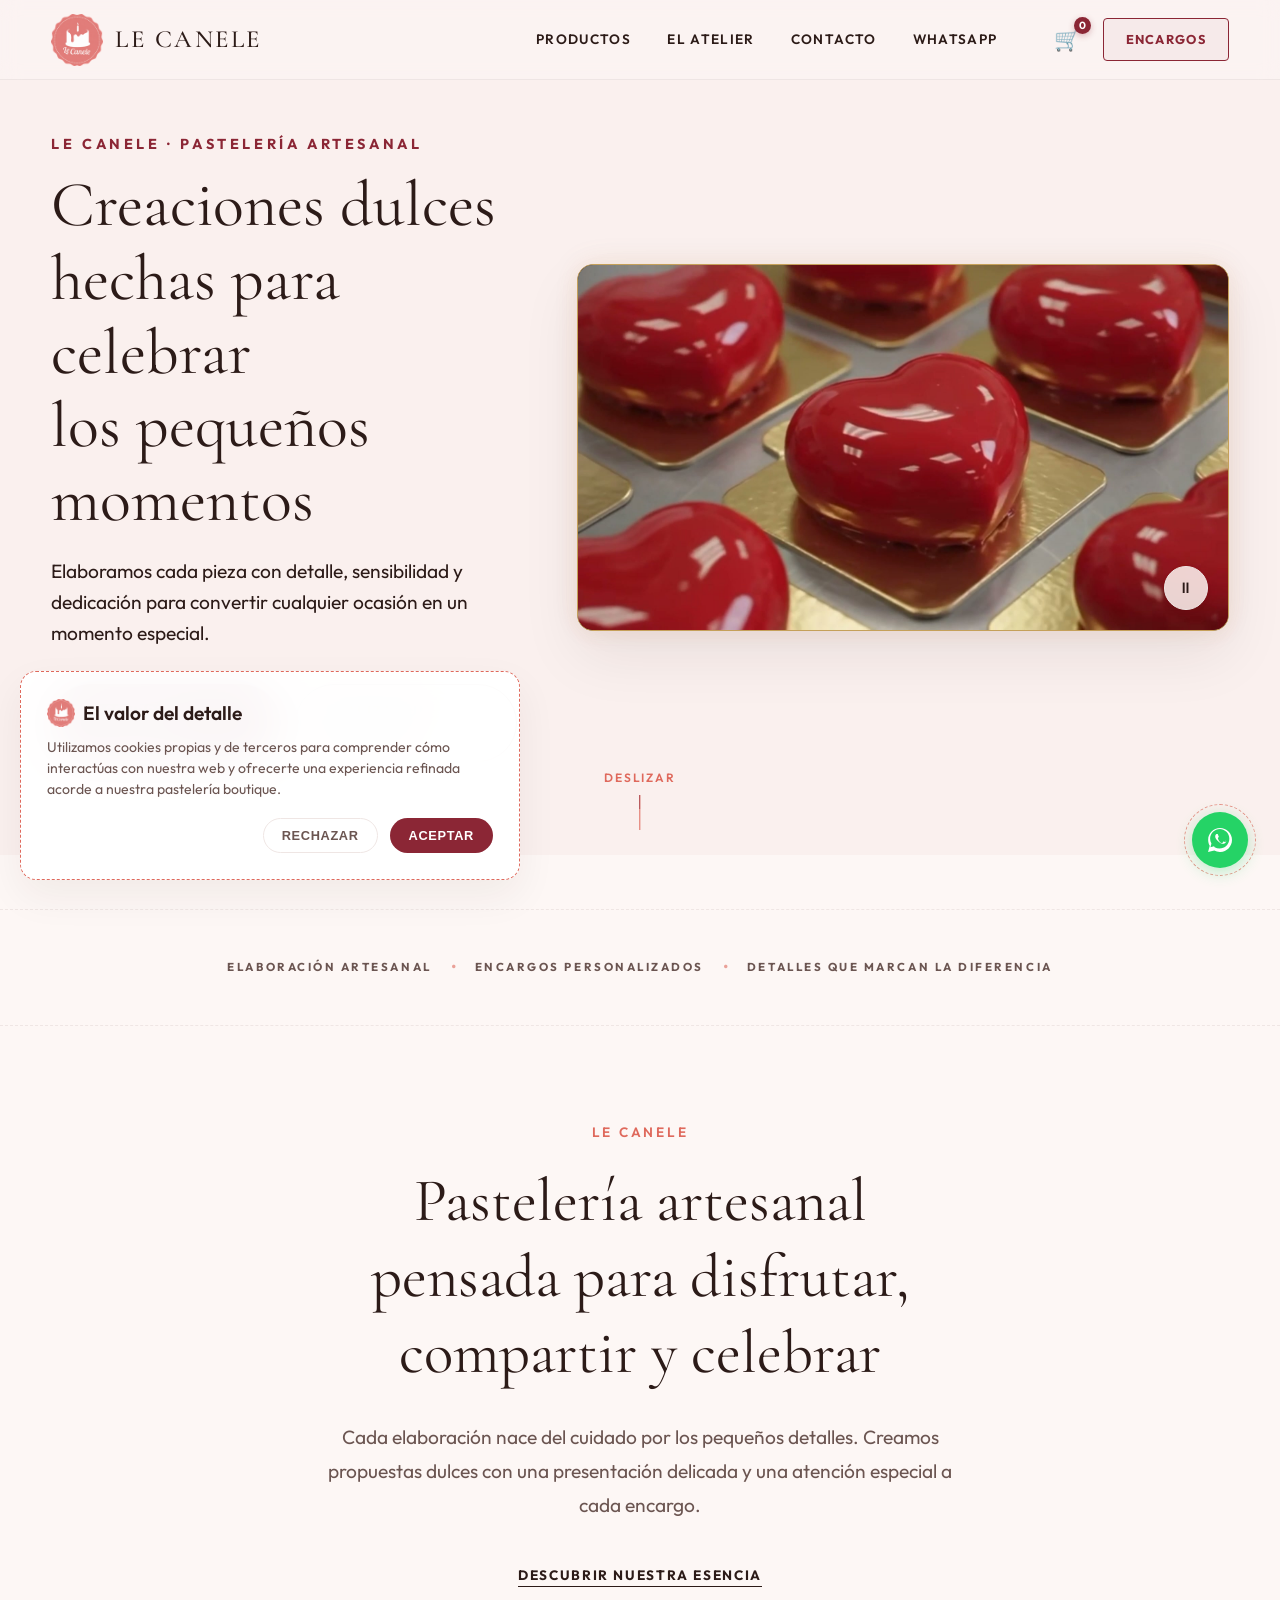
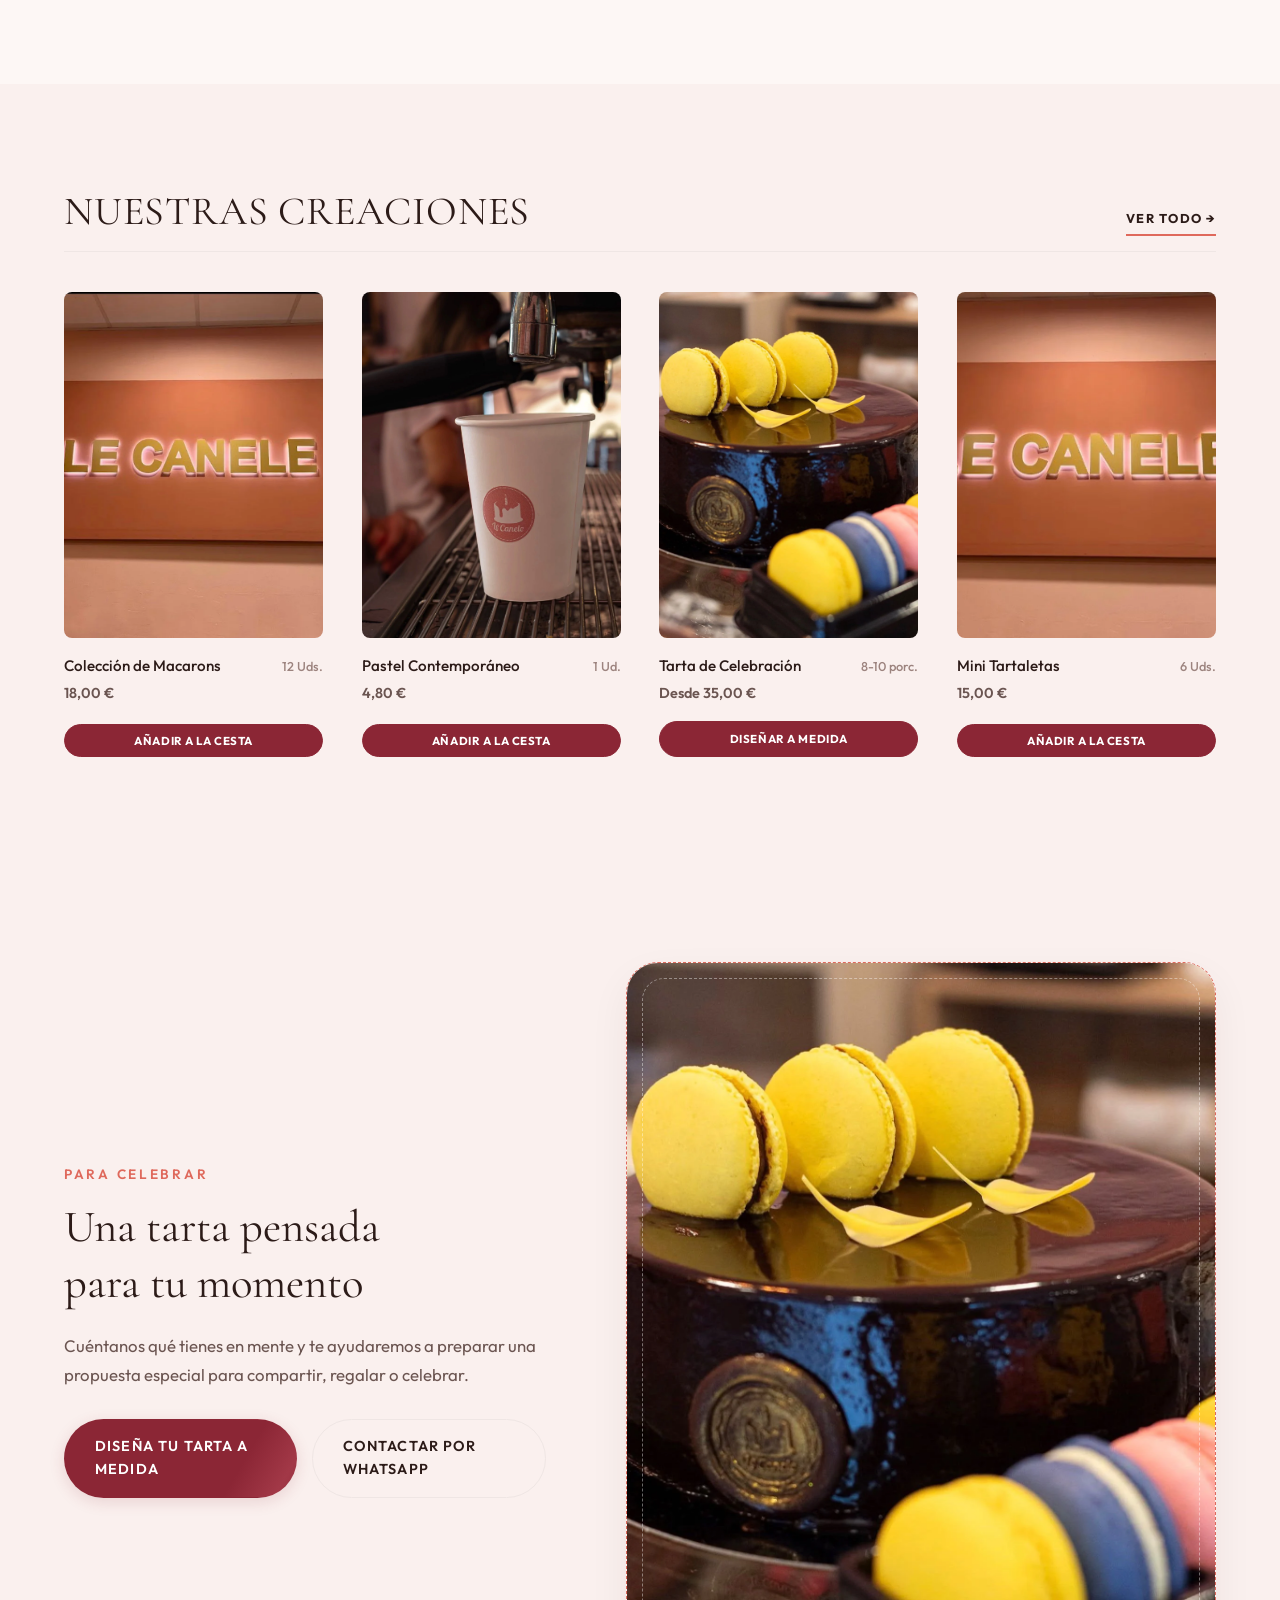
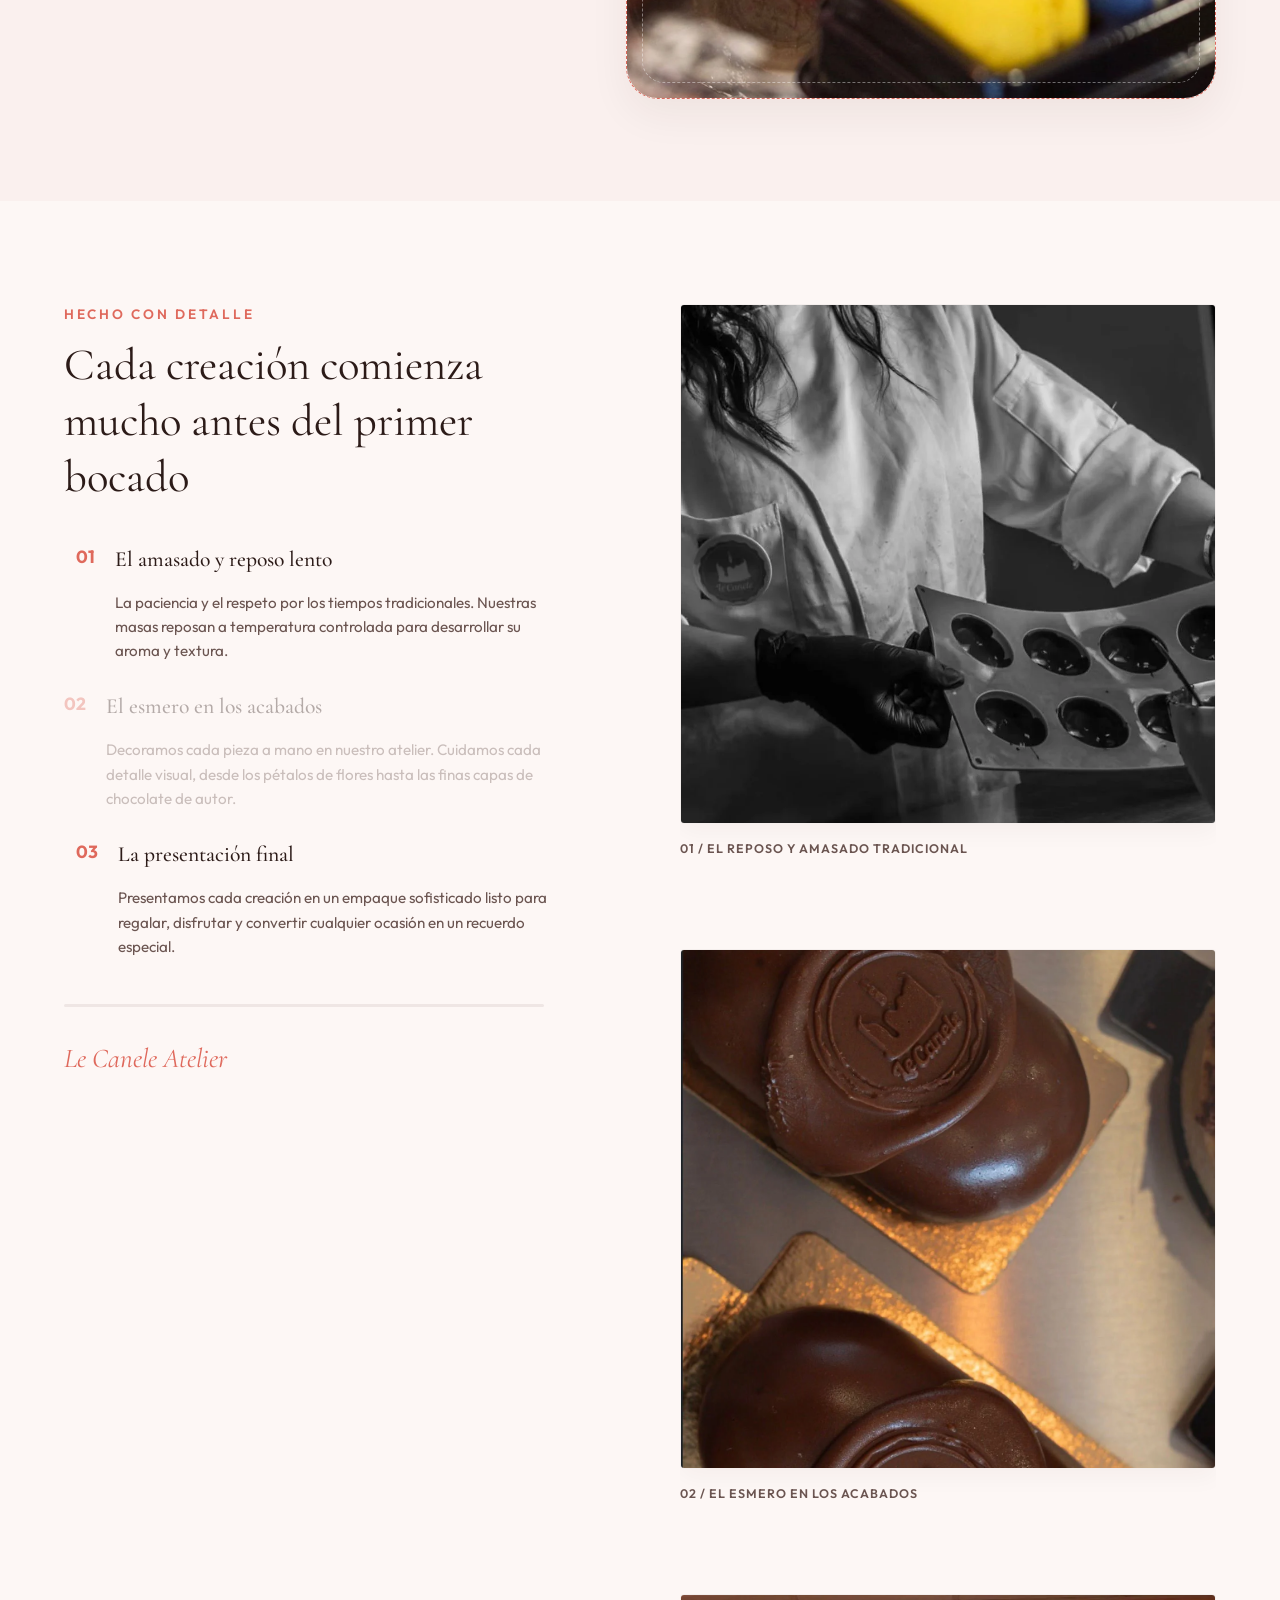
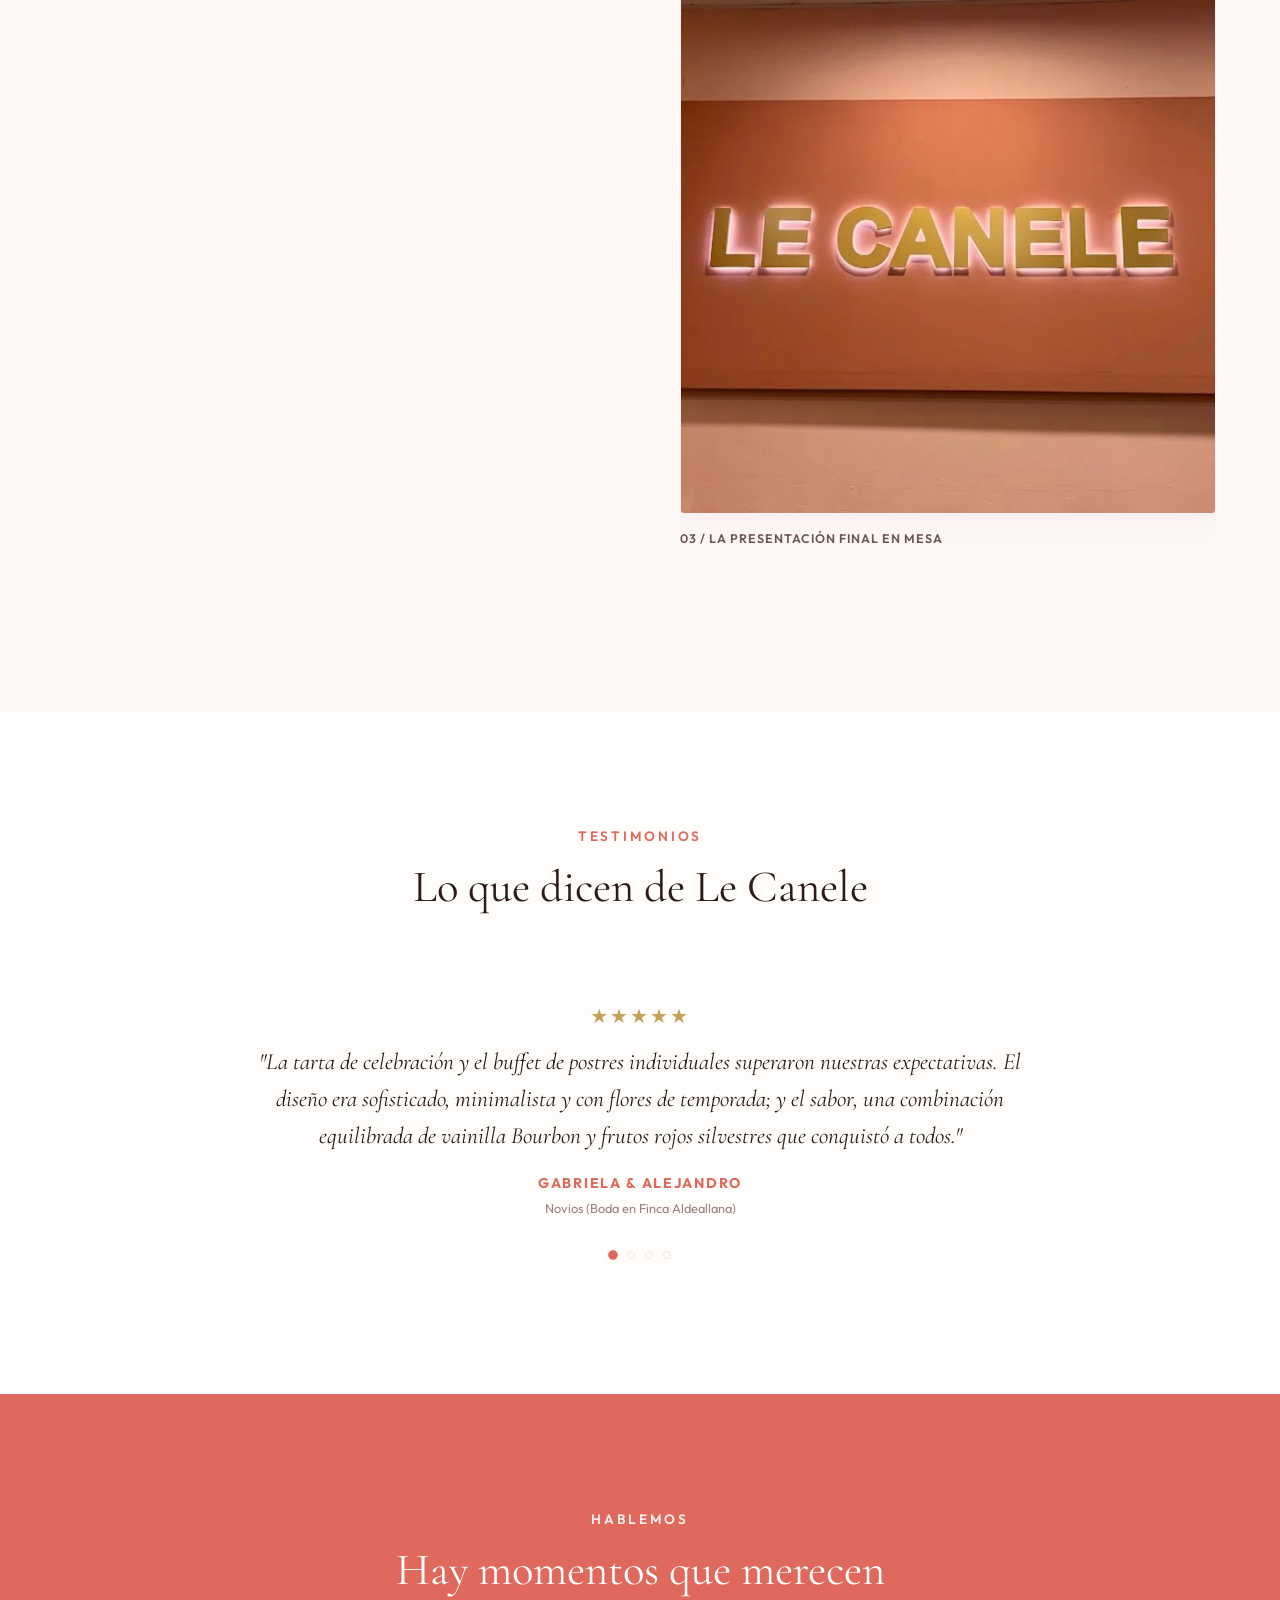
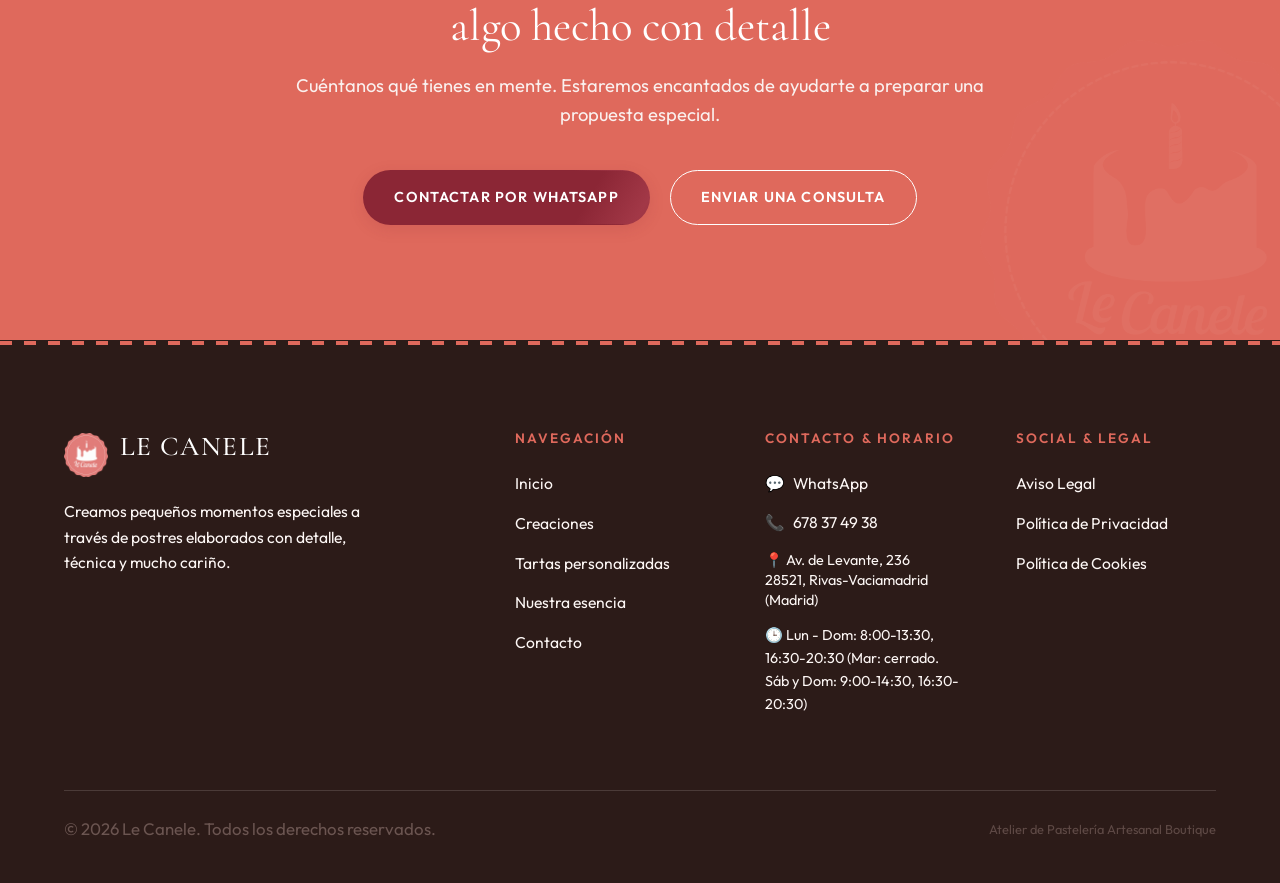
==== index.html @ cd8206a5 "Initial commit" ====
<!DOCTYPE html>
<html lang="es">
<head>
  <meta charset="UTF-8">
  <meta name="viewport" content="width=device-width, initial-scale=1.0">
  <script>document.documentElement.classList.add('js-enabled');</script>
  
  <!-- SEO Técnico -->
  <title>Le Canele | Pastelería Artesanal y Tartas Personalizadas</title>
  <meta name="description" content="Descubre Le Canele, pastelería artesanal contemporánea. Especialistas en macarons de autor, pasteles individuales de diseño y tartas personalizadas para celebraciones especiales.">
  <link rel="canonical" href="[AÑADIR URL PÚBLICA]/index.html">
  
  <!-- Open Graph / Facebook -->
  <meta property="og:type" content="website">
  <meta property="og:title" content="Le Canele | Pastelería Artesanal">
  <meta property="og:description" content="Pequeños momentos especiales elaborados con detalle, técnica y mucho cariño en nuestro atelier de repostería artesanal.">
  <meta property="og:image" content="images/brand/logo-le-canele-transparent.png">
  <meta property="og:url" content="[AÑADIR URL PÚBLICA]/index.html">

  <!-- Twitter -->
  <meta name="twitter:card" content="summary_large_image">
  <meta name="twitter:title" content="Le Canele | Pastelería Artesanal">
  <meta name="twitter:description" content="Pequeños momentos especiales creados mediante alta pastelería tradicional con mirada contemporánea.">
  <meta name="twitter:image" content="images/brand/logo-le-canele-transparent.png">

  <!-- Hojas de Estilos -->
  <link rel="stylesheet" href="src/styles/style.css">
  
  <!-- Favicon Oficial -->
  <link rel="icon" type="image/png" href="images/brand/favicon-le-canele.png">
</head>
<body>

  <!-- Loader Inicial de Entrada -->
  <div class="initial-loader" id="initial-loader">
    <div class="loader-content">
      <img src="images/brand/logo-le-canele-transparent.png" alt="Le Canele" class="loader-logo">
      <div class="loader-line-container">
        <div class="loader-line-progress"></div>
      </div>
    </div>
  </div>

  <!-- Marcador de Header -->
  <div id="header-placeholder"></div>

  <!-- Contenido Principal -->
  <main id="main-content">
    
    <!-- 8.1. Hero Principal Editorial (Split-Screen High End) -->
    <section class="hero-section-editorial" aria-label="Introducción y bienvenida">
      <div class="container hero-grid-new">
        <!-- Columna Izquierda: Contenido y Textos -->
        <div class="hero-content-col">
          <span class="hero-subtitle-new">LE CANELE · PASTELERÍA ARTESANAL</span>
          <h1 class="hero-title-new">Creaciones dulces<br>hechas para celebrar<br>los pequeños momentos</h1>
          <p class="hero-text-new">Elaboramos cada pieza con detalle, sensibilidad y dedicación para convertir cualquier ocasión en un momento especial.</p>
          <div class="hero-buttons-new">
            <a href="productos.html" class="btn btn-primary">DESCUBRIR CREACIONES</a>
            <a href="tartas-personalizadas.html" class="btn btn-secondary">REALIZAR UN ENCARGO</a>
          </div>
        </div>

        <!-- Columna Derecha: Vídeo Enmarcado Premium -->
        <div class="hero-video-col">
          <div class="hero-video-frame">
            <video class="hero-video-bg" id="hero-video" autoplay loop muted playsinline poster="images/posters/hero-le-canele-desktop.jpg" aria-hidden="true" style="width: 100%; height: 100%; object-fit: cover;">
              <!-- Desktop sources -->
              <source src="videos/hero-le-canele-desktop.webm" type="video/webm" media="(min-width: 769px)">
              <source src="videos/hero-le-canele-desktop.mp4" type="video/mp4" media="(min-width: 769px)">
              <!-- Mobile sources -->
              <source src="videos/hero-le-canele-mobile.webm" type="video/webm" media="(max-width: 768px)">
              <source src="videos/hero-le-canele-mobile.mp4" type="video/mp4" media="(max-width: 768px)">
            </video>
            <!-- Botón de Control de Video -->
            <button class="video-control-btn-inner" id="video-control" aria-label="Pausar video" aria-live="polite">⏸</button>
          </div>
        </div>
      </div>

      <!-- Indicador de Scroll -->
      <div class="scroll-indicator-new">
        <span>Deslizar</span>
        <div class="scroll-indicator-line"></div>
      </div>
    </section>

    <!-- Transición limpia del Hero -->
    <div class="hero-transition-spacer" style="height: clamp(3rem, 6vh, 6rem); background-color: var(--color-bg-crema);"></div>

    <!-- 8.2. Franja de Valores Refinada -->
    <section class="values-banner" style="background-color: var(--color-bg-crema);" aria-label="Nuestros pilares">
      <div class="container">
        <div class="values-grid-new">
          <div class="value-item-new">ELABORACIÓN ARTESANAL</div>
          <div class="value-sep">·</div>
          <div class="value-item-new">ENCARGOS PERSONALIZADOS</div>
          <div class="value-sep">·</div>
          <div class="value-item-new">DETALLES QUE MARCAN LA DIFERENCIA</div>
        </div>
      </div>
    </section>

    <!-- 8.3. Introducción Editorial -->
    <section class="section editorial-intro-section" style="background-color: var(--color-bg-crema); padding-top: clamp(6rem, 10vh, 10rem); padding-bottom: clamp(6rem, 10vh, 10rem);" aria-label="Nuestra esencia">
      <div class="container" style="max-width: 800px; text-align: center;">
        <div class="scroll-reveal">
          <span class="section-subtitle">LE CANELE</span>
          <h2 class="editorial-title-centered" style="font-size: clamp(2.2rem, 5vw, 3.8rem); line-height: 1.25; margin: 20px 0 30px 0; font-weight: 400; color: var(--color-text-main);">
            Pastelería artesanal<br>pensada para disfrutar,<br>compartir y celebrar
          </h2>
          <p class="editorial-text-centered" style="font-size: clamp(1.05rem, 1.5vw, 1.25rem); color: var(--color-text-muted); max-width: 650px; margin: 0 auto 40px auto; line-height: 1.75;">
            Cada elaboración nace del cuidado por los pequeños detalles. Creamos propuestas dulces con una presentación delicada y una atención especial a cada encargo.
          </p>
          <a href="sobre-nosotros.html" class="view-all-link" style="font-size: 0.85rem; letter-spacing: 0.12em;">DESCUBRIR NUESTRA ESENCIA</a>
        </div>
      </div>
    </section>

    <!-- 8.4. Catálogo Rápido (Nuestras Creaciones) -->
    <section class="section creaciones-showcase-section" style="background-color: var(--color-bg-base); padding-top: clamp(5rem, 8vw, 8rem); padding-bottom: clamp(5rem, 8vw, 8rem);" id="creaciones" aria-label="Nuestras creaciones destacados">
      <div class="container">
        
        <!-- Cabecera de la sección alineada horizontalmente (Título e Ir a la tienda) -->
        <div class="showcase-header scroll-reveal">
          <h2 class="showcase-section-title">NUESTRAS CREACIONES</h2>
          <a href="productos.html" class="showcase-view-all-link">VER TODO &rarr;</a>
        </div>
        
        <!-- Contenedor dinámico de productos (inyectado desde JS) -->
        <div class="products-showcase-grid" id="products-showcase-container">
          <!-- Inyectado por JS -->
        </div>

      </div>
    </section>


    <!-- 8.6. Bloque Editorial de Tartas Personalizadas -->
    <section class="section editorial-section-new" style="background-color: var(--color-bg-base); padding-top: clamp(6rem, 8vw, 8rem); padding-bottom: clamp(6rem, 8vw, 8rem);" aria-label="Tartas personalizadas a medida">
      <div class="container cakes-teaser-grid">
        <div class="cakes-teaser-content scroll-reveal">
          <span class="section-subtitle">PARA CELEBRAR</span>
          <h2 class="cakes-teaser-title" style="font-size: clamp(2rem, 3.5vw, 2.85rem); font-weight: 400; line-height: 1.25; margin: 15px 0 20px 0; color: var(--color-text-main);">Una tarta pensada<br>para tu momento</h2>
          <p class="cakes-teaser-text" style="color: var(--color-text-muted); line-height: 1.7; margin-bottom: 25px;">Cuéntanos qué tienes en mente y te ayudaremos a preparar una propuesta especial para compartir, regalar o celebrar.</p>
          <div style="display: flex; gap: 15px; margin-top: 30px;" class="cta-banner-buttons">
            <a href="tartas-personalizadas.html" class="btn btn-primary">DISEÑA TU TARTA A MEDIDA</a>
            <a href="https://wa.me/600000000?text=Hola,%20me%20gustaría%20solicitar%20información%20para%20un%20encargo." id="cakes-whatsapp-link" target="_blank" rel="noopener noreferrer" class="btn btn-secondary">CONTACTAR POR WHATSAPP</a>
          </div>
        </div>
        <div class="cakes-teaser-image-wrapper scroll-reveal reveal-mask">
          <img src="images/tarta_celebracion_dark.webp" alt="Tarta sofisticada Le Canele" class="cakes-teaser-image" loading="lazy" style="border-radius: 2px;">
        </div>
      </div>
    </section>

    <!-- 8.7. Sección Sticky Proceso Artesanal "Hecho con Detalle" -->
    <section class="section process-sticky-section" style="background-color: var(--color-bg-crema); padding-top: clamp(6rem, 8vw, 8rem); padding-bottom: clamp(6rem, 8vw, 8rem);" aria-label="Proceso artesanal">
      <div class="container process-sticky-wrapper">
        <!-- Columna Izquierda Sticky -->
        <div class="process-sticky-left">
          <div class="sticky-text-block">
            <span class="section-subtitle">HECHO CON DETALLE</span>
            <h2 class="editorial-title" style="text-align: left; margin-bottom: 20px;">Cada creación comienza mucho antes del primer bocado</h2>
            
            <!-- Listado de pasos interactivos -->
            <div class="process-steps-list">
              <div class="process-step-nav active" data-step="1">
                <span class="step-num">01</span>
                <div class="step-content-text">
                  <h3 class="step-title">El amasado y reposo lento</h3>
                  <p class="step-desc">La paciencia y el respeto por los tiempos tradicionales. Nuestras masas reposan a temperatura controlada para desarrollar su aroma y textura.</p>
                </div>
              </div>
              
              <div class="process-step-nav" data-step="2">
                <span class="step-num">02</span>
                <div class="step-content-text">
                  <h3 class="step-title">El esmero en los acabados</h3>
                  <p class="step-desc">Decoramos cada pieza a mano en nuestro atelier. Cuidamos cada detalle visual, desde los pétalos de flores hasta las finas capas de chocolate de autor.</p>
                </div>
              </div>
              
              <div class="process-step-nav" data-step="3">
                <span class="step-num">03</span>
                <div class="step-content-text">
                  <h3 class="step-title">La presentación final</h3>
                  <p class="step-desc">Presentamos cada creación en un empaque sofisticado listo para regalar, disfrutar y convertir cualquier ocasión en un recuerdo especial.</p>
                </div>
              </div>
            </div>

            <div class="process-progress-indicator">
              <div class="progress-bar-fill" id="process-progress-bar"></div>
            </div>
            <div class="editorial-signature" style="margin-top: 30px;">Le Canele Atelier</div>
          </div>
        </div>

        <!-- Columna Derecha de Fotos -->
        <div class="process-sticky-right">
          <div class="process-image-item scroll-reveal reveal-mask" data-step="1">
            <img src="images/obrador_artesanal_bw.webp" alt="Trabajo manual en el obrador de Le Canele" loading="lazy">
            <span class="image-caption">01 / El reposo y amasado tradicional</span>
          </div>
          <div class="process-image-item scroll-reveal reveal-mask" data-step="2">
            <img src="images/elaboracion_detalle_dark.webp" alt="Decoración detallada de pasteles" loading="lazy">
            <span class="image-caption">02 / El esmero en los acabados</span>
          </div>
          <div class="process-image-item scroll-reveal reveal-mask" data-step="3">
            <img src="images/tartas_individuales_land.webp" alt="Presentación final de repostería artesanal" loading="lazy">
            <span class="image-caption">03 / La presentación final en mesa</span>
          </div>
        </div>
      </div>
    </section>


    <!-- 8.9. Testimonios Preparados para el Futuro -->
    <section class="section" id="testimonials-section" style="background-color: var(--color-bg-vainilla); display: none;" aria-label="Opiniones de clientes">
      <div class="container">
        <div class="section-title-wrapper scroll-reveal">
          <span class="section-subtitle">Testimonios</span>
          <h2>Lo que dicen de Le Canele</h2>
        </div>
        <div class="faq-list" id="testimonials-container">
          <!-- Inyectado dinámicamente si se añaden datos reales -->
        </div>
      </div>
    </section>

    <!-- 8.10. Llamada a la Acción Final (Hablemos) -->
    <section class="section cta-banner-section cta-banner-section-new" style="background-color: var(--color-brand-coral); border-top: none; border-bottom: none; position: relative; overflow: hidden;" aria-label="Comenzar un encargo">
      <!-- Marca de agua decorativa del logo ondulado en el fondo CSS -->
      <div class="cta-watermark" aria-hidden="true"></div>
      
      <div class="container cta-banner-content scroll-reveal" style="position: relative; z-index: 2;">
        <span class="section-subtitle" style="color: var(--color-bg-base);">HABLEMOS</span>
        <h2 class="cta-banner-title" style="color: var(--color-white); text-align: center;">Hay momentos que merecen<br>algo hecho con detalle</h2>
        <p class="cta-banner-text" style="color: var(--color-bg-base);">Cuéntanos qué tienes en mente. Estaremos encantados de ayudarte a preparar una propuesta especial.</p>
        <div class="cta-banner-buttons">
          <a href="https://wa.me/600000000?text=Hola,%20me%20gustaría%20solicitar%20información%20para%20un%20encargo." id="cta-whatsapp-link" target="_blank" rel="noopener noreferrer" class="btn btn-primary" style="background-color: var(--color-accent-burdeos);">CONTACTAR POR WHATSAPP</a>
          <a href="contacto.html" class="btn btn-secondary" style="color: var(--color-white); border-color: var(--color-white); background-color: transparent;">ENVIAR UNA CONSULTA</a>
        </div>
      </div>
    </section>

  </main>

  <!-- Marcador de Footer -->
  <div id="footer-placeholder"></div>

  <!-- Datos Estructurados Schema.org JSON-LD para SEO -->
  <script type="application/ld+json">
    {
      "@context": "https://schema.org",
      "@type": "Bakery",
      "name": "Le Canele",
      "image": "[AÑADIR URL PÚBLICA]/images/logo-le-canele.png",
      "@id": "[AÑADIR URL PÚBLICA]/#bakery",
      "url": "[AÑADIR URL PÚBLICA]",
      "telephone": "[AÑADIR TELÉFONO]",
      "address": {
        "@type": "PostalAddress",
        "streetAddress": "[AÑADIR DIRECCIÓN]",
        "addressLocality": "[AÑADIR CIUDAD]",
        "postalCode": "[AÑADIR CÓDIGO POSTAL]",
        "addressCountry": "ES"
      },
      "geo": {
        "@type": "GeoCoordinates",
        "latitude": 40.416775,
        "longitude": -3.703790
      },
      "openingHoursSpecification": {
        "@type": "OpeningHoursSpecification",
        "dayOfWeek": [
          "Monday",
          "Tuesday",
          "Wednesday",
          "Thursday",
          "Friday",
          "Saturday",
          "Sunday"
        ],
        "opens": "09:00",
        "closes": "20:00"
      },
      "sameAs": [
        "https://instagram.com/[AÑADIR INSTAGRAM]"
      ]
    }
  </script>

  <!-- Inicialización de Enlaces de WhatsApp -->
  <script type="module">
    import { businessConfig } from './src/config/business.js';
    
    document.addEventListener('DOMContentLoaded', () => {
      const ctaWa = document.getElementById('cta-whatsapp-link');
      if (ctaWa) {
        const isPlaceholder = businessConfig.whatsapp.includes('[AÑADIR');
        const phone = isPlaceholder ? '600000000' : businessConfig.whatsapp.replace(/\+/g, '').replace(/\s/g, '');
        const message = encodeURIComponent(businessConfig.whatsappInitialMessage);
        ctaWa.href = `https://wa.me/${phone}?text=${message}`;
      }
    });
  </script>

  <!-- Modal de Vista Rápida Premium (Boutique Quick View) -->
  <div id="quickview-modal" class="quickview-modal" role="dialog" aria-modal="true" aria-label="Detalles del producto">
    <div class="quickview-overlay"></div>
    <div class="quickview-container">
      <button class="quickview-close" id="quickview-close" aria-label="Cerrar modal">&times;</button>
      <div class="quickview-grid">
        <div class="quickview-media">
          <img src="" alt="" id="quickview-img" class="quickview-img">
        </div>
        <div class="quickview-details">
          <span class="quickview-category-label" id="quickview-category">Categoría</span>
          <h2 class="quickview-title" id="quickview-title">Nombre del Producto</h2>
          <div class="quickview-meta-row">
            <span class="quickview-price" id="quickview-price">0,00 €</span>
            <span class="quickview-spec" id="quickview-spec">Especificación</span>
          </div>
          <p class="quickview-description" id="quickview-desc">Descripción del producto</p>
          
          <div class="quickview-divider"></div>
          
          <div class="quickview-section">
            <h4 class="quickview-section-title">Ingredientes Nobles</h4>
            <p class="quickview-text" id="quickview-ingredients">Harina de almendra fina, azúcar glass, claras de huevo, vainilla natural.</p>
          </div>
          
          <div class="quickview-section">
            <h4 class="quickview-section-title">Alérgenos</h4>
            <div class="quickview-allergens" id="quickview-allergens">
              <!-- Rellenado dinámicamente con iconos -->
            </div>
          </div>
          
          <div class="quickview-section note-section">
            <h4 class="quickview-section-title">Nota del Obrador</h4>
            <p class="quickview-text italic" id="quickview-note">Elaborado artesanalmente siguiendo los procesos de la repostería clásica francesa.</p>
          </div>
          
          <div class="quickview-actions">
            <a href="" target="_blank" rel="noopener noreferrer" class="btn btn-primary" id="quickview-btn-delivery">Encargar a Domicilio</a>
            <a href="" target="_blank" rel="noopener noreferrer" class="btn btn-secondary" id="quickview-btn-collect">Recoger en Obrador</a>
          </div>
        </div>
      </div>
    </div>
  <!-- Carrito Lateral (Cart Drawer) -->
  <div class="cart-overlay" id="cart-overlay"></div>
  <div class="cart-drawer" id="cart-drawer" role="dialog" aria-modal="true" aria-labelledby="cart-title">
    <div class="cart-header">
      <h2 class="cart-title" id="cart-title">Tu Cesta Gourmet</h2>
      <button class="cart-close-btn" id="cart-close-btn" aria-label="Cerrar cesta">&times;</button>
    </div>
    
    <div class="cart-body">
      <div class="cart-empty-message" id="cart-empty-message">
        <span class="cart-empty-icon">🛒</span>
        <p>Tu cesta está vacía</p>
        <a href="productos.html" class="btn btn-secondary btn-sm" style="margin-top: 15px;">Explorar creaciones</a>
      </div>
      <div class="cart-items-list" id="cart-items-list">
        <!-- Inyectado por JS -->
      </div>
    </div>
    
    <div class="cart-footer">
      <div class="cart-delivery-selector">
        <span class="selector-title">Modalidad de entrega:</span>
        <div class="delivery-options">
          <label class="delivery-option">
            <input type="radio" name="cart-delivery" value="collect" checked>
            <span class="option-custom-radio"></span>
            <span class="option-text">Recoger en Obrador (Gratis)</span>
          </label>
          <label class="delivery-option">
            <input type="radio" name="cart-delivery" value="delivery">
            <span class="option-custom-radio"></span>
            <span class="option-text">Envío a Domicilio (+5,00 €)</span>
          </label>
        </div>
      </div>
      
      <div class="cart-summary-row">
        <span>Subtotal:</span>
        <span id="cart-subtotal-val">0,00 €</span>
      </div>
      <div class="cart-summary-row" id="cart-shipping-row" style="display: none;">
        <span>Envío a domicilio:</span>
        <span>5,00 €</span>
      </div>
      <div class="cart-summary-row total-row">
        <span>Total Estimado:</span>
        <span id="cart-total-val">0,00 €</span>
      </div>
      
      <button class="btn btn-primary btn-cart-checkout" id="cart-checkout-btn">
        REALIZAR ENCARGO POR WHATSAPP
      </button>
    </div>
  </div>

  <script type="module" src="src/components/header.js"></script>
  <script type="module" src="src/components/footer.js"></script>
  <script type="module" src="src/components/whatsapp.js"></script>
  <script type="module" src="src/components/cookies.js"></script>
  <script type="module" src="src/js/app.js"></script>
</body>
</html>
---- src/styles/style.css ----
@import url('https://fonts.googleapis.com/css2?family=Cormorant+Garamond:ital,wght@0,300;0,400;0,500;0,600;0,700;1,400&family=Outfit:wght@300;400;500;600;700&display=swap');

/* ==========================================================================
   TOKENS DE DISEÑO (VARIABLES CSS REDISEÑADAS)
   ========================================================================== */
:root {
  /* Tipografía */
  --font-serif: 'Cormorant Garamond', Georgia, serif;
  --font-sans: 'Outfit', system-ui, -apple-system, sans-serif;
  
  /* Colores del rediseño basados en el logotipo */
  --color-brand-coral: #DF695C;       /* Rosa Coral principal del sello */
  --color-bg-base: #FAF0EE;          /* Fondo principal rosa empolvado claro */
  --color-bg-crema: #FDF7F5;         /* Crema rosada para bloques editoriales */
  --color-bg-vainilla: #FFFDFB;      /* Vainilla suave para campos y contrastes */
  --color-bg-card: #FFFFFF;
  
  --color-brand-pink: #F7E3E0;       /* Rosa de acento suave */
  --color-brand-peach: #FCEADE;
  --color-text-main: #2C1B18;        /* Marrón chocolate profundo para legibilidad */
  --color-text-muted: #6B5551;       /* Marrón medio cálido */
  --color-text-light: #9C837E;
  
  --color-accent-burdeos: #8B2635;   /* Rosa Frambuesa profundo para CTAs */
  --color-accent-hover: #6D1B26;     /* Burdeos hover */
  --color-gold: #C5A059;             /* Dorado champagne */
  --color-gold-light: #F7F3E9;
  --color-white: #FFFFFF;
  --color-border: #EFE6E4;           /* Borde con matiz rosa */
  --color-error: #D04F4F;
  --color-success: #4F8B70;
  
  /* Sombras y Elevación */
  --shadow-sm: 0 2px 10px rgba(44, 27, 24, 0.02);
  --shadow-md: 0 8px 24px rgba(44, 27, 24, 0.04);
  --shadow-lg: 0 16px 40px rgba(44, 27, 24, 0.06);
  --shadow-premium: 0 24px 60px rgba(44, 27, 24, 0.08), 0 4px 20px rgba(223, 105, 92, 0.06);

  /* Bordes y Esquinas */
  --radius-sm: 8px;
  --radius-md: 16px;
  --radius-lg: 32px;
  --radius-full: 9999px;

  /* Transiciones */
  --transition-smooth: all 0.6s cubic-bezier(0.16, 1, 0.3, 1);
  --transition-quick: all 0.25s ease;
  
  /* Layout */
  --header-height: 80px;
}

/* ==========================================================================
   RESET GLOBAL Y ESTILOS BASE
   ========================================================================== */
*, *::before, *::after {
  box-sizing: border-box;
  margin: 0;
  padding: 0;
}

html {
  scroll-behavior: smooth;
  font-size: 16px;
  -webkit-text-size-adjust: 100%;
}

body {
  font-family: var(--font-sans);
  background-color: var(--color-bg-base);
  color: var(--color-text-main);
  line-height: 1.6;
  font-weight: 400;
  overflow-x: hidden;
  position: relative;
  text-rendering: optimizeLegibility;
  -webkit-font-smoothing: antialiased;
}

/* Scrollbar Personalizado */
::-webkit-scrollbar {
  width: 10px;
}
::-webkit-scrollbar-track {
  background: var(--color-bg-base);
}
::-webkit-scrollbar-thumb {
  background: var(--color-brand-coral);
  border: 2px solid var(--color-bg-base);
  border-radius: var(--radius-full);
}
::-webkit-scrollbar-thumb:hover {
  background: var(--color-accent-burdeos);
}

/* ==========================================================================
   ACCESIBILIDAD (A11Y)
   ========================================================================== */
:focus-visible {
  outline: 2px solid var(--color-brand-coral);
  outline-offset: 4px;
}

/* Saltar navegación */
.skip-link {
  position: absolute;
  top: -100px;
  left: 50%;
  transform: translateX(-50%);
  background: var(--color-accent-burdeos);
  color: var(--color-white);
  padding: 10px 20px;
  border-radius: 0 0 var(--radius-sm) var(--radius-sm);
  z-index: 9999;
  text-decoration: none;
  font-weight: 500;
  transition: top 0.2s ease;
}
.skip-link:focus {
  top: 0;
}

/* Soporte prefers-reduced-motion */
@media (prefers-reduced-motion: reduce) {
  *, *::before, *::after {
    animation-delay: -1ms !important;
    animation-duration: 1ms !important;
    animation-iteration-count: 1 !important;
    background-attachment: initial !important;
    scroll-behavior: auto !important;
    transition-duration: 0s !important;
    transition-delay: 0s !important;
  }
}

/* ==========================================================================
   TIPOGRAFÍA Y ENLACES
   ========================================================================== */
h1, h2, h3, h4, h5, h6 {
  font-family: var(--font-serif);
  color: var(--color-text-main);
  line-height: 1.25;
  font-weight: 500;
}

h1 {
  font-size: clamp(2.5rem, 5vw, 4.25rem);
  font-weight: 400;
}

h2 {
  font-size: clamp(2rem, 3.5vw, 2.85rem);
  font-weight: 400;
  text-align: center;
}

h3 {
  font-size: clamp(1.35rem, 2vw, 1.85rem);
}

p {
  font-size: 1.05rem;
  color: var(--color-text-muted);
}

a {
  color: inherit;
  text-decoration: none;
  transition: var(--transition-quick);
}

img {
  max-width: 100%;
  height: auto;
  display: block;
}

/* ==========================================================================
   COMPONENTES DE DISEÑO
   ========================================================================== */

/* Botones Premium */
.btn {
  display: inline-flex;
  align-items: center;
  justify-content: center;
  padding: 15px 30px;
  font-family: var(--font-sans);
  font-size: 0.9rem;
  font-weight: 600;
  letter-spacing: 0.08em;
  text-transform: uppercase;
  border-radius: var(--radius-full);
  border: 1px solid transparent;
  cursor: pointer;
  transition: var(--transition-smooth);
  position: relative;
  overflow: hidden;
  z-index: 1;
}

.btn::before {
  content: '';
  position: absolute;
  top: 0;
  left: 0;
  width: 100%;
  height: 100%;
  background: rgba(255, 255, 255, 0.1);
  transform: scaleX(0);
  transform-origin: right;
  transition: transform 0.5s cubic-bezier(0.16, 1, 0.3, 1);
  z-index: -1;
}

.btn:hover::before {
  transform: scaleX(1);
  transform-origin: left;
}

.btn-primary {
  background-color: var(--color-accent-burdeos);
  color: var(--color-white);
}

.btn-primary:hover {
  background-color: var(--color-accent-hover);
  transform: translateY(-3px);
  box-shadow: 0 10px 24px rgba(139, 38, 53, 0.25);
}

.btn-secondary {
  background-color: transparent;
  color: var(--color-text-main);
  border-color: var(--color-border);
}

.btn-secondary:hover {
  border-color: var(--color-brand-coral);
  background-color: var(--color-bg-vainilla);
  transform: translateY(-3px);
}

.btn-accent {
  background-color: var(--color-brand-coral);
  color: var(--color-white);
}
.btn-accent:hover {
  background-color: var(--color-accent-burdeos);
  transform: translateY(-3px);
  box-shadow: 0 10px 24px rgba(223, 105, 92, 0.2);
}

/* Contenedores de Sección */
.section {
  padding: clamp(5rem, 9vw, 9rem) 0;
  position: relative;
}

.container {
  width: 90%;
  max-width: 1200px;
  margin: 0 auto;
}

.section-title-wrapper {
  max-width: 700px;
  margin: 0 auto clamp(3rem, 5vw, 5rem) auto;
  text-align: center;
}

.section-subtitle {
  font-family: var(--font-sans);
  font-size: 0.85rem;
  text-transform: uppercase;
  letter-spacing: 0.2em;
  color: var(--color-brand-coral);
  font-weight: 600;
  margin-bottom: 0.75rem;
  display: block;
}

/* Separadores ondulados SVG */
.wave-divider {
  position: absolute;
  left: 0;
  width: 100%;
  height: 40px;
  z-index: 10;
  pointer-events: none;
}
.wave-divider-top {
  top: -1px;
}
.wave-divider-bottom {
  bottom: -1px;
  transform: rotate(180deg);
}

/* Tarjetas de Producto Editorial */
.product-card {
  background: var(--color-bg-card);
  border-radius: var(--radius-md);
  overflow: hidden;
  border: 1px solid var(--color-border);
  transition: var(--transition-smooth);
  height: 100%;
  display: flex;
  flex-direction: column;
  position: relative;
}

.product-card:hover {
  transform: translateY(-10px);
  box-shadow: var(--shadow-lg);
  border-color: var(--color-brand-coral);
}

/* Línea discontinua decorativa interior al pasar el cursor */
.product-card::after {
  content: '';
  position: absolute;
  inset: 10px;
  border: 1px dashed transparent;
  border-radius: calc(var(--radius-md) - 4px);
  pointer-events: none;
  transition: var(--transition-smooth);
}
.product-card:hover::after {
  border-color: rgba(223, 105, 92, 0.4);
}

.product-card-img-wrapper {
  width: 100%;
  height: 380px;
  overflow: hidden;
  position: relative;
  background-color: var(--color-bg-crema);
}

.product-card-img {
  width: 100%;
  height: 100%;
  object-fit: cover;
  transition: var(--transition-smooth);
}

.product-card:hover .product-card-img {
  transform: scale(1.06);
}

.product-card-tag {
  position: absolute;
  top: 15px;
  right: 15px;
  background: rgba(250, 240, 238, 0.95);
  backdrop-filter: blur(8px);
  padding: 5px 14px;
  border-radius: var(--radius-full);
  font-size: 0.75rem;
  font-weight: 600;
  text-transform: uppercase;
  letter-spacing: 0.1em;
  color: var(--color-brand-coral);
  border: 1px solid rgba(223, 105, 92, 0.2);
  z-index: 2;
}

.product-card-content {
  padding: 28px;
  display: flex;
  flex-direction: column;
  flex-grow: 1;
  z-index: 2;
}

.product-card-title {
  font-family: var(--font-serif);
  font-size: 1.45rem;
  margin-bottom: 12px;
  color: var(--color-text-main);
  font-weight: 500;
}

.product-card-desc {
  font-size: 0.98rem;
  color: var(--color-text-muted);
  margin-bottom: 24px;
  flex-grow: 1;
}

.product-card-btn {
  margin-top: auto;
  align-self: flex-start;
  font-size: 0.85rem;
  font-weight: 600;
  color: var(--color-accent-burdeos);
  text-transform: uppercase;
  letter-spacing: 0.08em;
  display: inline-flex;
  align-items: center;
  gap: 8px;
  border-bottom: 1.5px solid transparent;
  padding-bottom: 2px;
  transition: var(--transition-quick);
}

.product-card-btn:hover {
  color: var(--color-brand-coral);
  border-bottom-color: var(--color-brand-coral);
}

/* ==========================================================================
   FORMULARIOS PREMIUM
   ========================================================================== */
.form-group {
  margin-bottom: 1.5rem;
}

.form-label {
  display: block;
  font-family: var(--font-sans);
  font-size: 0.85rem;
  font-weight: 600;
  text-transform: uppercase;
  letter-spacing: 0.1em;
  color: var(--color-text-main);
  margin-bottom: 0.6rem;
}

.form-control {
  width: 100%;
  padding: 15px 20px;
  font-family: var(--font-sans);
  font-size: 1rem;
  background-color: var(--color-bg-vainilla);
  border: 1px solid var(--color-border);
  border-radius: var(--radius-sm);
  color: var(--color-text-main);
  transition: var(--transition-quick);
}

.form-control:focus {
  outline: none;
  border-color: var(--color-brand-coral);
  box-shadow: 0 0 0 4px rgba(223, 105, 92, 0.1);
  background-color: var(--color-white);
}

textarea.form-control {
  resize: vertical;
  min-height: 120px;
}

.form-checkbox {
  display: flex;
  align-items: flex-start;
  gap: 12px;
  margin-top: 1.5rem;
  cursor: pointer;
  font-size: 0.95rem;
  color: var(--color-text-muted);
}

.form-checkbox input {
  margin-top: 5px;
  accent-color: var(--color-brand-coral);
}

.form-error-msg {
  color: var(--color-error);
  font-size: 0.8rem;
  margin-top: 0.35rem;
  font-weight: 500;
  display: none;
}

.form-success-wrapper {
  display: none;
  text-align: center;
  padding: 3rem 1.5rem;
  animation: fadeInUp 0.5s forwards;
}

.form-success-icon {
  width: 72px;
  height: 72px;
  background-color: var(--color-bg-base);
  color: var(--color-brand-coral);
  border-radius: var(--radius-full);
  display: flex;
  align-items: center;
  justify-content: center;
  font-size: 2.2rem;
  margin: 0 auto 1.5rem auto;
  border: 1px dashed var(--color-brand-coral);
}

/* Spinner de carga */
.loader-spinner {
  width: 20px;
  height: 20px;
  border: 2.5px solid rgba(255, 255, 255, 0.3);
  border-radius: 50%;
  border-top-color: white;
  animation: spin 0.8s linear infinite;
  display: none;
  margin-right: 10px;
}

@keyframes spin {
  to { transform: rotate(360deg); }
}

/* ==========================================================================
   NAVEGACIÓN (HEADER)
   ========================================================================== */
.site-header {
  height: var(--header-height);
  width: 100%;
  position: fixed;
  top: 0;
  left: 0;
  z-index: 1000;
  background-color: rgba(253, 247, 245, 0.45); /* Rosa crema translúcido muy suave */
  backdrop-filter: blur(10px);
  -webkit-backdrop-filter: blur(10px);
  border-bottom: 1px solid rgba(44, 27, 24, 0.06); /* Línea inferior muy fina */
  transition: var(--transition-smooth);
  display: flex;
  align-items: center;
}

.site-header.scrolled {
  height: 65px;
  background-color: rgba(253, 247, 245, 0.95); /* Rosa crema casi opaco */
  backdrop-filter: blur(8px);
  -webkit-backdrop-filter: blur(8px);
  box-shadow: 0 4px 20px rgba(44, 27, 24, 0.04); /* Sombra mínima */
  border-bottom: 1px solid rgba(44, 27, 24, 0.08); /* Línea inferior fina */
}

.header-container {
  display: flex;
  align-items: center;
  justify-content: space-between;
  height: 100%;
  width: 92%;
  max-width: 1400px;
  margin: 0 auto;
  position: relative;
}

.logo-wrapper {
  display: flex;
  align-items: center;
  gap: 12px;
  position: relative;
  left: 0;
  transform: none;
  height: 52px;
  z-index: 1001;
  transition: var(--transition-smooth);
}

.logo-img {
  height: 100%;
  width: auto;
  object-fit: contain;
}

.logo-text {
  font-family: var(--font-serif);
  font-size: 1.55rem;
  font-weight: 500;
  letter-spacing: 0.1em;
  text-transform: uppercase;
  color: var(--color-text-main);
}

/* Botón Menú Hamburguesa */
.menu-toggle {
  display: none !important; /* Siempre oculto en todas las pantallas */
}

/* Contenedores de Navegación (Logotipo a la izquierda, menú completo a la derecha) */
.header-right-col {
  display: flex;
  align-items: center;
  gap: 48px; /* Separación de lujo entre el menú y el botón */
  margin-left: auto;
}

.header-nav {
  display: flex;
  align-items: center;
  gap: 36px;
  z-index: 1001;
  transition: var(--transition-smooth);
}

.header-actions {
  display: flex;
  align-items: center;
  gap: 24px;
  z-index: 1001;
}

.header-action-link {
  font-family: var(--font-sans);
  font-size: 0.85rem;
  font-weight: 600;
  text-transform: uppercase;
  letter-spacing: 0.1em;
  color: var(--color-text-main);
  transition: var(--transition-quick);
}

.header-action-link:hover {
  color: var(--color-brand-coral);
}

.btn-header-action {
  font-family: var(--font-sans);
  font-size: 0.8rem;
  font-weight: 700;
  letter-spacing: 0.1em;
  color: var(--color-accent-burdeos);
  border: 1px solid var(--color-accent-burdeos);
  background-color: rgba(139, 38, 53, 0.04);
  padding: 10px 22px;
  border-radius: 4px; /* Esquinas finas/editoriales */
  text-decoration: none;
  transition: var(--transition-smooth);
}

.btn-header-action:hover {
  background-color: var(--color-accent-burdeos);
  color: var(--color-white);
  border-color: var(--color-accent-burdeos);
}

/* Optimización para portátiles y pantallas de escritorio medianas (1024px a 1200px) */
@media (max-width: 1199px) {
  .logo-text {
    font-size: 1.35rem; /* Reducir ligeramente el logotipo */
  }
  .header-right-col {
    gap: 32px; /* Reducir el gap del contenedor */
  }
  .header-nav {
    gap: 24px; /* Reducir separación de enlaces */
  }
}

/* Reglas específicas para pantallas medianas de Tablet/Móvil (< 992px) */
@media (max-width: 991px) {
  .desktop-only-action {
    display: none !important; /* Ocultar WhatsApp en pantallas pequeñas */
  }
}

/* Reglas específicas para móviles (<= 768px) */
@media (max-width: 768px) {
  .atelier-link {
    display: none !important; /* Ocultar El Atelier en móviles para optimizar espacio */
  }
  .logo-text {
    font-size: 1.1rem;
  }
  .logo-wrapper {
    height: 42px;
  }
  .header-right-col {
    gap: 16px; /* Ajustar separación del contenedor */
  }
  .header-nav {
    gap: 16px; /* Ajustar separación de enlaces */
  }
  .header-actions {
    gap: 12px; /* Reducir brecha del botón */
  }
  .header-action-link {
    font-size: 0.75rem; /* Letra un poco más pequeña */
  }
  .btn-header-action {
    padding: 8px 14px;
    font-size: 0.7rem;
  }
}

/* Ocultar el texto del logotipo en pantallas muy pequeñas para garantizar espacio suficiente y evitar colisiones */
@media (max-width: 480px) {
  .logo-text {
    display: none;
  }
}

/* ==========================================================================
   FOOTER
   ========================================================================== */
.site-footer {
  background-color: var(--color-text-main); /* Marrón chocolate profundo */
  border-top: 1px solid var(--color-text-main);
  padding: clamp(5rem, 7vw, 7rem) 0 2.5rem 0;
  position: relative;
  color: var(--color-bg-base); /* Rosa empolvado claro para textos */
}

/* Detalle de onda o borde discontinuo superior en footer */
.site-footer::before {
  content: '';
  position: absolute;
  top: 0;
  left: 0;
  width: 100%;
  height: 4px;
  background: repeating-linear-gradient(90deg, var(--color-brand-coral), var(--color-brand-coral) 12px, transparent 12px, transparent 24px);
}

.footer-grid {
  display: grid;
  grid-template-columns: 2fr 1fr 1fr 1fr;
  gap: 50px;
  margin-bottom: 60px;
}

@media (max-width: 1024px) {
  .footer-grid {
    grid-template-columns: 1fr 1fr;
    gap: 40px;
  }
}

@media (max-width: 768px) {
  .footer-grid {
    grid-template-columns: 1fr;
    gap: 30px;
    text-align: center;
  }
}

.footer-brand h4 {
  font-size: 1.7rem;
  letter-spacing: 0.05em;
  text-transform: uppercase;
  margin-bottom: 15px;
  color: var(--color-white);
}

.footer-brand p {
  font-size: 0.98rem;
  max-width: 320px;
  margin-bottom: 25px;
  color: var(--color-bg-crema);
}

.footer-brand-logo-link {
  display: flex;
  align-items: center;
  gap: 12px;
  margin-bottom: 20px;
}

@media (max-width: 768px) {
  .footer-brand-logo-link {
    justify-content: center;
  }
}

.footer-logo-img {
  height: 44px;
  width: auto;
  object-fit: contain;
}

.footer-column h5 {
  font-family: var(--font-sans);
  font-size: 0.85rem;
  font-weight: 600;
  text-transform: uppercase;
  letter-spacing: 0.15em;
  color: var(--color-brand-coral);
  margin-bottom: 24px;
}

.footer-links {
  list-style: none;
}

.footer-links li {
  margin-bottom: 14px;
}

.footer-links a {
  font-size: 0.98rem;
  color: var(--color-bg-crema);
}

.footer-links a:hover {
  color: var(--color-white);
  padding-left: 6px;
}

.footer-contact-item {
  font-size: 0.98rem;
  color: var(--color-bg-crema);
  margin-bottom: 14px;
  display: flex;
  align-items: center;
  gap: 8px;
}

@media (max-width: 768px) {
  .footer-contact-item {
    justify-content: center;
  }
}

.footer-socials {
  display: flex;
  gap: 15px;
}

@media (max-width: 768px) {
  .footer-socials {
    justify-content: center;
    margin-top: 20px;
  }
}

.footer-social-link {
  width: 40px;
  height: 40px;
  border-radius: var(--radius-full);
  border: 1px solid rgba(250, 240, 238, 0.2);
  display: flex;
  align-items: center;
  justify-content: center;
  color: var(--color-bg-base);
  transition: var(--transition-smooth);
  background-color: rgba(255, 255, 255, 0.05);
}

.footer-social-link:hover {
  border-color: var(--color-brand-coral);
  color: var(--color-white);
  background-color: var(--color-brand-coral);
  transform: translateY(-4px);
}

.footer-bottom {
  border-top: 1px solid rgba(250, 240, 238, 0.15);
  padding-top: 25px;
  display: flex;
  justify-content: space-between;
  align-items: center;
  font-size: 0.88rem;
  color: var(--color-brand-pink);
}

@media (max-width: 768px) {
  .footer-bottom {
    flex-direction: column;
    gap: 15px;
    text-align: center;
  }
}

.footer-bottom-links {
  display: flex;
  gap: 20px;
}

.footer-bottom-links a:hover {
  color: var(--color-white);
}

/* ==========================================================================
   BREADCRUMBS
   ========================================================================== */
.breadcrumbs {
  padding: 110px 0 20px 0;
  font-size: 0.85rem;
  font-weight: 500;
  text-transform: uppercase;
  letter-spacing: 0.1em;
  color: var(--color-text-light);
}

.breadcrumbs-list {
  display: flex;
  align-items: center;
  list-style: none;
  gap: 8px;
}

.breadcrumbs-item::after {
  content: '/';
  margin-left: 8px;
}

.breadcrumbs-item:last-child::after {
  display: none;
}

.breadcrumbs-item a:hover {
  color: var(--color-text-main);
}

.breadcrumbs-item.active {
  color: var(--color-brand-coral);
  pointer-events: none;
}

/* ==========================================================================
   WHATSAPP BUTTON (REDiseñado con aro ondulado)
   ========================================================================== */
.whatsapp-float-container {
  position: fixed;
  bottom: 30px;
  right: 30px;
  z-index: 999;
  width: 60px;
  height: 60px;
  display: flex;
  align-items: center;
  justify-content: center;
}

.whatsapp-float {
  width: 56px;
  height: 56px;
  background-color: #25D366;
  border-radius: var(--radius-full);
  display: flex;
  align-items: center;
  justify-content: center;
  box-shadow: 0 4px 16px rgba(37, 211, 102, 0.3);
  color: var(--color-white);
  font-size: 1.6rem;
  transition: var(--transition-smooth);
  position: relative;
  z-index: 2;
}

.whatsapp-float:hover {
  transform: scale(1.08);
}

/* Aro ondulado decorativo alrededor de whatsapp */
.whatsapp-wave-border {
  position: absolute;
  inset: -6px;
  border: 1.5px dashed var(--color-brand-coral);
  border-radius: 50%;
  animation: rotateClockwise 20s linear infinite;
  pointer-events: none;
  opacity: 0.7;
}

@keyframes rotateClockwise {
  to { transform: rotate(360deg); }
}

/* ==========================================================================
   COOKIE BANNER
   ========================================================================== */
.cookie-banner {
  position: fixed;
  bottom: 20px;
  left: 20px;
  right: 20px;
  max-width: 500px;
  background: rgba(255, 255, 255, 0.96);
  backdrop-filter: blur(20px);
  -webkit-backdrop-filter: blur(20px);
  border: 1px dashed var(--color-brand-coral);
  box-shadow: var(--shadow-lg);
  border-radius: var(--radius-md);
  padding: 26px;
  z-index: 1000;
  display: none;
  animation: fadeInUp 0.5s cubic-bezier(0.16, 1, 0.3, 1) forwards;
}

@media (max-width: 480px) {
  .cookie-banner {
    left: 10px;
    right: 10px;
    bottom: 10px;
    padding: 20px;
  }
}

.cookie-banner-title {
  font-size: 1.2rem;
  font-weight: 600;
  margin-bottom: 8px;
  display: flex;
  align-items: center;
  gap: 8px;
  color: var(--color-text-main);
}

.cookie-banner-text {
  font-size: 0.88rem;
  color: var(--color-text-muted);
  margin-bottom: 18px;
  line-height: 1.5;
}

.cookie-banner-buttons {
  display: flex;
  gap: 12px;
  justify-content: flex-end;
}

.cookie-banner-btn {
  font-size: 0.8rem;
  padding: 9px 18px;
  border-radius: var(--radius-full);
  text-transform: uppercase;
  font-weight: 600;
  letter-spacing: 0.05em;
  cursor: pointer;
  transition: var(--transition-quick);
  border: 1px solid transparent;
}

.cookie-banner-accept {
  background-color: var(--color-accent-burdeos);
  color: var(--color-white);
}

.cookie-banner-accept:hover {
  background-color: var(--color-accent-hover);
}

.cookie-banner-decline {
  background-color: transparent;
  border-color: var(--color-border);
  color: var(--color-text-muted);
}

.cookie-banner-decline:hover {
  background-color: var(--color-bg-base);
  color: var(--color-text-main);
}

/* ==========================================================================
   VISOR LIGHTBOX (GALERÍA INTERACTIVA)
   ========================================================================== */
.lightbox-modal {
  position: fixed;
  inset: 0;
  background: rgba(44, 27, 24, 0.95);
  display: none;
  align-items: center;
  justify-content: center;
  z-index: 2000;
  padding: 20px;
  opacity: 0;
  transition: opacity 0.4s ease;
}

.lightbox-modal.open {
  display: flex;
  opacity: 1;
}

.lightbox-content {
  position: relative;
  max-width: 90%;
  max-height: 80%;
  box-shadow: var(--shadow-lg);
  border-radius: var(--radius-md);
  overflow: hidden;
  background-color: var(--color-bg-base);
  animation: zoomIn 0.4s cubic-bezier(0.16, 1, 0.3, 1) forwards;
}

@keyframes zoomIn {
  from { transform: scale(0.9); opacity: 0; }
  to { transform: scale(1); opacity: 1; }
}

.lightbox-img {
  max-width: 100%;
  max-height: 75vh;
  display: block;
  object-fit: contain;
}

.lightbox-caption {
  padding: 15px;
  background-color: var(--color-white);
  font-family: var(--font-serif);
  font-size: 1.15rem;
  color: var(--color-text-main);
  text-align: center;
}

.lightbox-close {
  position: absolute;
  top: 25px;
  right: 30px;
  background: none;
  border: none;
  color: var(--color-white);
  font-size: 2.5rem;
  cursor: pointer;
  line-height: 1;
  transition: var(--transition-quick);
  width: 44px;
  height: 44px;
  display: flex;
  align-items: center;
  justify-content: center;
}

.lightbox-close:hover {
  color: var(--color-brand-coral);
  transform: rotate(90deg);
}

.lightbox-btn {
  position: absolute;
  top: 50%;
  transform: translateY(-50%);
  background: rgba(255, 255, 255, 0.1);
  border: 1px solid rgba(255, 255, 255, 0.2);
  color: var(--color-white);
  width: 50px;
  height: 50px;
  cursor: pointer;
  border-radius: 50%;
  display: flex;
  align-items: center;
  justify-content: center;
  font-size: 1.25rem;
  transition: var(--transition-quick);
}

.lightbox-btn:hover {
  background: var(--color-brand-coral);
  border-color: var(--color-brand-coral);
}

.lightbox-prev {
  left: 30px;
}

.lightbox-next {
  right: 30px;
}

@media (max-width: 768px) {
  .lightbox-btn {
    width: 40px;
    height: 40px;
  }
  .lightbox-prev { left: 10px; }
  .lightbox-next { right: 10px; }
}

/* ==========================================================================
   ANIMACIONES Y EFECTOS
   ========================================================================== */
@keyframes fadeIn {
  from { opacity: 0; }
  to { opacity: 1; }
}

@keyframes fadeInUp {
  from {
    opacity: 0;
    transform: translateY(24px);
  }
  to {
    opacity: 1;
    transform: translateY(0);
  }
}

.js-enabled .fade-in-up {
  opacity: 0;
  transform: translateY(30px);
  transition: opacity 0.9s cubic-bezier(0.16, 1, 0.3, 1), transform 0.9s cubic-bezier(0.16, 1, 0.3, 1);
}

.js-enabled .fade-in-up.active {
  opacity: 1;
  transform: translateY(0);
}

/* ==========================================================================
   PÁGINAS ESPECÍFICAS
   ========================================================================== */

/* 1. Rediseño del Hero 100svh Inmersivo */
.hero-section-new {
  height: 100svh;
  min-height: 650px;
  position: relative;
  display: flex;
  align-items: center;
  justify-content: flex-start;
  overflow: hidden;
  text-align: left;
  padding: 80px 8%;
}

/* Video de fondo y capa de contraste lateral (Linear Gradient) */
.hero-video-container {
  position: absolute;
  inset: 0;
  width: 100%;
  height: 100%;
  z-index: 1;
  overflow: hidden;
}

.hero-video-container::after {
  content: '';
  position: absolute;
  inset: 0;
  /* Degradado más suave y transparente para recuperar contraste y texturas reales */
  background: linear-gradient(
    90deg,
    rgba(255, 246, 243, 0.45) 0%,
    rgba(255, 239, 235, 0.28) 26%,
    rgba(255, 232, 228, 0.08) 52%,
    transparent 100%
  );
  z-index: 2;
  pointer-events: none;
}

.hero-video-bg {
  width: 100%;
  height: 100%;
  object-fit: cover;
  pointer-events: none;
  filter: none; /* Eliminado el filtro de brillo para mostrar el vídeo en su esplendor y luminosidad original */
}

/* Caja de contenido alineada a la izquierda */
.hero-left-box {
  max-width: 650px;
  z-index: 10;
  display: flex;
  flex-direction: column;
  align-items: flex-start;
  animation: fadeInUp 1.2s cubic-bezier(0.16, 1, 0.3, 1) forwards;
}

.hero-logo-medium {
  width: 110px;
  height: auto;
  margin-bottom: 25px;
  filter: drop-shadow(0 8px 16px rgba(44, 27, 24, 0.05));
  align-self: flex-start;
  animation: logoReveal 1.2s cubic-bezier(0.16, 1, 0.3, 1) forwards;
}

@keyframes logoReveal {
  from { transform: scale(0.9); opacity: 0; }
  to { transform: scale(1); opacity: 1; }
}

.hero-subtitle-new {
  font-family: var(--font-sans);
  font-size: 0.9rem;
  letter-spacing: 0.25em;
  text-transform: uppercase;
  color: var(--color-accent-burdeos); /* Burdeos profundo para destacar sobre el fondo */
  font-weight: 700;
  margin-bottom: 12px;
}

.hero-title-new {
  font-family: var(--font-serif);
  font-size: clamp(2.4rem, 5vw, 4rem);
  line-height: 1.15;
  color: var(--color-text-main);
  margin-bottom: 20px;
  font-weight: 400;
}

.hero-text-new {
  font-size: clamp(1.05rem, 1.8vw, 1.2rem);
  color: var(--color-text-main); /* Marrón chocolate profundo para máxima legibilidad */
  margin-bottom: 35px;
  max-width: 580px;
}

.hero-buttons-new {
  display: flex;
  gap: 15px;
}

.hero-buttons-new .btn-secondary {
  color: var(--color-text-main);
  border-color: var(--color-text-main); /* Contorno más oscuro para destacar sobre la cafetera */
  background-color: rgba(255, 255, 255, 0.15); /* Fondo translúcido sutil para aislar el texto */
}

.hero-buttons-new .btn-secondary:hover {
  border-color: var(--color-brand-coral);
  background-color: var(--color-bg-vainilla);
  color: var(--color-text-main);
}

@media (max-width: 480px) {
  .hero-buttons-new {
    flex-direction: column;
    width: 100%;
    max-width: 280px;
  }
  .hero-buttons-new .btn {
    width: 100%;
  }
}

/* Botón accesible de control de video */
.video-control-btn {
  position: absolute;
  bottom: 30px;
  left: 40px;
  z-index: 10;
  background: rgba(255, 255, 255, 0.25);
  backdrop-filter: blur(8px);
  -webkit-backdrop-filter: blur(8px);
  border: 1px solid var(--color-border);
  color: var(--color-text-main);
  width: 44px;
  height: 44px;
  border-radius: 50%;
  display: flex;
  align-items: center;
  justify-content: center;
  cursor: pointer;
  font-size: 1.1rem;
  transition: var(--transition-quick);
  box-shadow: var(--shadow-sm);
}

.video-control-btn:hover {
  background: var(--color-brand-coral);
  color: var(--color-white);
  border-color: var(--color-brand-coral);
  transform: scale(1.05);
}

@media (max-width: 768px) {
  .hero-section-new {
    justify-content: center;
    text-align: center;
    padding: 80px 20px;
  }
  
  .hero-video-container::after {
    /* Degradado vertical en móviles adaptado para legibilidad sin oscurecer los productos */
    background: linear-gradient(
      to bottom,
      rgba(255, 246, 243, 0.60) 0%,
      rgba(255, 239, 235, 0.30) 40%,
      rgba(255, 232, 228, 0.08) 75%,
      transparent 100%
    );
  }
  
  .hero-left-box {
    align-items: center;
    max-width: 100%;
  }
  
  .hero-logo-medium {
    align-self: center;
  }
  
  .video-control-btn {
    left: 20px;
    bottom: 20px;
  }
}

/* Indicador de Scroll animado */
.scroll-indicator-new {
  position: absolute;
  bottom: 25px;
  left: 50%;
  transform: translateX(-50%);
  display: flex;
  flex-direction: column;
  align-items: center;
  gap: 8px;
  color: var(--color-brand-coral);
  font-size: 0.75rem;
  letter-spacing: 0.15em;
  text-transform: uppercase;
  font-weight: 600;
  pointer-events: none;
}

.scroll-indicator-line {
  width: 1.5px;
  height: 35px;
  background-color: var(--color-brand-coral);
  position: relative;
  overflow: hidden;
}

.scroll-indicator-line::after {
  content: '';
  position: absolute;
  top: 0;
  left: 0;
  width: 100%;
  height: 40%;
  background-color: var(--color-accent-burdeos);
  animation: scrollLineAnimation 2s infinite ease-in-out;
}

@keyframes scrollLineAnimation {
  0% { top: -40%; }
  100% { top: 100%; }
}

/* 2. Valores Banner */
.values-banner {
  background-color: var(--color-white);
  border-top: 1.5px dashed var(--color-border);
  border-bottom: 1.5px dashed var(--color-border);
  padding: 30px 0;
  position: relative;
}

.values-grid {
  display: flex;
  justify-content: space-around;
  align-items: center;
  gap: 20px;
  flex-wrap: wrap;
}

.value-item {
  display: flex;
  align-items: center;
  gap: 12px;
  font-family: var(--font-sans);
  font-size: 0.95rem;
  font-weight: 600;
  text-transform: uppercase;
  letter-spacing: 0.12em;
  color: var(--color-text-main);
}

.value-icon {
  width: 10px;
  height: 10px;
  background-color: var(--color-brand-coral);
  border-radius: 50%;
  box-shadow: 0 0 0 3px rgba(223, 105, 92, 0.2);
}

@media (max-width: 768px) {
  .values-grid {
    flex-direction: column;
    gap: 18px;
  }
}

/* 3. Colecciones Destacadas (Inicio) */
.collections-grid {
  display: grid;
  grid-template-columns: repeat(auto-fit, minmax(320px, 1fr));
  gap: 30px;
}

/* 4. Sección Editorial: Hecho con detalle */
.editorial-grid {
  display: grid;
  grid-template-columns: 1.1fr 0.9fr;
  align-items: center;
  gap: 80px;
}

@media (max-width: 1024px) {
  .editorial-grid {
    grid-template-columns: 1fr;
    gap: 45px;
  }
}

.editorial-image-wrapper {
  position: relative;
  border-radius: var(--radius-lg);
  overflow: hidden;
  box-shadow: var(--shadow-lg);
  aspect-ratio: 4/5;
  background-color: var(--color-bg-crema);
  border: 1px dashed var(--color-brand-coral);
}

.editorial-image-wrapper::after {
  content: '';
  position: absolute;
  inset: 15px;
  border: 1px dashed rgba(255, 255, 255, 0.4);
  border-radius: calc(var(--radius-lg) - 10px);
  pointer-events: none;
}

.editorial-image {
  width: 100%;
  height: 100%;
  object-fit: cover;
  transition: var(--transition-smooth);
}

.editorial-image-wrapper:hover .editorial-image {
  transform: scale(1.03);
}

.editorial-content {
  padding: 20px 0;
}

.editorial-title {
  margin-bottom: 24px;
  text-align: left;
}

.editorial-text {
  margin-bottom: 20px;
}

.editorial-signature {
  font-family: var(--font-serif);
  font-size: 1.7rem;
  color: var(--color-brand-coral);
  margin-top: 30px;
  font-style: italic;
}

/* 5. Sección Tartas Especiales (Inicio) */
.cakes-teaser-section {
  background-color: var(--color-bg-crema);
}

.cakes-teaser-grid {
  display: grid;
  grid-template-columns: 0.9fr 1.1fr;
  align-items: center;
  gap: 80px;
}

@media (max-width: 1024px) {
  .cakes-teaser-grid {
    grid-template-columns: 1fr;
    gap: 45px;
  }
  .cakes-teaser-grid > div:first-child {
    order: 2;
  }
}

.cakes-teaser-content {
  padding: 20px 0;
}

.cakes-teaser-title {
  text-align: left;
  margin-bottom: 24px;
}

.cakes-teaser-text {
  margin-bottom: 24px;
}

.cakes-teaser-list {
  list-style: none;
  margin-bottom: 40px;
}

.cakes-teaser-list li {
  font-size: 1.05rem;
  margin-bottom: 12px;
  color: var(--color-text-muted);
  position: relative;
  padding-left: 24px;
}

.cakes-teaser-list li::before {
  content: '✦';
  position: absolute;
  left: 0;
  color: var(--color-brand-coral);
}

.cakes-teaser-image-wrapper {
  position: relative;
  border-radius: var(--radius-lg);
  overflow: hidden;
  box-shadow: var(--shadow-lg);
  aspect-ratio: 4/5;
  background-color: var(--color-bg-base);
  border: 1px dashed var(--color-brand-coral);
}

.cakes-teaser-image-wrapper::after {
  content: '';
  position: absolute;
  inset: 15px;
  border: 1px dashed rgba(255, 255, 255, 0.4);
  border-radius: calc(var(--radius-lg) - 10px);
  pointer-events: none;
}

.cakes-teaser-image {
  width: 100%;
  height: 100%;
  object-fit: cover;
  transition: var(--transition-smooth);
}

.cakes-teaser-image-wrapper:hover .cakes-teaser-image {
  transform: scale(1.03);
}

/* 6. Galería Visual Editorial */
.editorial-gallery-grid {
  display: grid;
  grid-template-columns: repeat(4, 1fr);
  grid-template-rows: repeat(2, 350px);
  gap: 20px;
}

@media (max-width: 1024px) {
  .editorial-gallery-grid {
    grid-template-columns: repeat(2, 1fr);
    grid-template-rows: repeat(4, 300px);
  }
}

@media (max-width: 768px) {
  .editorial-gallery-grid {
    grid-template-columns: 1fr;
    grid-template-rows: auto;
  }
}

.gallery-item {
  position: relative;
  overflow: hidden;
  border-radius: var(--radius-md);
  box-shadow: var(--shadow-sm);
  background-color: var(--color-bg-crema);
  cursor: pointer;
  border: 1px solid var(--color-border);
}

@media (max-width: 768px) {
  .gallery-item {
    aspect-ratio: 4/5;
  }
}

/* Lupa decorativa en hover */
.gallery-item::after {
  content: '🔍';
  position: absolute;
  inset: 0;
  background-color: rgba(223, 105, 92, 0.4);
  color: white;
  display: flex;
  align-items: center;
  justify-content: center;
  font-size: 1.8rem;
  opacity: 0;
  transition: var(--transition-quick);
  z-index: 2;
}

.gallery-item:hover::after {
  opacity: 1;
}

.gallery-img {
  width: 100%;
  height: 100%;
  object-fit: cover;
  transition: var(--transition-smooth);
}

.gallery-item:hover .gallery-img {
  transform: scale(1.06);
}

/* Estilos de cuadrícula asimétrica */
.gallery-item-1 { grid-column: 1 / 3; grid-row: 1 / 2; }
.gallery-item-2 { grid-column: 3 / 4; grid-row: 1 / 2; }
.gallery-item-3 { grid-column: 4 / 5; grid-row: 1 / 3; }
.gallery-item-4 { grid-column: 1 / 2; grid-row: 2 / 3; }
.gallery-item-5 { grid-column: 2 / 4; grid-row: 2 / 3; }

@media (max-width: 1024px) {
  .gallery-item-1 { grid-column: 1 / 3; grid-row: 1 / 2; }
  .gallery-item-2 { grid-column: 1 / 2; grid-row: 2 / 3; }
  .gallery-item-3 { grid-column: 2 / 3; grid-row: 2 / 4; }
  .gallery-item-4 { grid-column: 1 / 2; grid-row: 3 / 4; }
  .gallery-item-5 { grid-column: 1 / 3; grid-row: 4 / 5; }
}

@media (max-width: 768px) {
  .gallery-item-1, .gallery-item-2, .gallery-item-3, .gallery-item-4, .gallery-item-5 {
    grid-column: auto;
    grid-row: auto;
  }
}

/* 7. CTA Banner Final */
.cta-banner-section {
  background-color: var(--color-bg-vainilla);
  border-top: 1.5px dashed var(--color-border);
  border-bottom: 1.5px dashed var(--color-border);
  text-align: center;
}

.cta-banner-content {
  max-width: 750px;
  margin: 0 auto;
}

.cta-banner-title {
  margin-bottom: 16px;
}

.cta-banner-text {
  font-size: 1.15rem;
  margin-bottom: 40px;
}

.cta-banner-buttons {
  display: flex;
  gap: 20px;
  justify-content: center;
}

@media (max-width: 480px) {
  .cta-banner-buttons {
    flex-direction: column;
    align-items: center;
    width: 100%;
  }
  .cta-banner-buttons .btn {
    width: 100%;
  }
}

/* ==========================================================================
   PÁGINA: PRODUCTOS Y CATÁLOGO
   ========================================================================== */

/* Filtros rediseñados como pastillas elegantes */
.catalog-filters {
  display: flex;
  justify-content: center;
  gap: 12px;
  flex-wrap: wrap;
  margin-bottom: 50px;
}

.filter-btn {
  background: var(--color-white);
  border: 1px solid var(--color-border);
  padding: 11px 22px;
  font-family: var(--font-sans);
  font-size: 0.85rem;
  font-weight: 600;
  text-transform: uppercase;
  letter-spacing: 0.1em;
  border-radius: var(--radius-full);
  cursor: pointer;
  color: var(--color-text-muted);
  transition: var(--transition-quick);
  box-shadow: var(--shadow-sm);
}

.filter-btn:hover {
  border-color: var(--color-brand-coral);
  color: var(--color-text-main);
  background-color: var(--color-bg-crema);
}

.filter-btn.active {
  background-color: var(--color-brand-coral);
  color: var(--color-white);
  border-color: var(--color-brand-coral);
  box-shadow: 0 4px 12px rgba(223, 105, 92, 0.2);
}

.catalog-grid {
  display: grid;
  grid-template-columns: repeat(auto-fill, minmax(320px, 1fr));
  gap: 30px;
  transition: opacity 0.3s ease;
}

.catalog-no-results {
  text-align: center;
  padding: 4rem 0;
  grid-column: 1 / -1;
  display: none;
}

/* ==========================================================================
   PÁGINA: TARTAS PERSONALIZADAS
   ========================================================================== */

/* Pasos Visuales con borde circular y rosa */
.steps-grid {
  display: grid;
  grid-template-columns: repeat(3, 1fr);
  gap: 40px;
  margin-top: 50px;
}

@media (max-width: 768px) {
  .steps-grid {
    grid-template-columns: 1fr;
    gap: 30px;
  }
}

.step-card {
  background-color: var(--color-bg-card);
  border: 1.5px dashed var(--color-border);
  border-radius: var(--radius-md);
  padding: 45px 35px;
  text-align: center;
  box-shadow: var(--shadow-sm);
  position: relative;
  transition: var(--transition-smooth);
}

.step-card:hover {
  transform: translateY(-8px);
  border-color: var(--color-brand-coral);
  box-shadow: var(--shadow-md);
}

.step-num {
  font-family: var(--font-serif);
  font-size: 3.5rem;
  color: var(--color-brand-pink);
  line-height: 1;
  margin-bottom: 15px;
  font-weight: 600;
  transition: var(--transition-quick);
}

.step-card:hover .step-num {
  color: var(--color-brand-coral);
}

.step-title {
  font-size: 1.3rem;
  margin-bottom: 12px;
  font-weight: 600;
}

.step-desc {
  font-size: 0.95rem;
}

/* Preguntas Frecuentes */
.faq-section {
  background-color: var(--color-bg-crema);
}

.faq-list {
  max-width: 800px;
  margin: 0 auto;
}

.faq-item {
  background-color: var(--color-bg-card);
  border: 1px solid var(--color-border);
  border-radius: var(--radius-md);
  margin-bottom: 15px;
  overflow: hidden;
  transition: var(--transition-quick);
}

.faq-item:hover {
  border-color: var(--color-brand-coral);
}

.faq-question-btn {
  width: 100%;
  background: none;
  border: none;
  padding: 24px;
  font-family: var(--font-serif);
  font-size: 1.25rem;
  font-weight: 500;
  text-align: left;
  color: var(--color-text-main);
  cursor: pointer;
  display: flex;
  justify-content: space-between;
  align-items: center;
  gap: 15px;
}

.faq-question-btn::after {
  content: '+';
  font-family: var(--font-sans);
  font-size: 1.5rem;
  color: var(--color-brand-coral);
  transition: transform 0.3s ease;
}

.faq-item.open .faq-question-btn::after {
  transform: rotate(45deg);
}

.faq-answer {
  max-height: 0;
  overflow: hidden;
  transition: max-height 0.3s ease-out, padding 0.3s ease-out;
  padding: 0 24px;
}

.faq-item.open .faq-answer {
  max-height: 500px;
  padding: 0 24px 24px 24px;
  border-top: 1px solid var(--color-border);
  padding-top: 20px;
}

.faq-answer p {
  font-size: 0.98rem;
  color: var(--color-text-muted);
}

/* Contenedor del Formulario */
.form-card {
  background-color: var(--color-white);
  border-radius: var(--radius-lg);
  border: 1px dashed var(--color-brand-coral);
  padding: clamp(2rem, 5vw, 4.5rem);
  box-shadow: var(--shadow-lg);
  max-width: 800px;
  margin: 0 auto;
  position: relative;
}

.form-card::before {
  content: '';
  position: absolute;
  inset: 12px;
  border: 1.5px dashed rgba(223, 105, 92, 0.15);
  border-radius: calc(var(--radius-lg) - 10px);
  pointer-events: none;
}

/* ==========================================================================
   PÁGINA: SOBRE NOSOTROS
   ========================================================================== */
.about-hero-section {
  padding-top: 140px;
  background-color: var(--color-bg-vainilla);
}

.about-intro-grid {
  display: grid;
  grid-template-columns: 1fr 1fr;
  gap: 80px;
  align-items: center;
}

@media (max-width: 1024px) {
  .about-intro-grid {
    grid-template-columns: 1fr;
    gap: 40px;
  }
}

.about-intro-image-container {
  border-radius: var(--radius-lg);
  overflow: hidden;
  box-shadow: var(--shadow-lg);
  aspect-ratio: 4/5;
  background-color: var(--color-bg-base);
  border: 1.5px dashed var(--color-brand-coral);
}

.about-intro-image {
  width: 100%;
  height: 100%;
  object-fit: cover;
}

.about-intro-content h1 {
  margin-bottom: 24px;
  text-align: left;
}

.about-blocks-section {
  background-color: var(--color-bg-base);
}

.about-blocks-grid {
  display: grid;
  grid-template-columns: 1fr 1fr;
  gap: 60px;
}

@media (max-width: 768px) {
  .about-blocks-grid {
    grid-template-columns: 1fr;
    gap: 40px;
  }
}

.about-block-card {
  background-color: var(--color-bg-card);
  border: 1px solid var(--color-border);
  border-radius: var(--radius-md);
  padding: 40px;
  box-shadow: var(--shadow-sm);
  transition: var(--transition-smooth);
}

.about-block-card:hover {
  transform: translateY(-5px);
  border-color: var(--color-brand-coral);
}

.about-block-title {
  font-size: 1.5rem;
  margin-bottom: 15px;
  display: flex;
  align-items: center;
  gap: 10px;
}

.about-block-title::before {
  content: '';
  width: 6px;
  height: 24px;
  background-color: var(--color-brand-coral);
  border-radius: var(--radius-full);
}

/* ==========================================================================
   PÁGINA: CONTACTO
   ========================================================================== */
.contact-grid {
  display: grid;
  grid-template-columns: 1fr 1.2fr;
  gap: 80px;
}

@media (max-width: 1024px) {
  .contact-grid {
    grid-template-columns: 1fr;
    gap: 60px;
  }
}

.contact-info-column h2 {
  text-align: left;
  margin-bottom: 20px;
}

.contact-info-lead {
  font-size: 1.15rem;
  margin-bottom: 40px;
}

.contact-details-list {
  list-style: none;
  margin-bottom: 50px;
}

.contact-details-item {
  display: flex;
  gap: 18px;
  margin-bottom: 28px;
}

.contact-details-icon {
  width: 46px;
  height: 46px;
  background-color: var(--color-brand-pink);
  color: var(--color-text-main);
  border-radius: 50%;
  display: flex;
  align-items: center;
  justify-content: center;
  flex-shrink: 0;
  font-size: 1.15rem;
  border: 1px dashed var(--color-brand-coral);
}

.contact-details-text h4 {
  font-family: var(--font-sans);
  font-size: 0.85rem;
  text-transform: uppercase;
  letter-spacing: 0.12em;
  color: var(--color-brand-coral);
  font-weight: 700;
  margin-bottom: 4px;
}

.contact-details-text p {
  font-size: 1.05rem;
  color: var(--color-text-main);
}

/* Mapa */
.map-container {
  width: 100%;
  height: 350px;
  background-color: var(--color-bg-crema);
  border-radius: var(--radius-md);
  border: 1.5px dashed var(--color-border);
  overflow: hidden;
  position: relative;
  box-shadow: var(--shadow-sm);
}

.map-placeholder {
  width: 100%;
  height: 100%;
  display: flex;
  flex-direction: column;
  align-items: center;
  justify-content: center;
  padding: 30px;
  text-align: center;
  background: radial-gradient(circle, var(--color-bg-crema) 0%, var(--color-brand-pink) 100%);
}

.map-placeholder-title {
  font-size: 1.3rem;
  margin-bottom: 10px;
}

.map-placeholder-desc {
  font-size: 0.95rem;
  max-width: 320px;
  margin-bottom: 20px;
}

/* ==========================================================================
   PÁGINA: LEGAL
   ========================================================================== */
.legal-container {
  max-width: 900px;
  margin: 0 auto;
  padding-bottom: 80px;
}

.legal-section-block {
  margin-bottom: 50px;
  padding-top: 35px;
  border-top: 1px dashed var(--color-border);
}

.legal-section-block:first-of-type {
  border-top: none;
  padding-top: 0;
}

.legal-section-block h2 {
  text-align: left;
  font-size: 1.95rem;
  margin-bottom: 20px;
}

.legal-section-block h3 {
  font-size: 1.3rem;
  margin: 25px 0 10px 0;
}

.legal-section-block p {
  margin-bottom: 15px;
  font-size: 1.02rem;
}

.legal-section-block ul {
  margin-bottom: 20px;
  padding-left: 20px;
  color: var(--color-text-muted);
}

.legal-section-block li {
  margin-bottom: 10px;
  font-size: 0.98rem;
}

/* ==========================================================================
   NUEVOS ESTILOS DE BOUTIQUE PREMIUM (LE CANELE)
   ===============================/* 1. Cabecera del showcase de productos */
.showcase-header {
  display: flex;
  justify-content: space-between;
  align-items: flex-end;
  border-bottom: 1px solid var(--color-border);
  padding-bottom: 15px;
  margin-bottom: 40px;
}

.showcase-section-title {
  font-family: var(--font-serif);
  font-size: clamp(1.8rem, 3.5vw, 2.5rem);
  font-weight: 400;
  text-transform: uppercase;
  color: var(--color-text-main);
  letter-spacing: 0.02em;
}

.showcase-view-all-link {
  font-family: var(--font-sans);
  font-size: 0.8rem;
  font-weight: 700;
  text-transform: uppercase;
  letter-spacing: 0.12em;
  color: var(--color-text-main);
  border-bottom: 2px solid var(--color-brand-coral);
  padding-bottom: 6px;
  transition: var(--transition-quick);
}

.showcase-view-all-link:hover {
  color: var(--color-brand-coral);
  border-bottom-color: var(--color-accent-burdeos);
}

/* Grilla de productos */
.products-showcase-grid {
  display: grid;
  grid-template-columns: repeat(4, 1fr);
  gap: clamp(1.5rem, 3vw, 2.5rem);
  margin-top: 20px;
}

.product-showcase-card {
  display: flex;
  flex-direction: column;
  background: transparent;
  transition: var(--transition-smooth);
}

.product-showcase-card:hover {
  transform: translateY(-5px);
}

/* Contenedor de la imagen vertical */
.product-showcase-img-wrapper {
  width: 100%;
  aspect-ratio: 3 / 4;
  overflow: hidden;
  position: relative;
  background-color: var(--color-bg-crema);
  margin-bottom: 18px;
  border-radius: var(--radius-sm);
}

.product-showcase-img {
  width: 100%;
  height: 100%;
  object-fit: cover;
  transition: var(--transition-smooth);
}

.product-showcase-card:hover .product-showcase-img {
  transform: scale(1.04);
}

/* Fila de título y metadato */
.product-showcase-info-row {
  display: flex;
  justify-content: space-between;
  align-items: baseline;
  margin-bottom: 4px;
}

.product-showcase-card-title {
  font-family: var(--font-sans);
  font-size: 0.95rem;
  font-weight: 500;
  color: var(--color-text-main);
  line-height: 1.3;
}

.product-showcase-spec {
  font-family: var(--font-sans);
  font-size: 0.8rem;
  color: var(--color-text-light);
  font-weight: 500;
}

/* Fila de precio */
.product-showcase-price-row {
  margin-bottom: 15px;
}

.product-showcase-price {
  font-family: var(--font-sans);
  font-size: 0.9rem;
  color: var(--color-text-muted);
  font-weight: 600;
}

/* Acciones inferiores (Píldoras contorneadas) */
.product-showcase-actions {
  display: flex;
  gap: 8px;
  margin-top: auto;
}

.btn-showcase-action {
  flex: 1;
  display: inline-flex;
  justify-content: center;
  align-items: center;
  padding: 8px 12px;
  font-family: var(--font-sans);
  font-size: 0.72rem;
  font-weight: 700;
  text-transform: uppercase;
  letter-spacing: 0.05em;
  border-radius: var(--radius-full);
  border: 1px solid var(--color-border);
  background-color: transparent;
  color: var(--color-text-muted);
  transition: var(--transition-quick);
  text-align: center;
}

.btn-showcase-action:hover {
  background-color: var(--color-brand-coral);
  color: var(--color-white);
  border-color: var(--color-brand-coral);
}

/* Responsividad */
@media (max-width: 1024px) {
  .products-showcase-grid {
    grid-template-columns: repeat(2, 1fr);
    gap: 2rem;
  }
}

@media (max-width: 576px) {
  .products-showcase-grid {
    grid-template-columns: 1fr;
  }
}

/* 2. Sección de Favoritos (Catálogo Showcase) */
.favorites-section {
  background-color: var(--color-bg-vainilla);
  position: relative;
  padding-top: 100px;
  padding-bottom: 100px;
}

.favorites-header {
  display: flex;
  justify-content: space-between;
  align-items: flex-end;
  margin-bottom: clamp(2.5rem, 5vw, 4.5rem);
  flex-wrap: wrap;
  gap: 20px;
}

.view-all-link {
  font-family: var(--font-sans);
  font-size: 0.78rem;
  font-weight: 700;
  letter-spacing: 0.1em;
  color: var(--color-text-main);
  text-transform: uppercase;
  border-bottom: 1px solid var(--color-text-main);
  padding-bottom: 2px;
  transition: var(--transition-quick);
}

.view-all-link:hover {
  color: var(--color-brand-coral);
  border-bottom-color: var(--color-brand-coral);
}

/* ==========================================================================
   NUEVO CATÁLOGO DE PRODUCTOS (BOUTIQUE PREMIUM)
   ========================================================================== */

/* Cabecera Editorial */
.catalog-intro {
  text-align: center;
  max-width: 750px;
  margin: 0 auto clamp(2.5rem, 5vw, 4rem) auto;
}

.catalog-intro h1 {
  font-family: var(--font-serif);
  font-size: clamp(2.2rem, 5vw, 3.5rem);
  font-weight: 400;
  color: var(--color-text-main);
  line-height: 1.2;
  margin-top: 10px;
}

/* Filtros minimalistas tipo pestaña */
.catalog-filters {
  display: flex;
  justify-content: center;
  flex-wrap: wrap;
  gap: clamp(1rem, 2vw, 2rem);
  margin-bottom: clamp(3rem, 6vw, 5rem);
  border-bottom: 1px solid rgba(44, 27, 24, 0.08);
  padding-bottom: 15px;
}

.filter-btn {
  font-family: var(--font-sans);
  font-size: 0.78rem;
  font-weight: 700;
  text-transform: uppercase;
  letter-spacing: 0.15em;
  color: var(--color-text-muted);
  background: transparent;
  border: none;
  padding: 8px 4px;
  cursor: pointer;
  position: relative;
  transition: color 0.3s ease;
}

.filter-btn::after {
  content: '';
  position: absolute;
  bottom: -16px;
  left: 0;
  width: 100%;
  height: 2px;
  background-color: var(--color-brand-coral);
  transform: scaleX(0);
  transform-origin: right;
  transition: transform 0.4s cubic-bezier(0.25, 0.46, 0.45, 0.94);
}

.filter-btn:hover {
  color: var(--color-brand-coral);
}

.filter-btn.active {
  color: var(--color-text-main);
}

.filter-btn.active::after {
  transform: scaleX(1);
  transform-origin: left;
}

/* Conteo en filtros */
.filter-count {
  font-size: 0.65rem;
  font-weight: 500;
  opacity: 0.6;
  margin-left: 4px;
  vertical-align: super;
}

/* Rejilla de productos */
.favorites-grid {
  display: grid;
  grid-template-columns: repeat(4, 1fr);
  gap: clamp(1.5rem, 3vw, 2.5rem);
}

.favorite-card {
  display: flex;
  flex-direction: column;
  background: transparent;
  transition: transform 0.4s cubic-bezier(0.25, 0.46, 0.45, 0.94);
}

.favorite-card:hover {
  transform: translateY(-4px);
}

/* Proporción 3:4 para imagen */
.favorite-card-img-wrapper {
  width: 100%;
  aspect-ratio: 3 / 4;
  overflow: hidden;
  position: relative;
  background-color: var(--color-bg-crema);
  border-radius: var(--radius-sm);
  margin-bottom: 18px;
}

.favorite-card-img {
  width: 100%;
  height: 100%;
  object-fit: cover;
  transition: transform 0.6s cubic-bezier(0.25, 0.46, 0.45, 0.94);
}

.favorite-card:hover .favorite-card-img {
  transform: scale(1.04);
}

/* Contenido de la Tarjeta */
.favorite-card-body {
  display: flex;
  flex-direction: column;
  flex-grow: 1;
  padding: 0;
}

.favorite-card-info-row {
  display: flex;
  justify-content: space-between;
  align-items: baseline;
  margin-bottom: 4px;
}

.favorite-card-title {
  font-family: var(--font-serif);
  font-size: 1.1rem;
  color: var(--color-text-main);
  font-weight: 500;
  margin: 0;
}

.favorite-card-spec {
  font-family: var(--font-sans);
  font-size: 0.78rem;
  color: var(--color-text-light);
  font-weight: 500;
}

.favorite-card-price-row {
  margin-bottom: 10px;
}

.favorite-card-price {
  font-family: var(--font-sans);
  font-size: 0.9rem;
  color: var(--color-brand-coral);
  font-weight: 600;
}

.favorite-card-desc {
  font-family: var(--font-sans);
  font-size: 0.82rem;
  color: var(--color-text-muted);
  line-height: 1.6;
  margin-bottom: 20px;
  flex-grow: 1;
  
  /* Truncamiento a 3 líneas */
  display: -webkit-box;
  -webkit-line-clamp: 3;
  -webkit-box-orient: vertical;
  overflow: hidden;
}

/* Botones Píldora Boutique */
.favorite-card-actions {
  display: flex;
  gap: 8px;
  margin-top: auto;
}

.btn-favorite-action {
  flex: 1;
  display: inline-flex;
  justify-content: center;
  align-items: center;
  padding: 9px 12px;
  font-family: var(--font-sans);
  font-size: 0.72rem;
  font-weight: 700;
  text-transform: uppercase;
  letter-spacing: 0.06em;
  border-radius: var(--radius-full);
  border: 1px solid var(--color-border);
  background-color: transparent;
  color: var(--color-text-muted);
  transition: all 0.3s ease;
  text-align: center;
}

.btn-favorite-action:hover {
  background-color: var(--color-brand-coral);
  border-color: var(--color-brand-coral);
  color: var(--color-white);
}

/* Botón sólido para derivación de Tartas */
.btn-favorite-action.solid {
  background-color: var(--color-accent-burdeos);
  border-color: var(--color-accent-burdeos);
  color: var(--color-white);
}

.btn-favorite-action.solid:hover {
  background-color: var(--color-accent-hover);
  border-color: var(--color-accent-hover);
}

/* Animaciones y responsividad */
@media (max-width: 1024px) {
  .favorites-grid {
    grid-template-columns: repeat(2, 1fr);
    gap: 2rem;
  }
}

@media (max-width: 576px) {
  .favorites-grid {
    grid-template-columns: 1fr;
    gap: 2rem;
  }
}

/* 3. Estilos Adicionales de Acordeón FAQ Dinámico */
.faq-question-btn:focus-visible {
  outline: 2px solid var(--color-brand-coral);
  outline-offset: -2px;
}

/* 4. Transiciones de Carga de Contenido */
.catalog-item-wrapper {
  animation: cardFadeIn 0.5s ease-out forwards;
}

@keyframes cardFadeIn {
  from { opacity: 0; transform: translateY(15px); }
  to { opacity: 1; transform: translateY(0); }
}

/* 5. Franja de Transición Ondulada SVG */
.transition-wave-divider {
  display: block;
  width: 100%;
  height: auto;
  fill: var(--color-bg-crema);
  margin-top: -2px;
  position: relative;
  z-index: 5;
}

/* 6. Bloques de Proceso y Asimetría */
.process-asymmetric-wrapper {
  display: grid;
  grid-template-columns: 1fr 1fr;
  gap: 80px;
  align-items: center;
}

.process-asymmetric-images {
  display: grid;
  grid-template-columns: repeat(12, 1fr);
  align-items: center;
}

.process-img-main {
  grid-column: 1 / 10;
  border-radius: var(--radius-lg);
  overflow: hidden;
  box-shadow: var(--shadow-lg);
  border: 1px dashed var(--color-brand-coral);
  z-index: 2;
  aspect-ratio: 4/3;
}

.process-img-secondary {
  grid-column: 8 / 13;
  margin-top: -30%;
  border-radius: var(--radius-md);
  overflow: hidden;
  box-shadow: var(--shadow-premium);
  border: 1.5px dashed var(--color-brand-coral);
  z-index: 3;
  aspect-ratio: 1;
}

@media (max-width: 992px) {
  .process-asymmetric-wrapper {
    grid-template-columns: 1fr;
    gap: 40px;
  }
  .process-img-secondary {
    margin-top: -15%;
  }
}

@media (max-width: 576px) {
  .process-asymmetric-images {
    display: flex;
    flex-direction: column;
    gap: 15px;
  }
  .process-img-main, .process-img-secondary {
    grid-column: auto;
    width: 100%;
    margin-top: 0;
    aspect-ratio: auto;
  }
}

/* ==========================================================================
   PASE DE DIRECCIÓN CREATIVA: LOADER, CURSOR, MENÚ FULLSCREEN E INTERACCIONES
   ========================================================================== */

/* 1. Loader Inicial */
.initial-loader {
  position: fixed;
  inset: 0;
  background-color: var(--color-bg-base);
  z-index: 99999;
  display: flex;
  justify-content: center;
  align-items: center;
  opacity: 1;
  visibility: visible;
  transition: opacity 0.6s cubic-bezier(0.16, 1, 0.3, 1), visibility 0.6s;
}
.initial-loader.fade-out {
  opacity: 0;
  visibility: hidden;
}
.loader-content {
  text-align: center;
  display: flex;
  flex-direction: column;
  align-items: center;
  gap: 24px;
}
.loader-logo {
  width: 140px;
  height: auto;
  opacity: 0;
  transform: scale(0.95);
  animation: loaderLogoReveal 0.8s cubic-bezier(0.16, 1, 0.3, 1) forwards;
}
.loader-line-container {
  width: 160px;
  height: 2px;
  background-color: rgba(223, 105, 92, 0.1);
  border-radius: 2px;
  overflow: hidden;
  position: relative;
}
.loader-line-progress {
  position: absolute;
  left: 0;
  top: 0;
  height: 100%;
  width: 0;
  background-color: var(--color-brand-coral);
  animation: loaderProgress 0.8s cubic-bezier(0.16, 1, 0.3, 1) forwards;
}
@keyframes loaderLogoReveal {
  to { opacity: 1; transform: scale(1); }
}
@keyframes loaderProgress {
  to { width: 100%; }
}

/* 2. Cursor Personalizado Desactivado */

/* 3. Menú Móvil Fullscreen Espectacular */
.mobile-nav-fullscreen {
  position: fixed;
  inset: 0;
  background-color: var(--color-brand-coral);
  z-index: 9999;
  display: flex;
  flex-direction: column;
  justify-content: space-between;
  padding: 40px 30px;
  opacity: 0;
  visibility: hidden;
  transform: scale(1.02);
  transition: opacity 0.4s cubic-bezier(0.16, 1, 0.3, 1), transform 0.4s cubic-bezier(0.16, 1, 0.3, 1), visibility 0.4s;
}
.mobile-nav-fullscreen.open {
  opacity: 1;
  visibility: visible;
  transform: scale(1);
}
.mobile-nav-header {
  display: flex;
  justify-content: space-between;
  align-items: center;
}
.mobile-logo-img {
  height: 52px;
  width: auto;
  filter: brightness(0) invert(1);
}
.mobile-nav-close {
  background: none;
  border: none;
  color: var(--color-white);
  font-size: 2.8rem;
  cursor: pointer;
  line-height: 1;
  padding: 5px 15px;
  transition: transform 0.3s ease;
}
.mobile-nav-close:hover {
  transform: rotate(90deg);
}
.mobile-nav-links {
  display: flex;
  flex-direction: column;
  gap: 22px;
  margin: 30px 0;
}
.mobile-nav-link {
  font-family: var(--font-serif);
  font-size: 2.1rem;
  color: rgba(255, 255, 255, 0.85);
  text-decoration: none;
  display: flex;
  align-items: center;
  gap: 15px;
  transition: color 0.3s, padding-left 0.3s;
}
.mobile-nav-link:hover, .mobile-nav-link.active {
  color: var(--color-white);
  padding-left: 12px;
}
.mobile-nav-link .nav-num {
  font-family: var(--font-sans);
  font-size: 0.8rem;
  font-weight: 700;
  opacity: 0.55;
  color: var(--color-white);
  letter-spacing: 0.1em;
}
.mobile-nav-footer {
  display: flex;
  flex-direction: column;
  gap: 25px;
  align-items: center;
  width: 100%;
}
.btn-mobile-encargo {
  width: 100%;
  max-width: 320px;
  text-align: center;
  background-color: var(--color-white);
  color: var(--color-brand-coral);
  border: 1px solid var(--color-white);
  font-weight: 700;
  letter-spacing: 0.1em;
  padding: 15px 25px;
  border-radius: 4px;
  text-decoration: none;
  transition: var(--transition-smooth);
}
.btn-mobile-encargo:hover {
  background-color: transparent;
  color: var(--color-white);
  border-color: var(--color-white);
}
.mobile-nav-socials {
  display: flex;
  gap: 15px;
  font-size: 0.9rem;
}
.social-link-mobile {
  color: rgba(255, 255, 255, 0.8);
  text-decoration: none;
  font-weight: 600;
  letter-spacing: 0.05em;
}
.social-link-mobile:hover {
  color: var(--color-white);
}
.social-sep {
  color: rgba(255, 255, 255, 0.3);
}

/* Animaciones secuenciales del menú móvil */
.mobile-nav-fullscreen.open .mobile-nav-link {
  opacity: 0;
  animation: mobileLinkIn 0.5s cubic-bezier(0.16, 1, 0.3, 1) forwards;
}
.mobile-nav-fullscreen.open .mobile-nav-link:nth-child(1) { animation-delay: 0.1s; }
.mobile-nav-fullscreen.open .mobile-nav-link:nth-child(2) { animation-delay: 0.15s; }
.mobile-nav-fullscreen.open .mobile-nav-link:nth-child(3) { animation-delay: 0.2s; }
.mobile-nav-fullscreen.open .mobile-nav-link:nth-child(4) { animation-delay: 0.25s; }
.mobile-nav-fullscreen.open .mobile-nav-link:nth-child(5) { animation-delay: 0.3s; }

@keyframes mobileLinkIn {
  from { opacity: 0; transform: translateX(-25px); }
  to { opacity: 1; transform: translateX(0); }
}

/* Bloqueo de scroll cuando el menú está abierto */
body.nav-open {
  overflow: hidden !important;
}

/* 4. Cabecera de Escritorio simplificada y unificada */

/* 5. Franja de Valores Nueva */
.values-grid-new {
  display: flex;
  justify-content: center;
  align-items: center;
  flex-wrap: wrap;
  gap: 20px;
  padding: 12px 0;
}
.value-item-new {
  font-family: var(--font-sans);
  font-size: 0.72rem;
  font-weight: 700;
  letter-spacing: 0.22em;
  color: var(--color-text-muted);
  text-transform: uppercase;
}
.value-sep {
  color: var(--color-brand-coral);
  font-size: 1.2rem;
  font-weight: 700;
  opacity: 0.6;
}

/* 6. Obrador Process Sticky Section */
.process-sticky-wrapper {
  display: grid;
  grid-template-columns: 1fr 1fr;
  gap: 80px;
  align-items: start;
  position: relative;
}
.process-sticky-left {
  position: sticky;
  top: 120px;
  height: auto;
}
.sticky-text-block {
  max-width: 480px;
}
.process-steps-list {
  display: flex;
  flex-direction: column;
  gap: 30px;
  margin-top: 40px;
}
.process-step-nav {
  display: flex;
  gap: 20px;
  opacity: 0.35;
  transform: translateX(0);
  transition: opacity 0.6s cubic-bezier(0.16, 1, 0.3, 1), transform 0.6s cubic-bezier(0.16, 1, 0.3, 1);
}
.process-step-nav.active {
  opacity: 1;
  transform: translateX(12px);
}
.step-num {
  font-family: var(--font-sans);
  font-size: 1.1rem;
  font-weight: 700;
  color: var(--color-brand-coral);
  line-height: 1.2;
}
.step-content-text {
  display: flex;
  flex-direction: column;
  gap: 6px;
}
.step-title {
  font-family: var(--font-serif);
  font-size: 1.35rem;
  font-weight: 500;
  color: var(--color-text-main);
  text-align: left;
}
.step-desc {
  font-family: var(--font-sans);
  font-size: 0.95rem;
  color: var(--color-text-muted);
  line-height: 1.6;
}
.process-progress-indicator {
  width: 100%;
  height: 3px;
  background-color: var(--color-border);
  margin-top: 45px;
  border-radius: 99px;
  position: relative;
  overflow: hidden;
}
.progress-bar-fill {
  height: 100%;
  width: 0%;
  background-color: var(--color-brand-coral);
  transition: width 0.1s ease-out;
  border-radius: 99px;
}
.process-sticky-right {
  display: flex;
  flex-direction: column;
  gap: 90px;
  padding-bottom: 60px;
}
.process-image-item {
  display: flex;
  flex-direction: column;
  gap: 15px;
}
.process-image-item img {
  width: 100%;
  height: 520px;
  object-fit: cover;
  border-radius: 4px;
  box-shadow: var(--shadow-md);
  border: 1px solid rgba(44, 27, 24, 0.04);
}
.image-caption {
  font-family: var(--font-sans);
  font-size: 0.78rem;
  font-weight: 600;
  letter-spacing: 0.08em;
  color: var(--color-text-muted);
  text-transform: uppercase;
}

@media (max-width: 768px) {
  .process-sticky-wrapper {
    grid-template-columns: 1fr;
    gap: 40px;
  }
  .process-sticky-left {
    position: static;
  }
  .process-sticky-right {
    gap: 50px;
    padding-bottom: 20px;
  }
  .process-image-item img {
    height: 360px;
  }
  .process-step-nav {
    opacity: 1 !important;
    transform: none !important;
  }
  .process-progress-indicator {
    display: none;
  }
}

/* 7. CTA Watermark & Waves */
.cta-banner-section-new {
  position: relative;
}
.cta-watermark {
  position: absolute;
  right: -80px;
  bottom: -80px;
  width: 380px;
  height: 380px;
  background-image: url('../../images/brand/logo-le-canele-transparent.png');
  background-size: contain;
  background-repeat: no-repeat;
  opacity: 0.045;
  pointer-events: none;
  animation: watermarkFloat 18s linear infinite;
}
@keyframes watermarkFloat {
  0% { transform: rotate(0deg) translate(0, 0); }
  50% { transform: rotate(4deg) translate(8px, -8px); }
  100% { transform: rotate(0deg) translate(0, 0); }
}

/* 8. Scroll Reveal & Reveal Masks */
.js-enabled .scroll-reveal {
  opacity: 0;
  transform: translateY(25px);
  transition: opacity 0.8s cubic-bezier(0.16, 1, 0.3, 1), transform 0.8s cubic-bezier(0.16, 1, 0.3, 1);
}
.js-enabled .scroll-reveal.active {
  opacity: 1;
  transform: translateY(0);
}

.reveal-mask {
  position: relative;
  overflow: hidden;
}
.js-enabled .reveal-mask::before {
  content: '';
  position: absolute;
  inset: 0;
  background-color: var(--color-bg-base);
  z-index: 2;
  transform: scaleY(1);
  transform-origin: bottom;
  transition: transform 1.2s cubic-bezier(0.16, 1, 0.3, 1);
}
.js-enabled .reveal-mask.active::before {
  transform: scaleY(0);
}

/* Detalle Ondulado en imágenes */
.wave-detail-overlay {
  position: absolute;
  bottom: -2px;
  left: 0;
  width: 100%;
  height: 18px;
  background-image: url("data:image/svg+xml,%3Csvg xmlns='http://www.w3.org/2000/svg' viewBox='0 0 1440 40' fill='%23FAF0EE'%3E%3Cpath d='M0 40C240 40 240 0 480 0C720 0 720 40 960 40C1200 40 1200 0 1440 0V40H0Z'/%3E%3C/svg%3E");
  background-size: 100% 100%;
  z-index: 3;
  pointer-events: none;
}

/* 9. Form Refinements */
.contact-form .form-group input,
.contact-form .form-group textarea,
.boutique-form-field {
  background-color: var(--color-bg-crema);
  border: 1px solid rgba(44, 27, 24, 0.08);
  border-radius: 4px;
  padding: 16px 20px;
  font-family: var(--font-sans);
  font-size: 0.95rem;
  color: var(--color-text-main);
  transition: var(--transition-smooth);
  width: 100%;
}
.contact-form .form-group input:focus,
.contact-form .form-group textarea:focus,
.boutique-form-field:focus {
  outline: none;
  border-color: var(--color-brand-coral);
  box-shadow: 0 0 0 3px rgba(223, 105, 92, 0.08);
  background-color: var(--color-white);
}

/* 10. Desactivar todo si prefiere reduced motion */
@media (prefers-reduced-motion: reduce) {
  * {
    animation-delay: 0s !important;
    animation-duration: 0s !important;
    animation-iteration-count: 1 !important;
    transition-duration: 0s !important;
    scroll-behavior: auto !important;
    transform: none !important;
  }
  .scroll-reveal {
    opacity: 1 !important;
    transform: none !important;
  }
  .reveal-mask::before {
    display: none !important;
  }
  .cta-watermark {
    animation: none !important;
  }
  .initial-loader {
    display: none !important;
  }
  .custom-cursor, .custom-cursor-ring {
    display: none !important;
  }
}

/* ==========================================================================
   ESTILOS DE CREADOR DE TARTAS & VISTA RÁPIDA GLASSMÓRFICA
   ========================================================================== */

/* 1. Carrusel de Testimonios */
.testimonials-carousel-wrapper {
  position: relative;
  max-width: 800px;
  margin: 0 auto;
  overflow: hidden;
  padding: 20px 0;
}

.testimonials-slides-container {
  position: relative;
  width: 100%;
  min-height: 220px;
}

.testimonial-slide {
  opacity: 0;
  visibility: hidden;
  transform: translateY(15px);
  transition: opacity 0.8s cubic-bezier(0.16, 1, 0.3, 1), transform 0.8s cubic-bezier(0.16, 1, 0.3, 1), visibility 0.8s;
  position: absolute;
  top: 0;
  left: 0;
  width: 100%;
  text-align: center;
}

.testimonial-slide.active {
  opacity: 1;
  visibility: visible;
  transform: translateY(0);
  position: relative;
}

.testimonial-stars {
  font-size: 1.25rem;
  color: #C5A059; /* Oro champagne */
  margin-bottom: 12px;
  letter-spacing: 2px;
}

.testimonial-comment {
  font-family: var(--font-serif);
  font-size: clamp(1.15rem, 2vw, 1.45rem);
  line-height: 1.6;
  color: var(--color-text-main);
  margin-bottom: 20px;
  font-style: italic;
}

.testimonial-author {
  font-family: var(--font-sans);
  font-size: 0.88rem;
  text-transform: uppercase;
  letter-spacing: 0.12em;
  color: var(--color-brand-coral);
  font-weight: 700;
  margin-bottom: 2px;
}

.testimonial-role {
  font-size: 0.8rem;
  color: var(--color-text-light);
}

.testimonials-dots {
  display: flex;
  justify-content: center;
  gap: 10px;
  margin-top: 30px;
}

.testimonial-dot {
  width: 8px;
  height: 8px;
  border-radius: 50%;
  border: 1px solid var(--color-border);
  background-color: transparent;
  cursor: pointer;
  padding: 0;
  transition: var(--transition-quick);
}

.testimonial-dot:hover {
  border-color: var(--color-brand-coral);
}

.testimonial-dot.active {
  background-color: var(--color-brand-coral);
  border-color: var(--color-brand-coral);
  transform: scale(1.2);
}


/* 2. Modal Quick View (Glassmorphism) */
.quickview-modal {
  position: fixed;
  inset: 0;
  z-index: 99999;
  display: flex;
  align-items: center;
  justify-content: center;
  opacity: 0;
  visibility: hidden;
  transition: opacity 0.4s cubic-bezier(0.16, 1, 0.3, 1), visibility 0.4s;
  padding: 20px;
}

.quickview-modal.open {
  opacity: 1;
  visibility: visible;
}

.quickview-overlay {
  position: absolute;
  inset: 0;
  background-color: rgba(44, 27, 24, 0.45);
  backdrop-filter: blur(12px);
  -webkit-backdrop-filter: blur(12px);
}

.quickview-container {
  position: relative;
  background: rgba(255, 255, 255, 0.94);
  border: 1px solid rgba(255, 255, 255, 0.6);
  box-shadow: var(--shadow-premium), 0 30px 70px rgba(44, 27, 24, 0.15);
  border-radius: var(--radius-md);
  max-width: 900px;
  width: 100%;
  max-height: 90vh;
  overflow-y: auto;
  z-index: 2;
  transform: scale(0.95) translateY(10px);
  transition: transform 0.5s cubic-bezier(0.16, 1, 0.3, 1);
  border-radius: 4px;
}

.quickview-modal.open .quickview-container {
  transform: scale(1) translateY(0);
}

.quickview-close {
  position: absolute;
  top: 15px;
  right: 15px;
  background: none;
  border: none;
  font-size: 2rem;
  line-height: 1;
  cursor: pointer;
  color: var(--color-text-muted);
  transition: var(--transition-quick);
  z-index: 10;
  width: 36px;
  height: 36px;
  display: flex;
  align-items: center;
  justify-content: center;
}

.quickview-close:hover {
  color: var(--color-brand-coral);
  transform: rotate(90deg);
}

.quickview-grid {
  display: grid;
  grid-template-columns: 1.1fr 1.3fr;
  min-height: 520px;
}

@media (max-width: 768px) {
  .quickview-grid {
    grid-template-columns: 1fr;
  }
  .quickview-container {
    max-height: 95vh;
  }
}

.quickview-media {
  position: relative;
  overflow: hidden;
  background-color: var(--color-bg-crema);
}

.quickview-img {
  width: 100%;
  height: 100%;
  object-fit: cover;
}

@media (max-width: 768px) {
  .quickview-media {
    height: 250px;
  }
}

.quickview-details {
  padding: clamp(1.5rem, 3.5vw, 3rem);
  display: flex;
  flex-direction: column;
  gap: 16px;
}

.quickview-category-label {
  font-family: var(--font-sans);
  font-size: 0.72rem;
  font-weight: 700;
  letter-spacing: 0.2em;
  color: var(--color-brand-coral);
  text-transform: uppercase;
}

.quickview-title {
  font-family: var(--font-serif);
  font-size: clamp(1.6rem, 3vw, 2.2rem);
  font-weight: 400;
  line-height: 1.25;
  color: var(--color-text-main);
}

.quickview-meta-row {
  display: flex;
  align-items: baseline;
  gap: 15px;
  margin-top: -5px;
}

.quickview-price {
  font-family: var(--font-sans);
  font-size: 1.15rem;
  font-weight: 700;
  color: var(--color-accent-burdeos);
}

.quickview-spec {
  font-size: 0.88rem;
  color: var(--color-text-light);
}

.quickview-description {
  font-size: 0.95rem;
  color: var(--color-text-muted);
  line-height: 1.6;
}

.quickview-divider {
  height: 1px;
  background: rgba(44, 27, 24, 0.08);
  margin: 5px 0;
}

.quickview-section {
  display: flex;
  flex-direction: column;
  gap: 6px;
}

.quickview-section-title {
  font-family: var(--font-sans);
  font-size: 0.78rem;
  font-weight: 700;
  text-transform: uppercase;
  letter-spacing: 0.1em;
  color: var(--color-text-main);
}

.quickview-text {
  font-size: 0.9rem;
  color: var(--color-text-muted);
  line-height: 1.5;
}

.quickview-text.italic {
  font-family: var(--font-serif);
  font-style: italic;
  font-size: 0.98rem;
}

.quickview-allergens {
  display: flex;
  flex-wrap: wrap;
  gap: 8px;
}

.allergen-pill {
  font-family: var(--font-sans);
  font-size: 0.72rem;
  font-weight: 600;
  padding: 4px 10px;
  background-color: var(--color-bg-base);
  border: 1px solid rgba(44, 27, 24, 0.06);
  border-radius: 4px;
  color: var(--color-text-muted);
}

.allergen-pill.clean {
  background-color: #eaf6ee;
  color: #278f44;
  border-color: #d1ebd8;
}

.quickview-actions {
  display: flex;
  gap: 12px;
  margin-top: 15px;
}

@media (max-width: 480px) {
  .quickview-actions {
    flex-direction: column;
  }
  .quickview-actions .btn {
    width: 100%;
  }
}

body.modal-open {
  overflow: hidden !important;
}


/* 3. Creador de Tartas Interactivo (Visual Cake Builder) */
.cake-builder-wrapper {
  width: 100%;
}

.builder-steps-header {
  display: flex;
  align-items: center;
  justify-content: space-between;
  margin-bottom: 40px;
  position: relative;
  max-width: 600px;
  margin-left: auto;
  margin-right: auto;
}

.builder-step-indicator {
  display: flex;
  flex-direction: column;
  align-items: center;
  gap: 8px;
  z-index: 2;
  position: relative;
  cursor: pointer;
}

.step-circle {
  width: 36px;
  height: 36px;
  border-radius: 50%;
  background-color: var(--color-white);
  border: 2px solid var(--color-border);
  color: var(--color-text-light);
  display: flex;
  align-items: center;
  justify-content: center;
  font-family: var(--font-sans);
  font-weight: 700;
  font-size: 0.9rem;
  transition: var(--transition-smooth);
}

.step-text {
  font-family: var(--font-sans);
  font-size: 0.72rem;
  font-weight: 700;
  text-transform: uppercase;
  letter-spacing: 0.1em;
  color: var(--color-text-light);
  transition: var(--transition-smooth);
}

.builder-step-line {
  flex-grow: 1;
  height: 2px;
  background-color: var(--color-border);
  margin-top: -24px;
  z-index: 1;
  transition: var(--transition-smooth);
}

.builder-step-indicator.active .step-circle {
  border-color: var(--color-brand-coral);
  background-color: var(--color-brand-coral);
  color: var(--color-white);
  box-shadow: 0 0 0 4px rgba(223, 105, 92, 0.15);
}

.builder-step-indicator.active .step-text {
  color: var(--color-brand-coral);
}

.builder-step-indicator.completed .step-circle {
  border-color: var(--color-accent-burdeos);
  background-color: var(--color-accent-burdeos);
  color: var(--color-white);
}

.builder-step-indicator.completed .step-text {
  color: var(--color-accent-burdeos);
}

.builder-step-pane {
  display: none;
  animation: fadeIn 0.4s ease forwards;
}

.builder-step-pane.active {
  display: block;
}

.builder-pane-title {
  font-family: var(--font-serif);
  font-size: 1.65rem;
  font-weight: 400;
  color: var(--color-text-main);
  margin-bottom: 8px;
  text-align: center;
}

.builder-pane-subtitle {
  font-size: 0.95rem;
  color: var(--color-text-muted);
  text-align: center;
  margin-bottom: 30px;
}

.builder-cards-grid {
  display: grid;
  grid-template-columns: repeat(2, 1fr);
  gap: 20px;
  margin-bottom: 20px;
}

@media (max-width: 650px) {
  .builder-cards-grid {
    grid-template-columns: 1fr;
  }
}

.builder-card {
  display: block;
  cursor: pointer;
  position: relative;
  background: var(--color-white);
  border: 1.5px solid var(--color-border);
  border-radius: 4px;
  padding: clamp(1.2rem, 3vw, 1.8rem);
  transition: var(--transition-smooth);
  height: 100%;
}

.builder-card input[type="radio"] {
  display: none;
}

.builder-card:hover {
  border-color: var(--color-brand-coral);
  transform: translateY(-2px);
  box-shadow: var(--shadow-sm);
}

.builder-card:has(input[type="radio"]:checked) {
  border-color: var(--color-accent-burdeos);
  background-color: var(--color-bg-vainilla);
  box-shadow: var(--shadow-md), 0 8px 20px rgba(139, 38, 53, 0.04);
}

.builder-card:has(input[type="radio"]:checked)::after {
  content: '✓';
  position: absolute;
  top: 15px;
  right: 15px;
  width: 22px;
  height: 22px;
  background-color: var(--color-accent-burdeos);
  color: var(--color-white);
  border-radius: 50%;
  display: flex;
  align-items: center;
  justify-content: center;
  font-size: 0.75rem;
  font-weight: 700;
  box-shadow: 0 2px 5px rgba(139, 38, 53, 0.2);
}

.builder-card-content {
  display: flex;
  flex-direction: column;
  gap: 8px;
  text-align: left;
}

.builder-card-icon {
  font-size: 1.5rem;
  margin-bottom: 4px;
}

.builder-card-title {
  font-family: var(--font-serif);
  font-size: 1.25rem;
  font-weight: 500;
  color: var(--color-text-main);
}

.builder-card-desc {
  font-size: 0.88rem;
  color: var(--color-text-muted);
  line-height: 1.5;
}

.builder-card-price {
  font-family: var(--font-sans);
  font-size: 0.85rem;
  font-weight: 700;
  color: var(--color-accent-burdeos);
  margin-top: 6px;
}

.builder-summary-card {
  margin-top: 25px;
}

.builder-summary-title {
  border-bottom: 1px dashed var(--color-border);
  padding-bottom: 10px;
}

.builder-summary-list li {
  display: flex;
  justify-content: space-between;
  border-bottom: 1px solid rgba(44, 27, 24, 0.03);
  padding: 4px 0;
}

.builder-summary-list li:last-child {
  border-bottom: none;
}

.builder-summary-note {
  border-top: 1px solid rgba(44, 27, 24, 0.05);
  padding-top: 12px;
}

.price-highlight {
  font-weight: 700;
  color: var(--color-accent-burdeos);
}

/* Efectos de Hover Magnéticos de Vista Rápida en las cartas generales */
.favorite-card, .product-showcase-card {
  cursor: pointer;
  position: relative;
}

.favorite-card::before, .product-showcase-card::before {
  content: 'VISTA RÁPIDA';
  position: absolute;
  top: 15px;
  left: 15px;
  background-color: rgba(255, 255, 255, 0.95);
  border: 1px solid rgba(197, 160, 89, 0.3);
  border-radius: var(--radius-full);
  padding: 4px 12px;
  font-family: var(--font-sans);
  font-size: 0.65rem;
  font-weight: 700;
  letter-spacing: 0.08em;
  color: var(--color-text-main);
  opacity: 0;
  transform: translateY(-5px);
  transition: var(--transition-smooth);
  z-index: 10;
  pointer-events: none;
}

.favorite-card:hover::before, .product-showcase-card:hover::before {
  opacity: 1;
  transform: translateY(0);
}

/* ==========================================================================
   ELEVACIÓN DE LUJO Y MICROMOVIMIENTOS (ESTILOS ADICIONALES)
   ========================================================================== */

/* 1. Barra de progreso de lectura superior */
.page-scroll-progress {
  position: fixed;
  top: 0;
  left: 0;
  height: 3.5px;
  background: linear-gradient(90deg, var(--color-gold) 0%, var(--color-brand-coral) 100%);
  width: 0%;
  z-index: 10000;
  transition: width 0.1s ease-out;
}

/* 2. Efecto Shimmer de Oro Champagne en Botones */
@keyframes gold-shimmer {
  0% {
    background-position: -200% 0;
  }
  100% {
    background-position: 200% 0;
  }
}

.btn-primary {
  position: relative;
  overflow: hidden;
  background: linear-gradient(120deg, var(--color-accent-burdeos) 0%, var(--color-accent-burdeos) 40%, #a23847 50%, var(--color-accent-burdeos) 60%, var(--color-accent-burdeos) 100%) !important;
  background-size: 200% 100% !important;
  animation: gold-shimmer 4.5s infinite linear;
  box-shadow: 0 4px 15px rgba(139, 38, 53, 0.15);
  transition: var(--transition-quick);
}

.btn-primary:hover {
  animation-duration: 1.5s;
  box-shadow: 0 6px 20px rgba(139, 38, 53, 0.3), 0 0 10px rgba(197, 160, 89, 0.3);
  transform: translateY(-2px);
}

/* 3. Glow en hover de Tarjetas del Catálogo */
.favorite-card, .product-showcase-card, .builder-card {
  transition: var(--transition-smooth) !important;
}

.favorite-card:hover, .product-showcase-card:hover {
  transform: translateY(-5px);
  border-color: var(--color-gold) !important;
  box-shadow: 0 12px 30px rgba(44, 27, 24, 0.05), 0 0 20px rgba(197, 160, 89, 0.15) !important;
}

/* 4. Banner de Escasez / Exclusividad del Builder */
.builder-scarcity-banner {
  background-color: var(--color-gold-light);
  border: 1px solid rgba(197, 160, 89, 0.3);
  border-radius: var(--radius-sm);
  padding: 12px 18px;
  margin-bottom: 24px;
  display: flex;
  align-items: center;
  gap: 12px;
  animation: fade-in-up 0.6s ease forwards;
}

.scarcity-icon {
  font-size: 1.25rem;
}

.scarcity-text {
  font-size: 0.85rem;
  color: var(--color-text-main);
  line-height: 1.4;
  text-align: left;
}

/* 5. Badges Gourmet para opciones premium */
.premium-badge {
  background-color: var(--color-gold);
  color: var(--color-white);
  font-size: 0.65rem;
  font-weight: 700;
  padding: 2px 6px;
  border-radius: var(--radius-full);
  margin-left: 6px;
  vertical-align: middle;
  text-transform: uppercase;
  letter-spacing: 0.05em;
  display: inline-block;
}

/* 6. Tooltip de Bienvenida de WhatsApp */
.wa-welcome-tooltip {
  position: absolute;
  bottom: 80px;
  right: 10px;
  width: 280px;
  background-color: var(--color-bg-vainilla);
  border: 1.5px solid var(--color-gold);
  border-radius: var(--radius-md);
  box-shadow: 0 10px 30px rgba(44, 27, 24, 0.15);
  padding: 14px;
  text-align: left;
  opacity: 0;
  transform: translateY(15px) scale(0.95);
  visibility: hidden;
  transition: opacity 0.4s cubic-bezier(0.16, 1, 0.3, 1), transform 0.4s cubic-bezier(0.16, 1, 0.3, 1);
  z-index: 9999;
}

.wa-welcome-tooltip.visible {
  opacity: 1;
  transform: translateY(0) scale(1);
  visibility: visible;
}

.wa-welcome-tooltip::after {
  content: '';
  position: absolute;
  bottom: -9px;
  right: 22px;
  width: 14px;
  height: 14px;
  background-color: var(--color-bg-vainilla);
  border-right: 1.5px solid var(--color-gold);
  border-bottom: 1.5px solid var(--color-gold);
  transform: rotate(45deg);
}

.wa-tooltip-header {
  display: flex;
  align-items: center;
  margin-bottom: 8px;
  font-size: 0.85rem;
  border-bottom: 1px solid var(--color-border);
  padding-bottom: 6px;
}

.wa-tooltip-dot {
  width: 8px;
  height: 8px;
  background-color: var(--color-success);
  border-radius: 50%;
  margin-right: 8px;
  display: inline-block;
  animation: pulse-dot 1.8s infinite;
}

@keyframes pulse-dot {
  0% {
    transform: scale(0.95);
    box-shadow: 0 0 0 0 rgba(79, 139, 112, 0.7);
  }
  70% {
    transform: scale(1);
    box-shadow: 0 0 0 5px rgba(79, 139, 112, 0);
  }
  100% {
    transform: scale(0.95);
    box-shadow: 0 0 0 0 rgba(79, 139, 112, 0);
  }
}

.wa-tooltip-close {
  background: none;
  border: none;
  font-size: 1.1rem;
  font-weight: 700;
  color: var(--color-text-light);
  cursor: pointer;
  margin-left: auto;
  line-height: 1;
  padding: 0 2px;
  transition: var(--transition-quick);
}

.wa-tooltip-close:hover {
  color: var(--color-brand-coral);
}

.wa-tooltip-body p {
  font-size: 0.82rem;
  color: var(--color-text-muted);
  line-height: 1.45;
  margin: 0;
}

/* ==========================================================================
   HERO EDITORIAL SPLIT-SCREEN (NUEVA ESTRUCTURA)
   ========================================================================== */
.hero-section-editorial {
  position: relative;
  min-height: 95vh;
  display: flex;
  align-items: center;
  background-color: var(--color-bg-base);
  padding: 100px 0 60px 0;
  overflow: hidden;
}

.hero-section-editorial .container {
  max-width: 1400px;
  width: 92%;
}

.hero-grid-new {
  display: grid;
  grid-template-columns: 1fr 1.4fr;
  gap: 60px;
  align-items: center;
  width: 100%;
}

.hero-content-col {
  display: flex;
  flex-direction: column;
  align-items: flex-start;
  text-align: left;
  z-index: 10;
  animation: fadeInUp 1s cubic-bezier(0.16, 1, 0.3, 1) forwards;
}

.hero-video-col {
  position: relative;
  z-index: 10;
  display: flex;
  justify-content: center;
  width: 100%;
  animation: fadeInUp 1.2s cubic-bezier(0.16, 1, 0.3, 1) forwards;
}

.hero-video-frame {
  position: relative;
  width: 100%;
  max-width: 820px;
  aspect-ratio: 16 / 9;
  border-radius: var(--radius-md);
  border: 1.5px solid var(--color-gold);
  box-shadow: var(--shadow-premium), 0 0 30px rgba(197, 160, 89, 0.1);
  overflow: hidden;
  background-color: var(--color-text-main);
  transition: var(--transition-smooth);
}

.hero-video-frame:hover {
  transform: translateY(-5px) scale(1.01);
  box-shadow: 0 20px 45px rgba(44, 27, 24, 0.12), 0 0 25px rgba(197, 160, 89, 0.2);
  border-color: var(--color-brand-coral);
}

.hero-video-element {
  width: 100%;
  height: 100%;
  object-fit: cover;
  display: block;
}

.video-control-btn-inner {
  position: absolute;
  bottom: 20px;
  right: 20px;
  background: rgba(255, 246, 243, 0.85);
  backdrop-filter: blur(5px);
  border: 1px solid var(--color-border);
  color: var(--color-text-main);
  width: 44px;
  height: 44px;
  border-radius: 50%;
  display: flex;
  align-items: center;
  justify-content: center;
  font-size: 0.95rem;
  cursor: pointer;
  z-index: 10;
  transition: var(--transition-quick);
  box-shadow: var(--shadow-sm);
}

.video-control-btn-inner:hover {
  background: var(--color-white);
  transform: scale(1.08);
  border-color: var(--color-gold);
}

/* Responsividad para la cabecera editorial */
@media (max-width: 991px) {
  .hero-grid-new {
    grid-template-columns: 1fr;
    gap: 40px;
  }
  
  .hero-section-editorial {
    padding-top: 120px;
  }
  
  .hero-video-frame {
    max-width: 450px;
    aspect-ratio: 16 / 10;
  }
}

@media (max-width: 768px) {
  .hero-section-editorial {
    padding-top: 100px;
    min-height: auto;
  }
  
  .hero-video-frame {
    aspect-ratio: 16 / 9;
  }
  
  .hero-title-new {
    font-size: clamp(2rem, 6vw, 2.5rem);
  }
}


/* ==========================================================================
   GESTOR DE CESTA GOURMET (CART DRAWER)
   ========================================================================== */
.btn-cart-toggle {
  background: none;
  border: none;
  position: relative;
  cursor: pointer;
  display: flex;
  align-items: center;
  justify-content: center;
  padding: 8px;
  color: var(--color-text-main);
  transition: var(--transition-quick);
  margin-right: -10px; /* Alineado fino */
}

.btn-cart-toggle:hover {
  color: var(--color-brand-coral);
  transform: scale(1.05);
}

.cart-icon {
  font-size: 1.35rem;
}

.cart-count-badge {
  position: absolute;
  top: -2px;
  right: -2px;
  background-color: var(--color-accent-burdeos);
  color: var(--color-white);
  font-family: var(--font-sans);
  font-size: 0.65rem;
  font-weight: 700;
  min-width: 17px;
  height: 17px;
  border-radius: 50%;
  display: flex;
  align-items: center;
  justify-content: center;
  padding: 0 4px;
  box-shadow: 0 2px 6px rgba(139, 38, 53, 0.3);
  transition: var(--transition-quick);
}

.cart-overlay {
  position: fixed;
  inset: 0;
  background-color: rgba(44, 27, 24, 0.4);
  backdrop-filter: blur(4px);
  -webkit-backdrop-filter: blur(4px);
  z-index: 9998;
  opacity: 0;
  visibility: hidden;
  transition: opacity 0.5s cubic-bezier(0.16, 1, 0.3, 1), visibility 0.5s;
}

.cart-overlay.open {
  opacity: 1;
  visibility: visible;
}

.cart-drawer {
  position: fixed;
  top: 0;
  right: 0;
  bottom: 0;
  width: 100%;
  max-width: 440px;
  background-color: rgba(253, 247, 245, 0.96); /* Crema rosada traslúcida */
  backdrop-filter: blur(20px);
  -webkit-backdrop-filter: blur(20px);
  border-left: 1px solid var(--color-border);
  box-shadow: -10px 0 40px rgba(44, 27, 24, 0.08);
  z-index: 9999;
  display: flex;
  flex-direction: column;
  transform: translateX(100%);
  transition: transform 0.5s cubic-bezier(0.16, 1, 0.3, 1);
}

.cart-drawer.open {
  transform: translateX(0);
}

.cart-header {
  padding: 24px 30px;
  border-bottom: 1px solid var(--color-border);
  display: flex;
  align-items: center;
  justify-content: space-between;
}

.cart-title {
  font-family: var(--font-serif);
  font-size: 1.45rem;
  font-weight: 400;
  color: var(--color-text-main);
  letter-spacing: 0.02em;
}

.cart-close-btn {
  background: none;
  border: none;
  font-size: 1.8rem;
  cursor: pointer;
  color: var(--color-text-light);
  line-height: 1;
  transition: var(--transition-quick);
}

.cart-close-btn:hover {
  color: var(--color-brand-coral);
  transform: rotate(90deg);
}

.cart-body {
  flex-grow: 1;
  overflow-y: auto;
  padding: 30px;
}

.cart-empty-message {
  display: flex;
  flex-direction: column;
  align-items: center;
  justify-content: center;
  height: 60%;
  text-align: center;
  color: var(--color-text-muted);
}

.cart-empty-icon {
  font-size: 3rem;
  margin-bottom: 15px;
  opacity: 0.3;
}

.cart-items-list {
  display: flex;
  flex-direction: column;
  gap: 20px;
}

.cart-item {
  display: flex;
  gap: 16px;
  align-items: center;
  padding-bottom: 20px;
  border-bottom: 1px solid rgba(44, 27, 24, 0.05);
  animation: fadeIn 0.4s ease forwards;
}

.cart-item-img {
  width: 70px;
  height: 70px;
  object-fit: cover;
  border-radius: var(--radius-sm);
  border: 1px solid var(--color-border);
}

.cart-item-details {
  flex-grow: 1;
}

.cart-item-name {
  font-family: var(--font-serif);
  font-size: 1.05rem;
  color: var(--color-text-main);
  margin-bottom: 4px;
}

.cart-item-price {
  font-family: var(--font-sans);
  font-size: 0.85rem;
  font-weight: 600;
  color: var(--color-brand-coral);
}

.cart-item-qty-control {
  display: flex;
  align-items: center;
  border: 1px solid var(--color-border);
  border-radius: 4px;
  overflow: hidden;
  background-color: var(--color-white);
  height: 28px;
  margin-top: 8px;
  width: fit-content;
}

.cart-qty-btn {
  background: none;
  border: none;
  width: 28px;
  height: 100%;
  cursor: pointer;
  font-size: 0.9rem;
  display: flex;
  align-items: center;
  justify-content: center;
  color: var(--color-text-muted);
  transition: var(--transition-quick);
}

.cart-qty-btn:hover {
  background-color: var(--color-bg-base);
  color: var(--color-brand-coral);
}

.cart-qty-val {
  width: 32px;
  text-align: center;
  font-family: var(--font-sans);
  font-size: 0.82rem;
  font-weight: 700;
  color: var(--color-text-main);
}

.cart-item-remove {
  background: none;
  border: none;
  color: var(--color-text-light);
  cursor: pointer;
  font-size: 1.1rem;
  padding: 8px;
  transition: var(--transition-quick);
}

.cart-item-remove:hover {
  color: var(--color-error);
  transform: scale(1.1);
}

.cart-footer {
  padding: 24px 30px 30px 30px;
  border-top: 1px solid var(--color-border);
  background-color: var(--color-bg-crema);
}

.cart-delivery-selector {
  margin-bottom: 20px;
  border-bottom: 1px solid rgba(44, 27, 24, 0.05);
  padding-bottom: 15px;
}

.selector-title {
  font-family: var(--font-sans);
  font-size: 0.78rem;
  font-weight: 700;
  text-transform: uppercase;
  letter-spacing: 0.05em;
  color: var(--color-text-light);
  display: block;
  margin-bottom: 10px;
}

.delivery-options {
  display: flex;
  flex-direction: column;
  gap: 8px;
}

.delivery-option {
  display: flex;
  align-items: center;
  gap: 10px;
  cursor: pointer;
  font-size: 0.88rem;
  color: var(--color-text-main);
  position: relative;
}

.delivery-option input[type="radio"] {
  display: none;
}

.option-custom-radio {
  width: 16px;
  height: 16px;
  border-radius: 50%;
  border: 1.5px solid var(--color-border);
  background-color: var(--color-white);
  display: inline-block;
  position: relative;
  transition: var(--transition-quick);
}

.delivery-option input[type="radio"]:checked + .option-custom-radio {
  border-color: var(--color-brand-coral);
  box-shadow: 0 0 0 3px rgba(223, 105, 92, 0.15);
}

.delivery-option input[type="radio"]:checked + .option-custom-radio::after {
  content: '';
  position: absolute;
  inset: 3px;
  border-radius: 50%;
  background-color: var(--color-brand-coral);
}

.cart-summary-row {
  display: flex;
  justify-content: space-between;
  font-size: 0.95rem;
  color: var(--color-text-muted);
  margin-bottom: 8px;
}

.cart-summary-row.total-row {
  font-family: var(--font-serif);
  font-size: 1.3rem;
  color: var(--color-text-main);
  border-top: 1px solid var(--color-border);
  padding-top: 12px;
  margin-top: 12px;
  margin-bottom: 20px;
}

.btn-cart-checkout {
  width: 100%;
  background-color: var(--color-accent-burdeos);
  color: var(--color-white);
  border-color: var(--color-accent-burdeos);
  padding: 14px 20px;
  font-size: 0.85rem;
  letter-spacing: 0.08em;
  font-weight: 700;
  border-radius: 4px;
  cursor: pointer;
  transition: var(--transition-smooth);
}

.btn-cart-checkout:hover {
  background-color: var(--color-accent-hover);
  border-color: var(--color-accent-hover);
}

/* Shimmer effect for catalog card addition */
.btn-add-to-cart {
  width: 100%;
  font-family: var(--font-sans);
  font-size: 0.78rem;
  font-weight: 700;
  letter-spacing: 0.08em;
  text-transform: uppercase;
  color: var(--color-accent-burdeos);
  border: 1px solid var(--color-accent-burdeos);
  background-color: rgba(139, 38, 53, 0.03);
  padding: 10px 15px;
  border-radius: 4px;
  cursor: pointer;
  transition: var(--transition-smooth);
}

.btn-add-to-cart:hover {
  background-color: var(--color-accent-burdeos);
  color: var(--color-white);
}

@media (max-width: 480px) {
  .cart-drawer {
    max-width: 100%;
  }
}

/* Estilo sólido para botón de Cesta en Showcase Home */
.btn-showcase-action.solid {
  background-color: var(--color-accent-burdeos);
  border-color: var(--color-accent-burdeos);
  color: var(--color-white);
  cursor: pointer;
}

.btn-showcase-action.solid:hover {
  background-color: var(--color-accent-hover);
  border-color: var(--color-accent-hover);
  color: var(--color-white);
}

/* ==========================================================================
   DISEÑO EN 2 COLUMNAS Y SIMULADOR DE TARTAS 2D (CAKE CUSTOMIZER)
   ========================================================================== */
.cake-builder-layout {
  display: grid;
  grid-template-columns: 1.25fr 0.75fr;
  gap: 40px;
  align-items: start;
  margin-top: 30px;
}

.builder-form-side {
  width: 100%;
}

.cake-preview-sidebar {
  position: sticky;
  top: 100px;
  background-color: var(--color-bg-base);
  border: 1px solid var(--color-border);
  border-radius: var(--radius-md);
  padding: 24px;
  box-shadow: var(--shadow-premium);
  transition: var(--transition-smooth);
}

.cake-preview-sticky {
  display: flex;
  flex-direction: column;
  gap: 24px;
}

.cake-visual-canvas {
  width: 100%;
  aspect-ratio: 1 / 1.15;
  background-color: var(--color-white);
  border-radius: var(--radius-sm);
  border: 1.5px solid var(--color-border);
  padding: 15px;
  box-shadow: inset 0 2px 10px rgba(44, 27, 24, 0.04);
  display: flex;
  align-items: center;
  justify-content: center;
  overflow: hidden;
  transition: transform 0.3s ease;
}

#cake-svg {
  width: 100%;
  height: 100%;
  max-height: 290px;
}

/* Animación de Latido al Actualizar */
.cake-pulse {
  animation: cakeBeat 0.45s cubic-bezier(0.25, 0.46, 0.45, 0.94);
}

@keyframes cakeBeat {
  0% { transform: scale(1); }
  50% { transform: scale(1.04); box-shadow: inset 0 2px 12px rgba(197, 160, 89, 0.15), 0 5px 15px rgba(44, 27, 24, 0.05); }
  100% { transform: scale(1); }
}

/* Transiciones de opacidad para elementos SVG */
#cake-tier-top, #tier-bottom-rustico, #tier-top-rustico, #deco-gold, #deco-flowers, #deco-fruta, #flowers-cima-top, #frutas-top {
  transition: all 0.4s cubic-bezier(0.16, 1, 0.3, 1);
}

@media (max-width: 850px) {
  .cake-builder-layout {
    grid-template-columns: 1fr;
    gap: 30px;
  }
  
  .cake-preview-sidebar {
    position: static;
    order: -1; /* Posiciona el lienzo interactivo arriba del formulario */
    padding: 20px;
    margin-bottom: 10px;
  }
  
  .cake-visual-canvas {
    aspect-ratio: 16 / 10;
  }
  
  #cake-svg {
    max-height: 220px;
  }
}
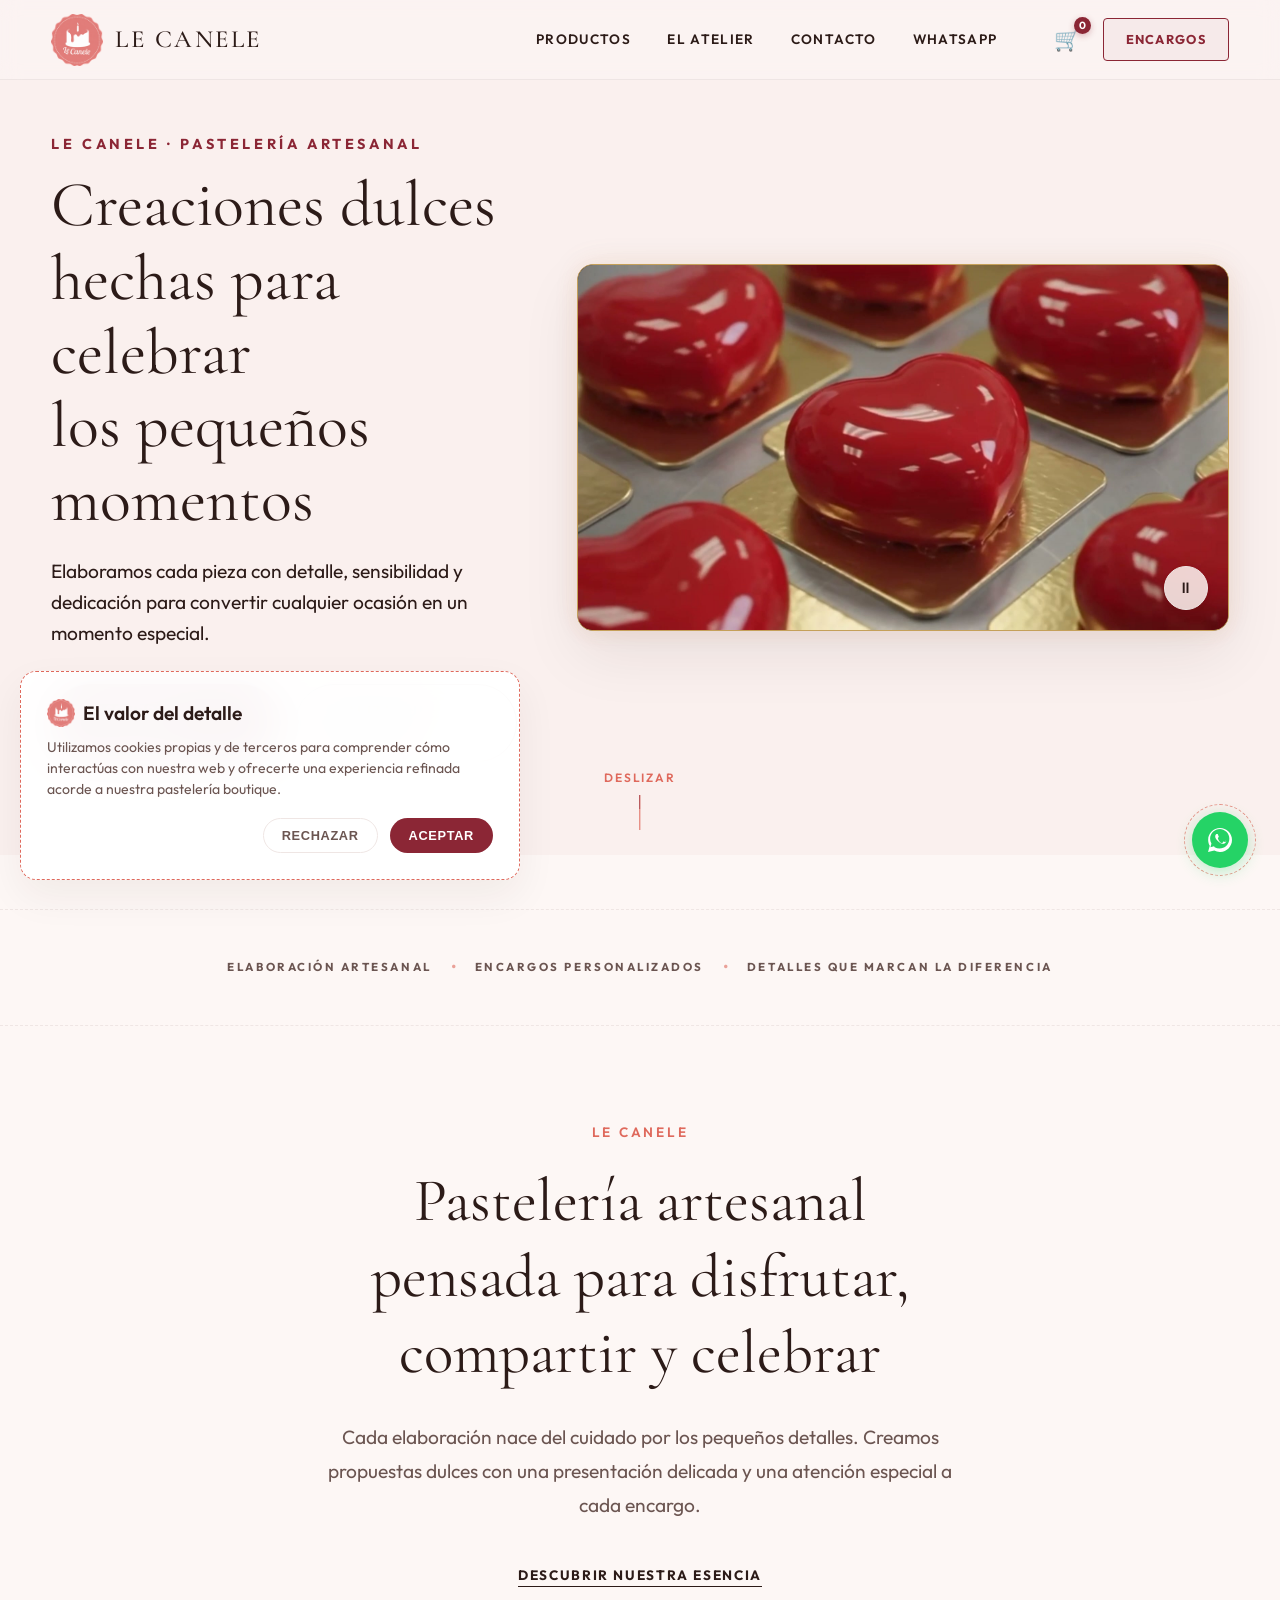
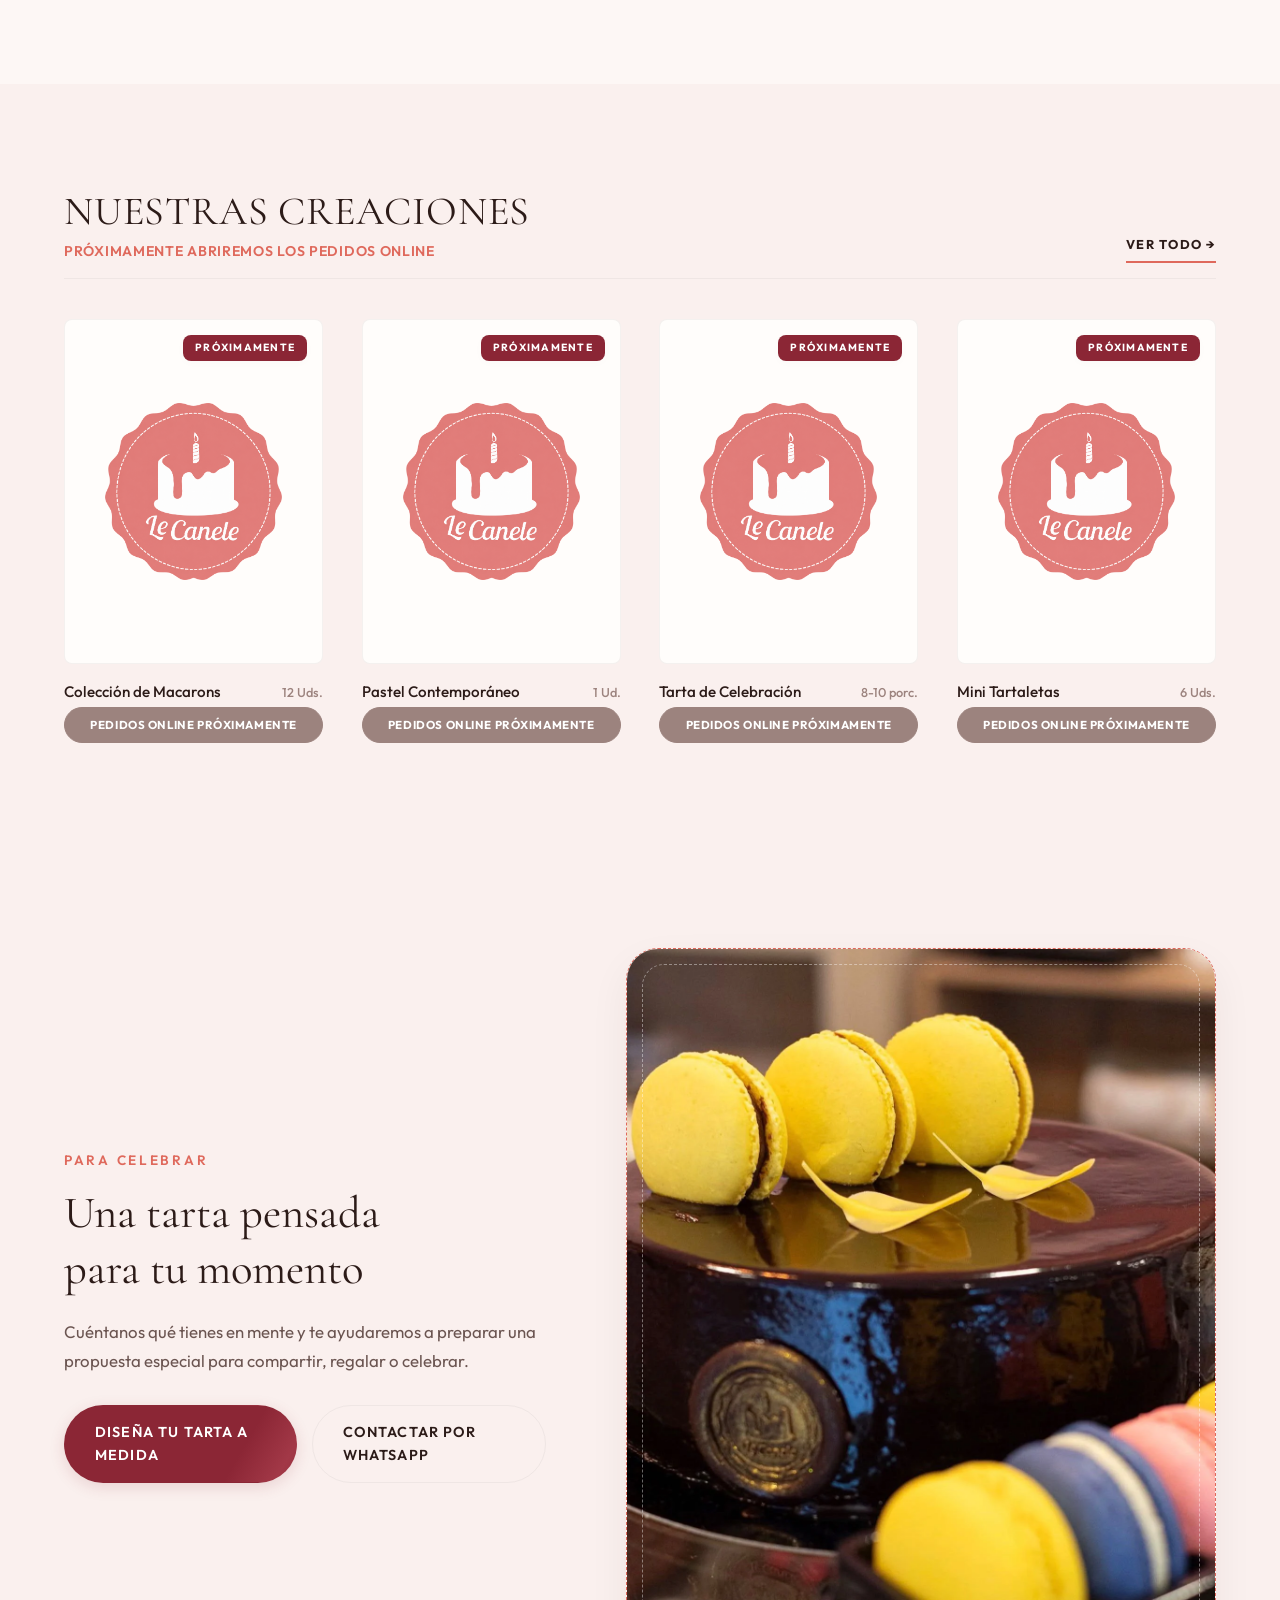
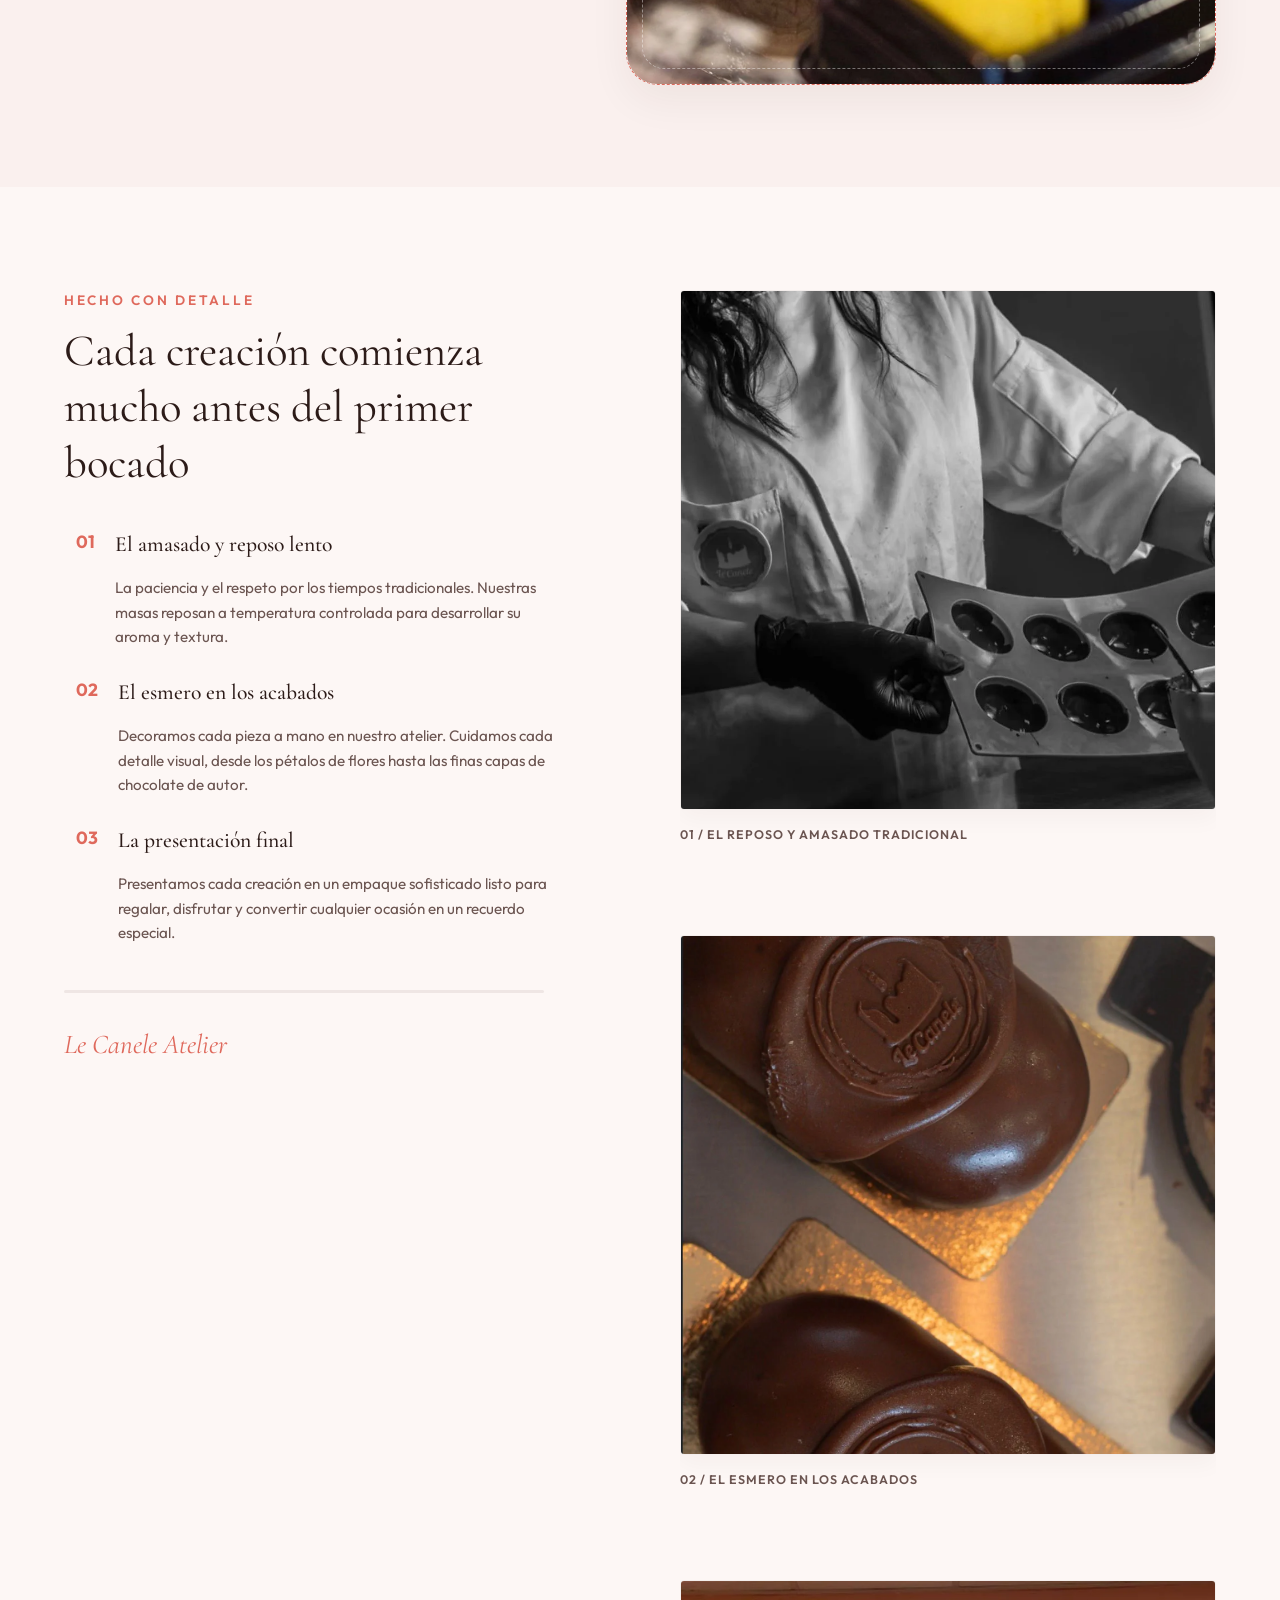
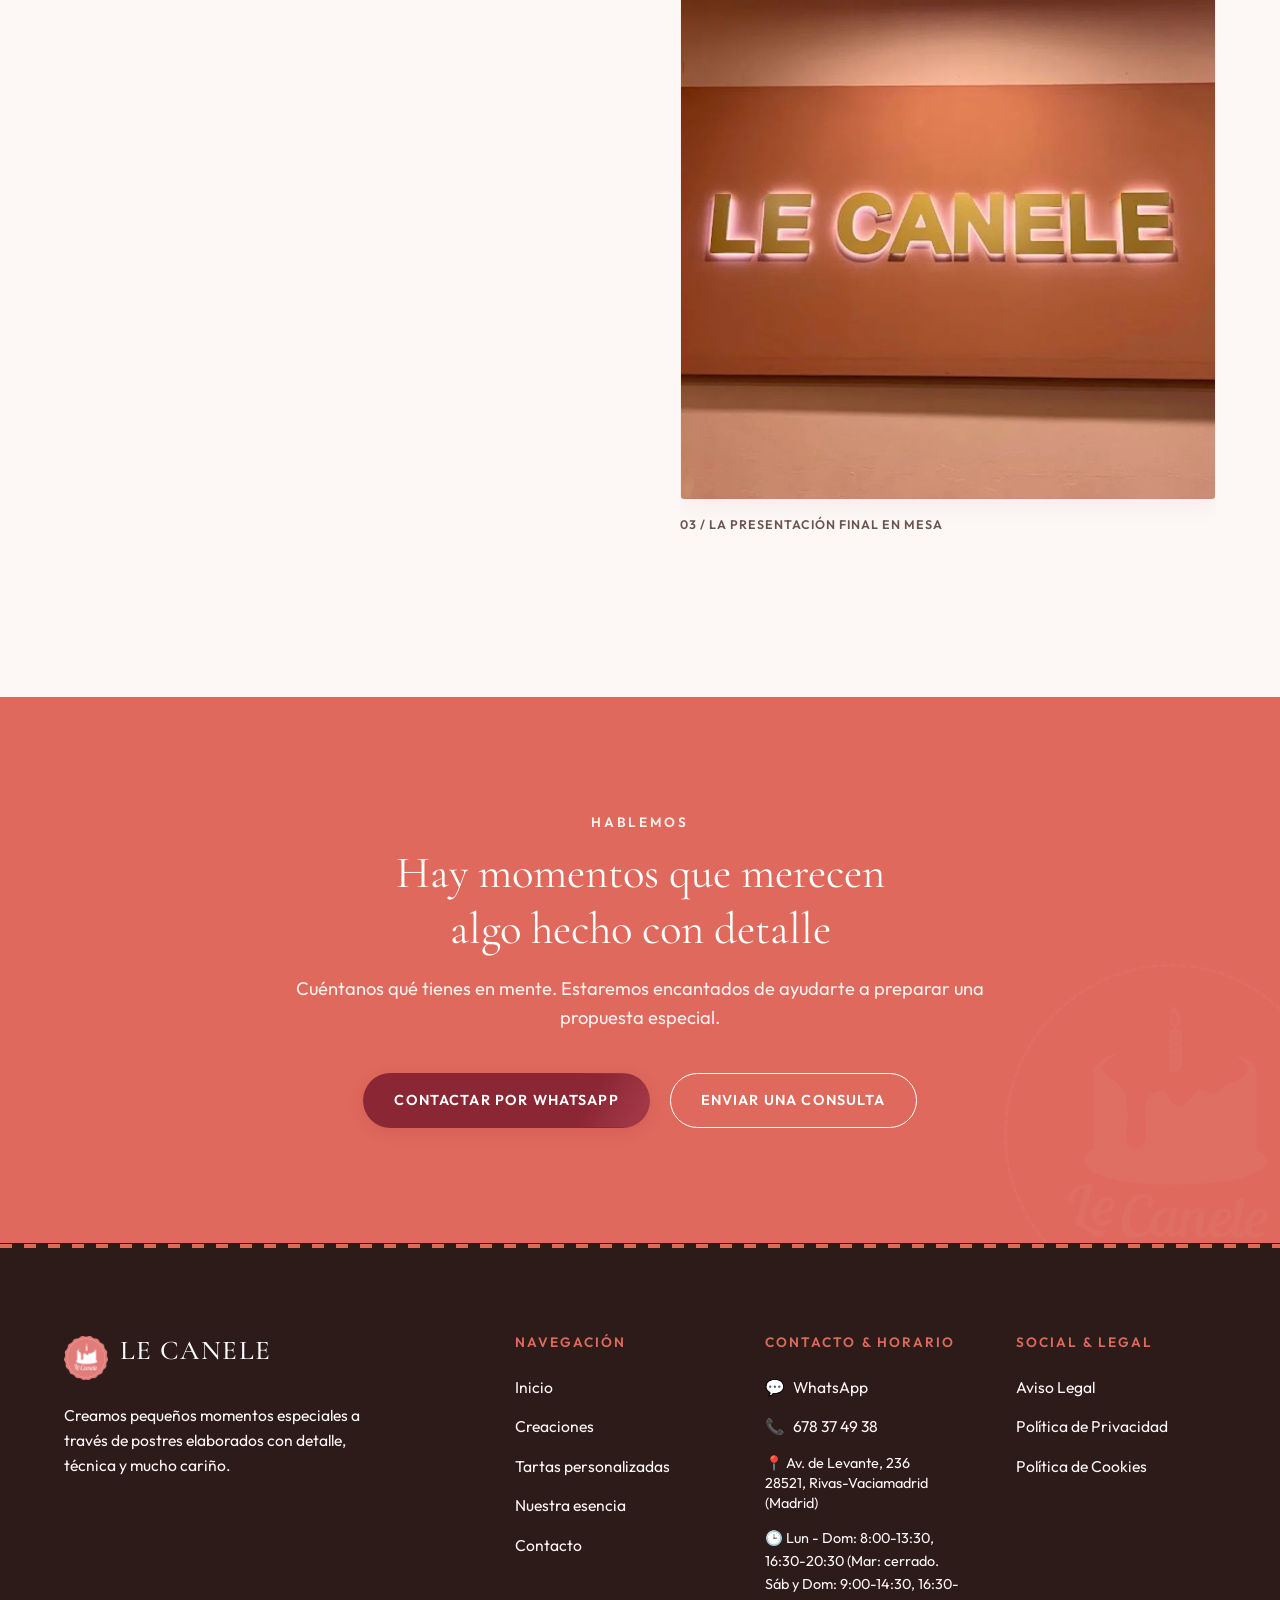
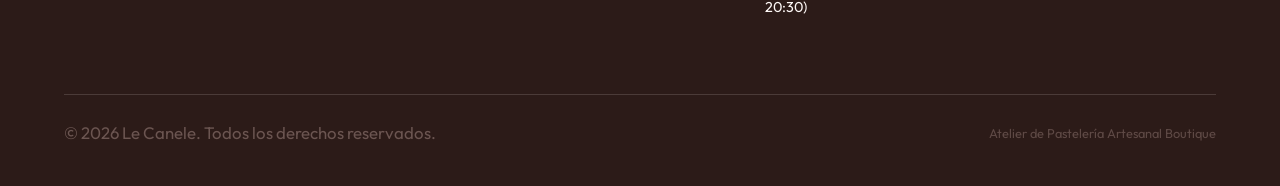
==== commit c78d8102: "feat: updates products to coming soon status and hides reviews section" ====
--- a/index.html
+++ b/index.html
@@ -122,8 +122,11 @@
       <div class="container">
         
         <!-- Cabecera de la sección alineada horizontalmente (Título e Ir a la tienda) -->
-        <div class="showcase-header scroll-reveal">
-          <h2 class="showcase-section-title">NUESTRAS CREACIONES</h2>
+        <div class="showcase-header scroll-reveal" style="flex-wrap: wrap; align-items: flex-end;">
+          <div style="display: flex; flex-direction: column; gap: 4px;">
+            <h2 class="showcase-section-title" style="margin: 0;">NUESTRAS CREACIONES</h2>
+            <span style="color: var(--color-brand-coral); font-family: var(--font-sans); font-size: 0.88rem; font-weight: 600; letter-spacing: 0.05em; text-transform: uppercase;">Próximamente abriremos los pedidos online</span>
+          </div>
           <a href="productos.html" class="showcase-view-all-link">VER TODO &rarr;</a>
         </div>
         
@@ -216,18 +219,7 @@
     </section>
 
 
-    <!-- 8.9. Testimonios Preparados para el Futuro -->
-    <section class="section" id="testimonials-section" style="background-color: var(--color-bg-vainilla); display: none;" aria-label="Opiniones de clientes">
-      <div class="container">
-        <div class="section-title-wrapper scroll-reveal">
-          <span class="section-subtitle">Testimonios</span>
-          <h2>Lo que dicen de Le Canele</h2>
-        </div>
-        <div class="faq-list" id="testimonials-container">
-          <!-- Inyectado dinámicamente si se añaden datos reales -->
-        </div>
-      </div>
-    </section>
+
 
     <!-- 8.10. Llamada a la Acción Final (Hablemos) -->
     <section class="section cta-banner-section cta-banner-section-new" style="background-color: var(--color-brand-coral); border-top: none; border-bottom: none; position: relative; overflow: hidden;" aria-label="Comenzar un encargo">
@@ -410,6 +402,6 @@
   <script type="module" src="src/components/footer.js"></script>
   <script type="module" src="src/components/whatsapp.js"></script>
   <script type="module" src="src/components/cookies.js"></script>
-  <script type="module" src="src/js/app.js"></script>
+  <script type="module" src="src/js/app.js?v=3"></script>
 </body>
 </html>
--- a/src/styles/style.css
+++ b/src/styles/style.css
@@ -2268,20 +2268,41 @@
   aspect-ratio: 3 / 4;
   overflow: hidden;
   position: relative;
-  background-color: var(--color-bg-crema);
+  background-color: var(--color-bg-vainilla);
   margin-bottom: 18px;
   border-radius: var(--radius-sm);
+  border: 1px solid rgba(44, 27, 24, 0.05);
 }
 
 .product-showcase-img {
   width: 100%;
   height: 100%;
-  object-fit: cover;
+  object-fit: contain;
+  padding: 2.5rem;
   transition: var(--transition-smooth);
 }
 
 .product-showcase-card:hover .product-showcase-img {
-  transform: scale(1.04);
+  transform: scale(1.06);
+}
+
+/* Badge de Próximamente */
+.product-upcoming-badge {
+  position: absolute;
+  top: 15px;
+  right: 15px;
+  background-color: var(--color-accent-burdeos);
+  color: var(--color-white);
+  padding: 5px 12px;
+  font-family: var(--font-sans);
+  font-size: 0.65rem;
+  font-weight: 700;
+  letter-spacing: 0.12em;
+  text-transform: uppercase;
+  border-radius: var(--radius-sm);
+  box-shadow: var(--shadow-sm);
+  pointer-events: none;
+  z-index: 2;
 }
 
 /* Fila de título y metadato */
@@ -2504,20 +2525,22 @@
   aspect-ratio: 3 / 4;
   overflow: hidden;
   position: relative;
-  background-color: var(--color-bg-crema);
+  background-color: var(--color-bg-vainilla);
   border-radius: var(--radius-sm);
   margin-bottom: 18px;
+  border: 1px solid rgba(44, 27, 24, 0.05);
 }
 
 .favorite-card-img {
   width: 100%;
   height: 100%;
-  object-fit: cover;
+  object-fit: contain;
+  padding: 2.5rem;
   transition: transform 0.6s cubic-bezier(0.25, 0.46, 0.45, 0.94);
 }
 
 .favorite-card:hover .favorite-card-img {
-  transform: scale(1.04);
+  transform: scale(1.06);
 }
 
 /* Contenido de la Tarjeta */
@@ -3373,13 +3396,15 @@
 .quickview-media {
   position: relative;
   overflow: hidden;
-  background-color: var(--color-bg-crema);
+  background-color: var(--color-bg-vainilla);
+  border-right: 1px solid rgba(44, 27, 24, 0.05);
 }
 
 .quickview-img {
   width: 100%;
   height: 100%;
-  object-fit: cover;
+  object-fit: contain;
+  padding: 2.5rem;
 }
 
 @media (max-width: 768px) {
@@ -4563,3 +4588,47 @@
     max-height: 220px;
   }
 }
+
+/* Formulario Próximamente con Tachado */
+.form-card-upcoming-wrapper {
+  position: relative;
+}
+
+.form-card-upcoming-overlay {
+  position: absolute;
+  inset: 0;
+  background-color: rgba(255, 255, 255, 0.45);
+  backdrop-filter: grayscale(50%) blur(1px);
+  z-index: 10;
+  display: flex;
+  align-items: center;
+  justify-content: center;
+  border-radius: var(--radius-lg);
+}
+
+/* Línea diagonal de tachado */
+.form-card-upcoming-overlay::before {
+  content: '';
+  position: absolute;
+  inset: 0;
+  background: linear-gradient(135deg, transparent 49.5%, var(--color-brand-coral) 49.5%, var(--color-brand-coral) 50.5%, transparent 50.5%);
+  pointer-events: none;
+  opacity: 0.75;
+}
+
+.form-card-upcoming-badge {
+  background-color: var(--color-accent-burdeos);
+  color: var(--color-white);
+  padding: 14px 35px;
+  font-family: var(--font-sans);
+  font-size: 1.15rem;
+  font-weight: 700;
+  letter-spacing: 0.2em;
+  text-transform: uppercase;
+  border-radius: var(--radius-sm);
+  box-shadow: var(--shadow-lg);
+  pointer-events: none;
+  z-index: 12;
+  transform: rotate(-5deg);
+  border: 1px solid rgba(255, 255, 255, 0.2);
+}
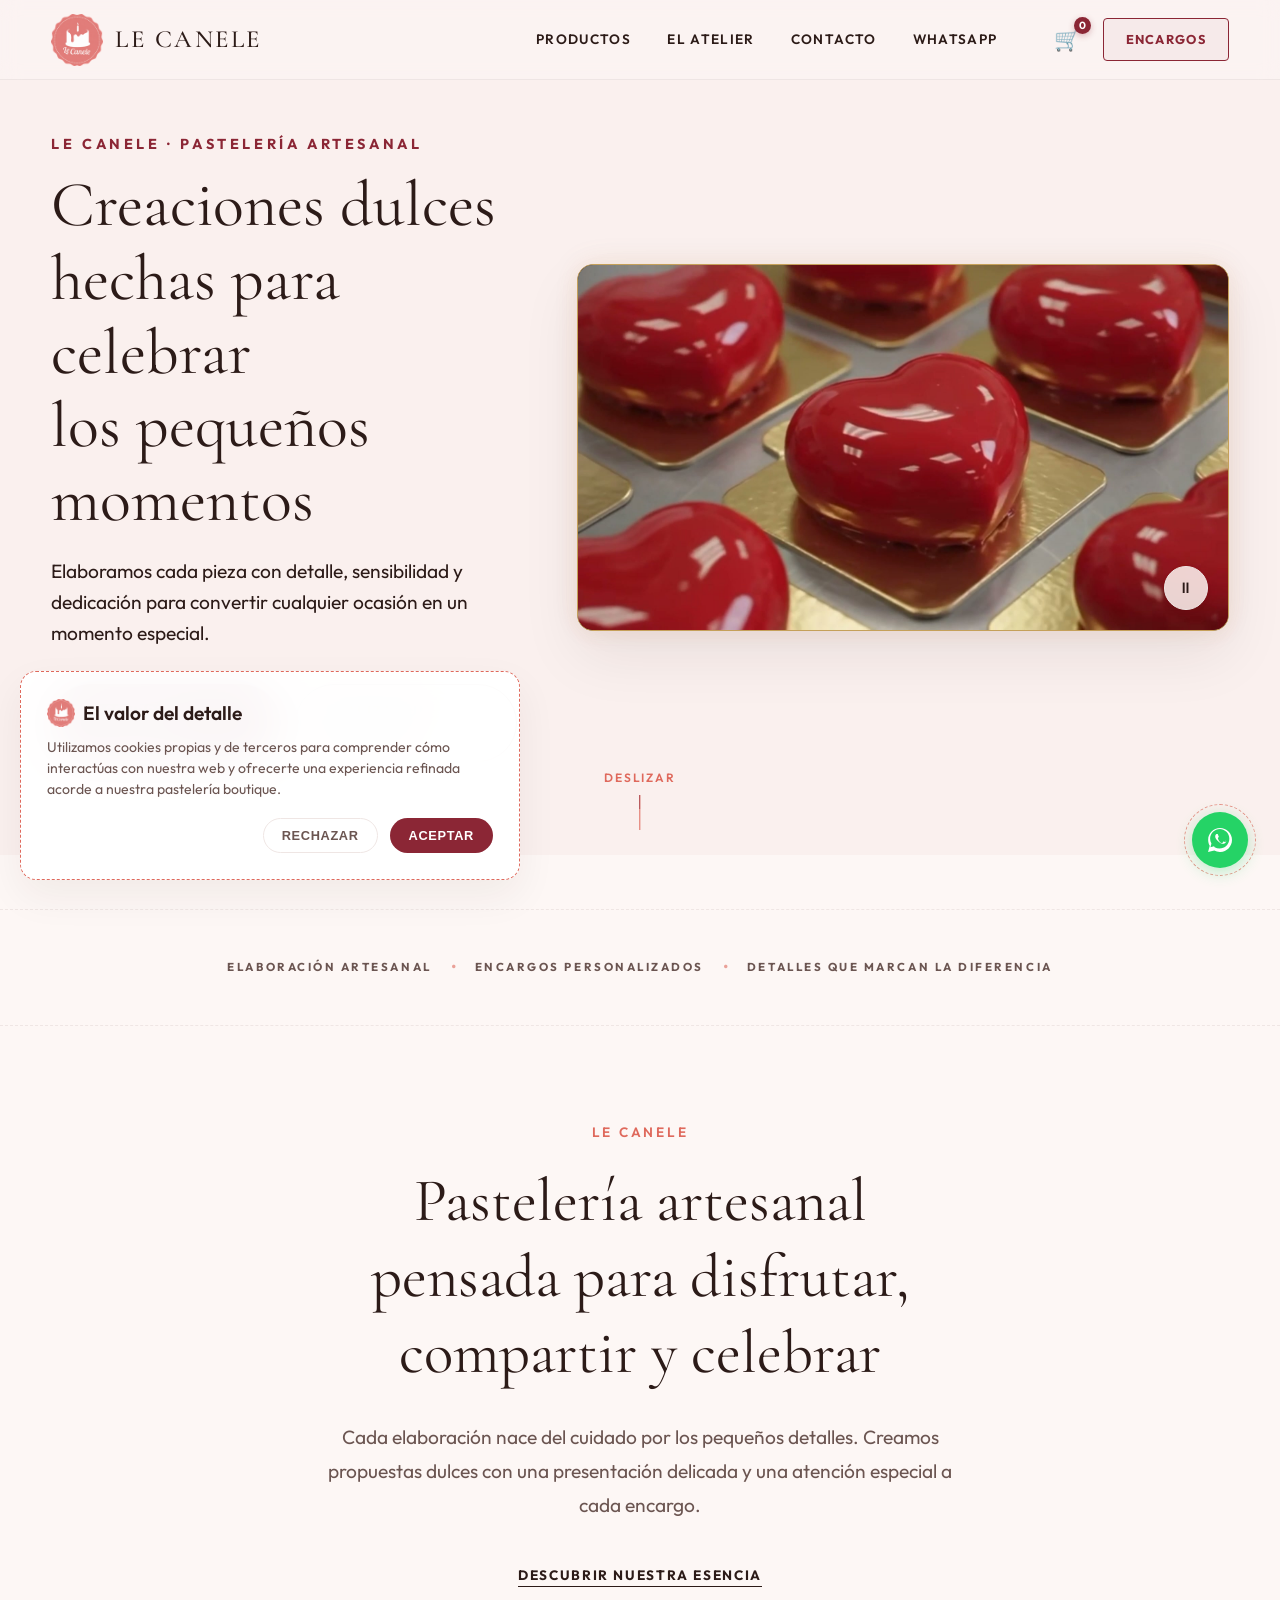
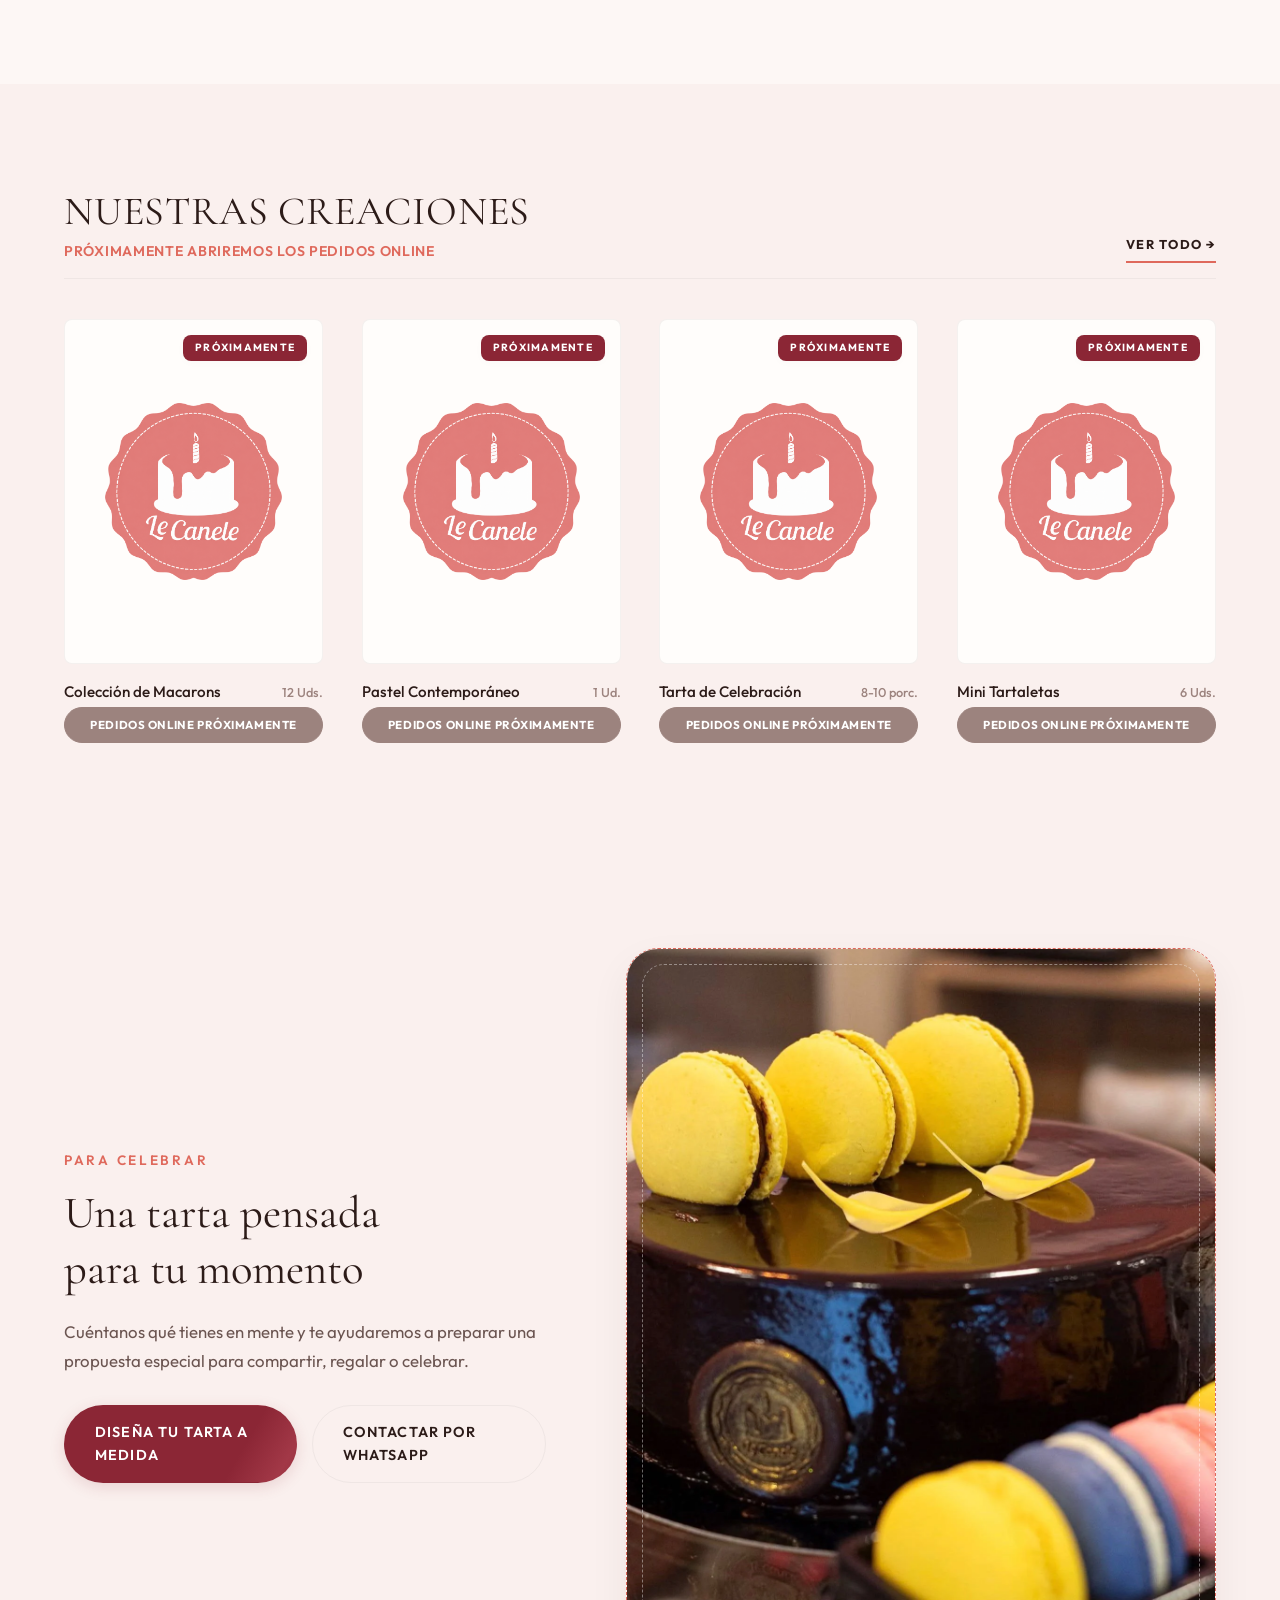
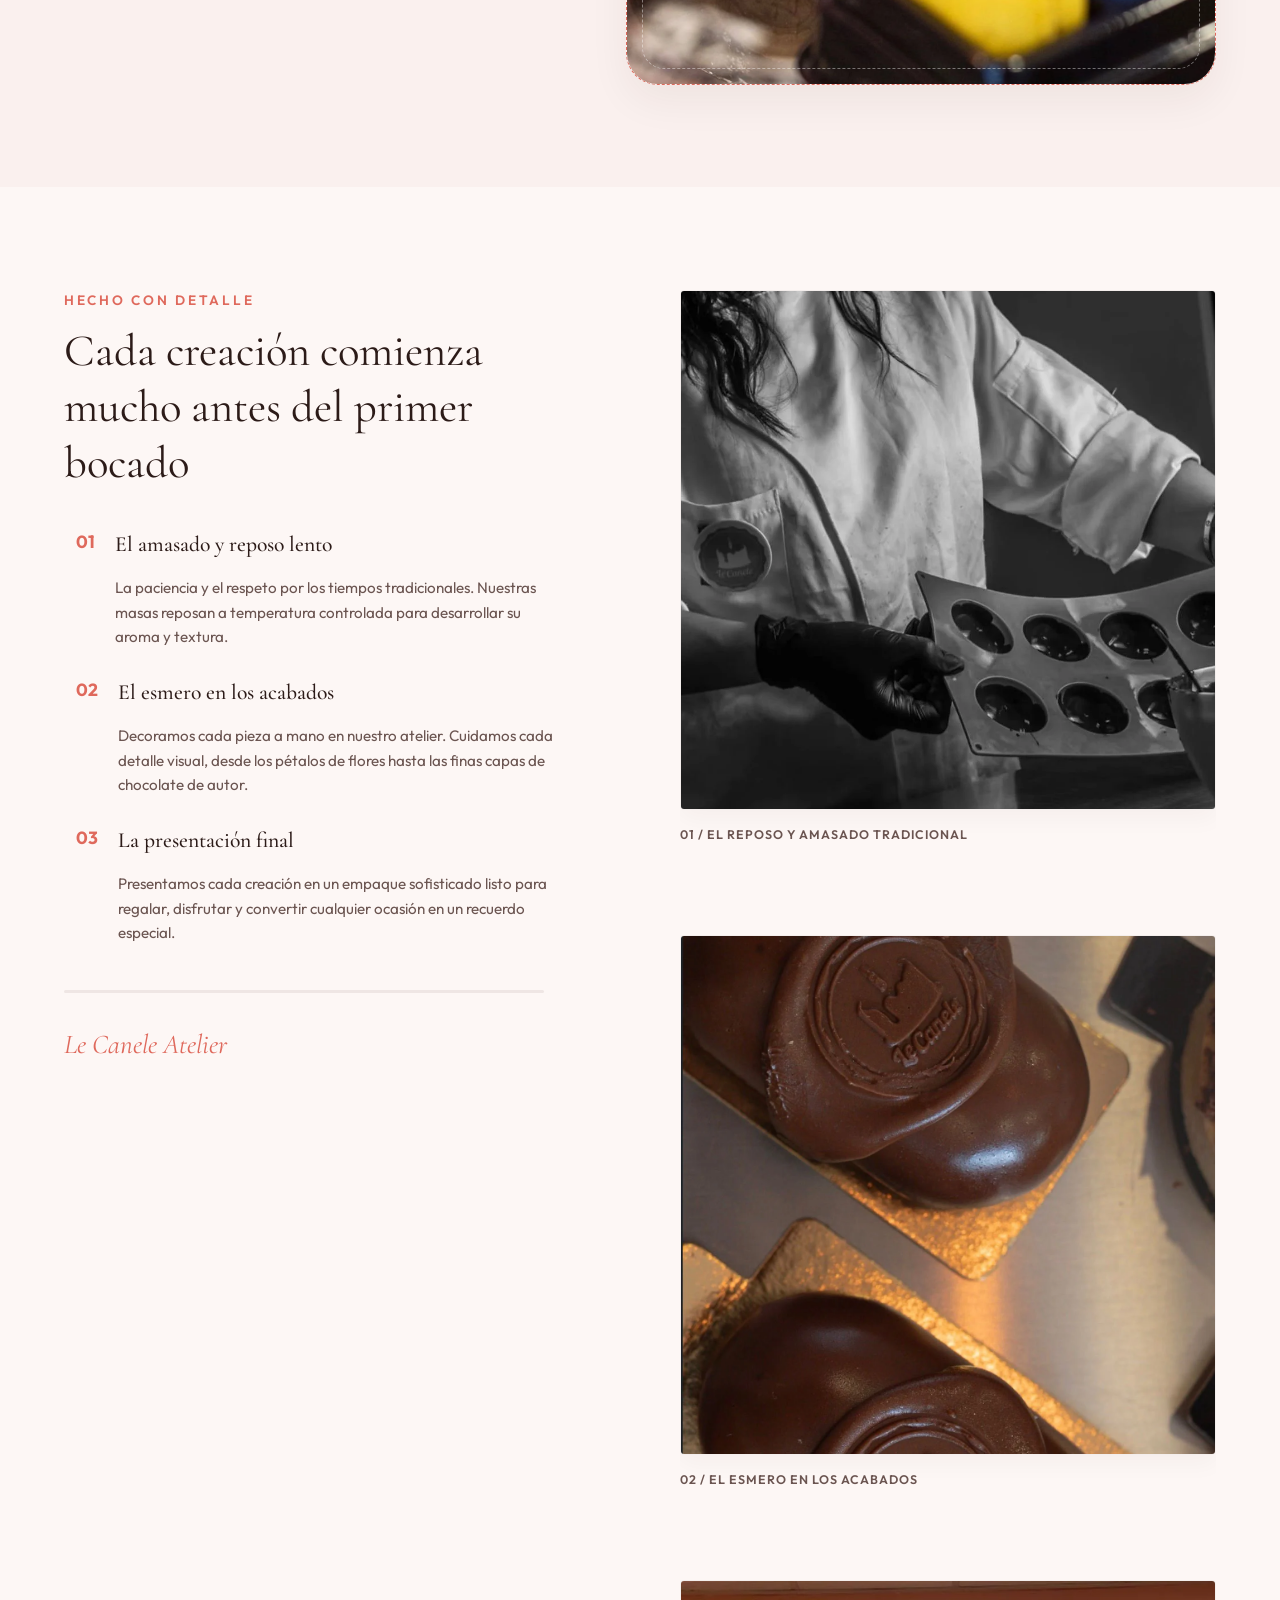
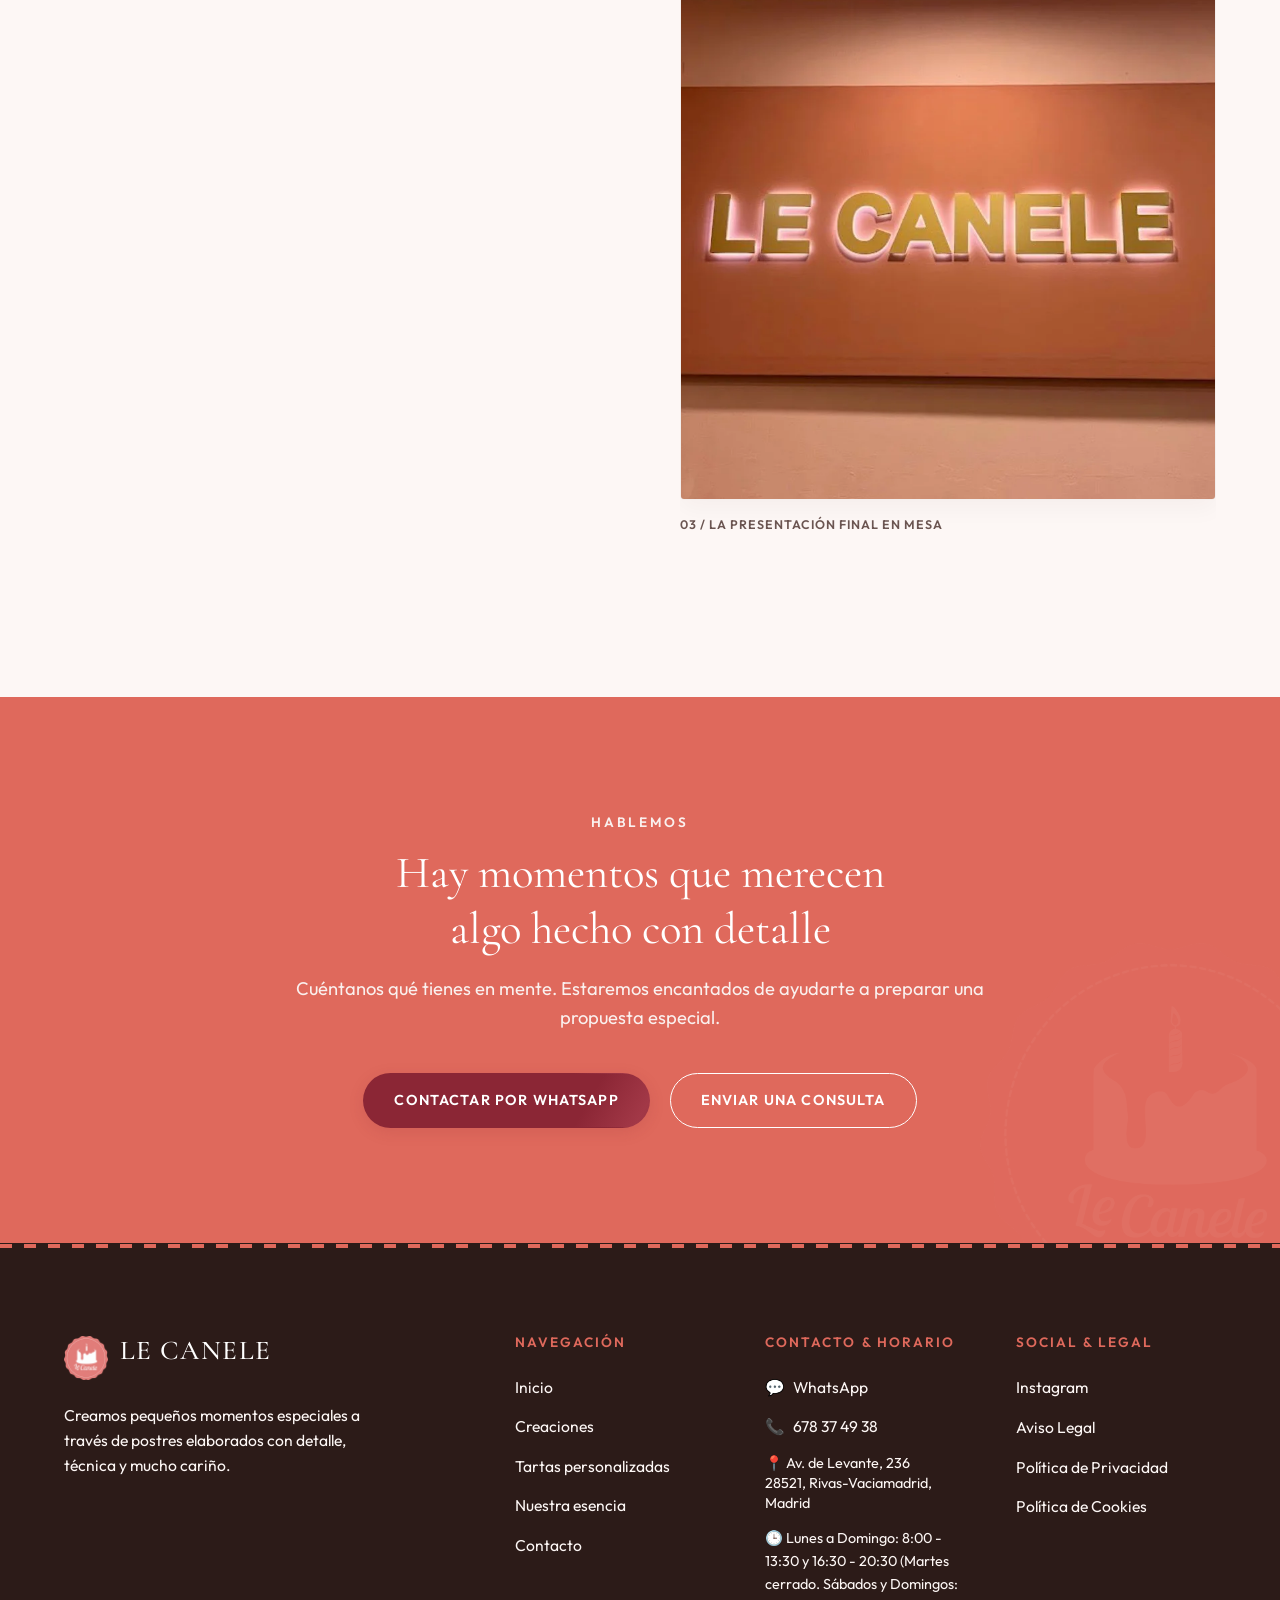
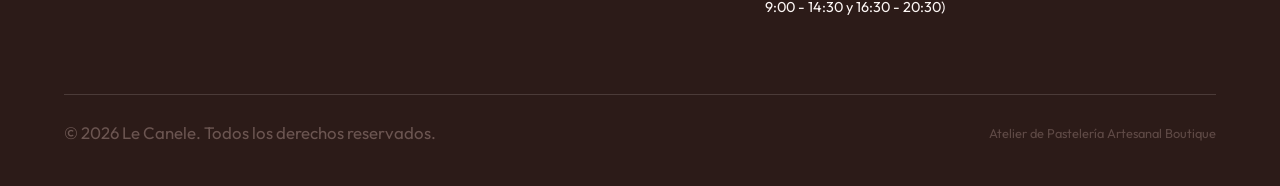
==== commit 8a014467: "fix(contact): update instagram link, remove email, format hours beautifully, remove contact form, an" ====
--- a/index.html
+++ b/index.html
@@ -24,7 +24,7 @@
   <meta name="twitter:image" content="images/brand/logo-le-canele-transparent.png">
 
   <!-- Hojas de Estilos -->
-  <link rel="stylesheet" href="src/styles/style.css">
+  <link rel="stylesheet" href="src/styles/style.css?v=4">
   
   <!-- Favicon Oficial -->
   <link rel="icon" type="image/png" href="images/brand/favicon-le-canele.png">
@@ -65,12 +65,7 @@
         <div class="hero-video-col">
           <div class="hero-video-frame">
             <video class="hero-video-bg" id="hero-video" autoplay loop muted playsinline poster="images/posters/hero-le-canele-desktop.jpg" aria-hidden="true" style="width: 100%; height: 100%; object-fit: cover;">
-              <!-- Desktop sources -->
-              <source src="videos/hero-le-canele-desktop.webm" type="video/webm" media="(min-width: 769px)">
-              <source src="videos/hero-le-canele-desktop.mp4" type="video/mp4" media="(min-width: 769px)">
-              <!-- Mobile sources -->
-              <source src="videos/hero-le-canele-mobile.webm" type="video/webm" media="(max-width: 768px)">
-              <source src="videos/hero-le-canele-mobile.mp4" type="video/mp4" media="(max-width: 768px)">
+              <!-- Se cargará dinámicamente desde JS para evitar doble descarga y asegurar compatibilidad -->
             </video>
             <!-- Botón de Control de Video -->
             <button class="video-control-btn-inner" id="video-control" aria-label="Pausar video" aria-live="polite">⏸</button>
@@ -279,14 +274,14 @@
         "closes": "20:00"
       },
       "sameAs": [
-        "https://instagram.com/[AÑADIR INSTAGRAM]"
+        "https://www.instagram.com/pastelerialecanele/?hl=es"
       ]
     }
   </script>
 
   <!-- Inicialización de Enlaces de WhatsApp -->
   <script type="module">
-    import { businessConfig } from './src/config/business.js';
+    import { businessConfig } from './src/config/business.js?v=4';
     
     document.addEventListener('DOMContentLoaded', () => {
       const ctaWa = document.getElementById('cta-whatsapp-link');
@@ -398,10 +393,10 @@
     </div>
   </div>
 
-  <script type="module" src="src/components/header.js"></script>
-  <script type="module" src="src/components/footer.js"></script>
-  <script type="module" src="src/components/whatsapp.js"></script>
-  <script type="module" src="src/components/cookies.js"></script>
-  <script type="module" src="src/js/app.js?v=3"></script>
+  <script type="module" src="src/components/header.js?v=4"></script>
+  <script type="module" src="src/components/footer.js?v=4"></script>
+  <script type="module" src="src/components/whatsapp.js?v=4"></script>
+  <script type="module" src="src/components/cookies.js?v=4"></script>
+  <script type="module" src="src/js/app.js?v=4"></script>
 </body>
 </html>
--- a/src/styles/style.css
+++ b/src/styles/style.css
@@ -4108,7 +4108,9 @@
   }
   
   .hero-video-frame {
-    aspect-ratio: 16 / 9;
+    aspect-ratio: 9 / 16;
+    max-width: 340px;
+    margin: 0 auto;
   }
   
   .hero-title-new {
@@ -4632,3 +4634,24 @@
   transform: rotate(-5deg);
   border: 1px solid rgba(255, 255, 255, 0.2);
 }
+
+/* Ajustes de diseño móvil premium (max-width: 576px) */
+@media (max-width: 576px) {
+  .product-showcase-img-wrapper,
+  .favorite-card-img-wrapper {
+    aspect-ratio: 16 / 10 !important;
+  }
+  
+  .product-showcase-img,
+  .favorite-card-img {
+    padding: 1.5rem !important;
+  }
+
+  .product-upcoming-badge {
+    top: 10px !important;
+    right: 10px !important;
+    font-size: 0.6rem !important;
+    padding: 4px 10px !important;
+  }
+}
+
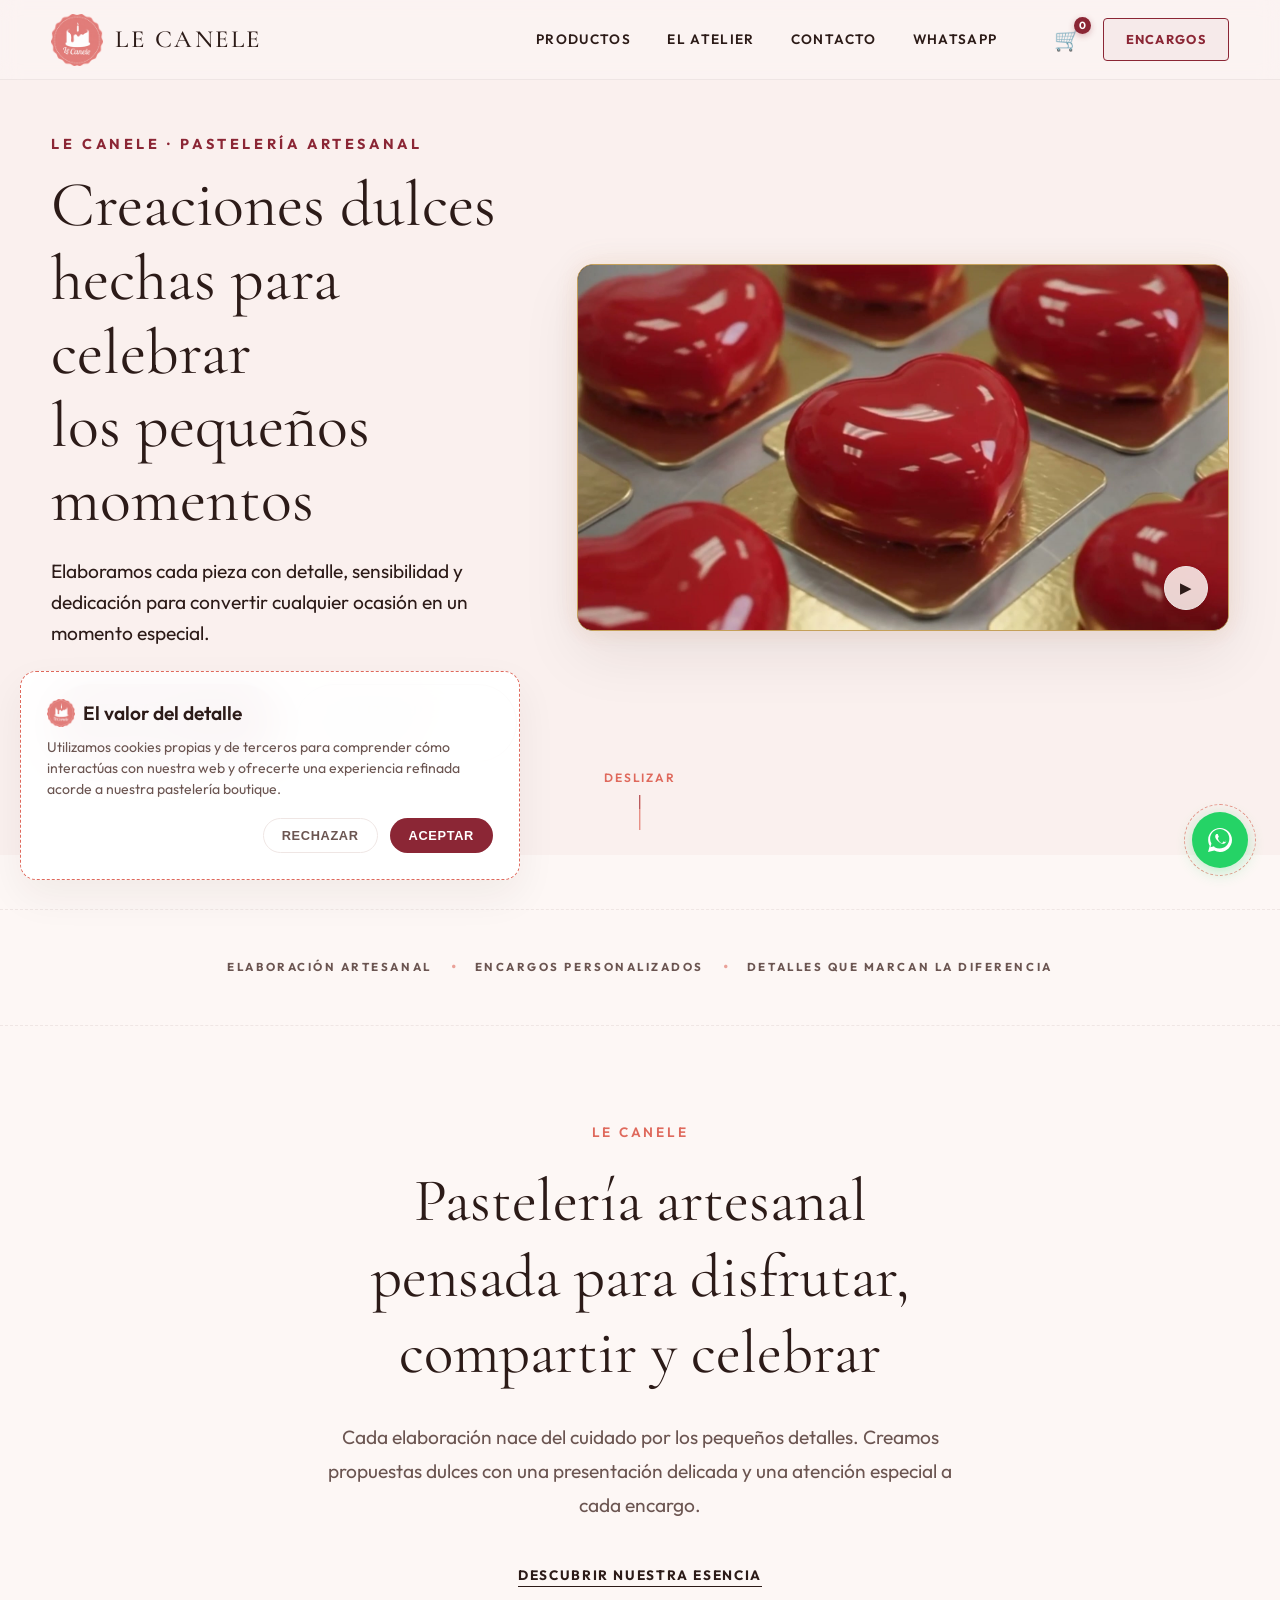
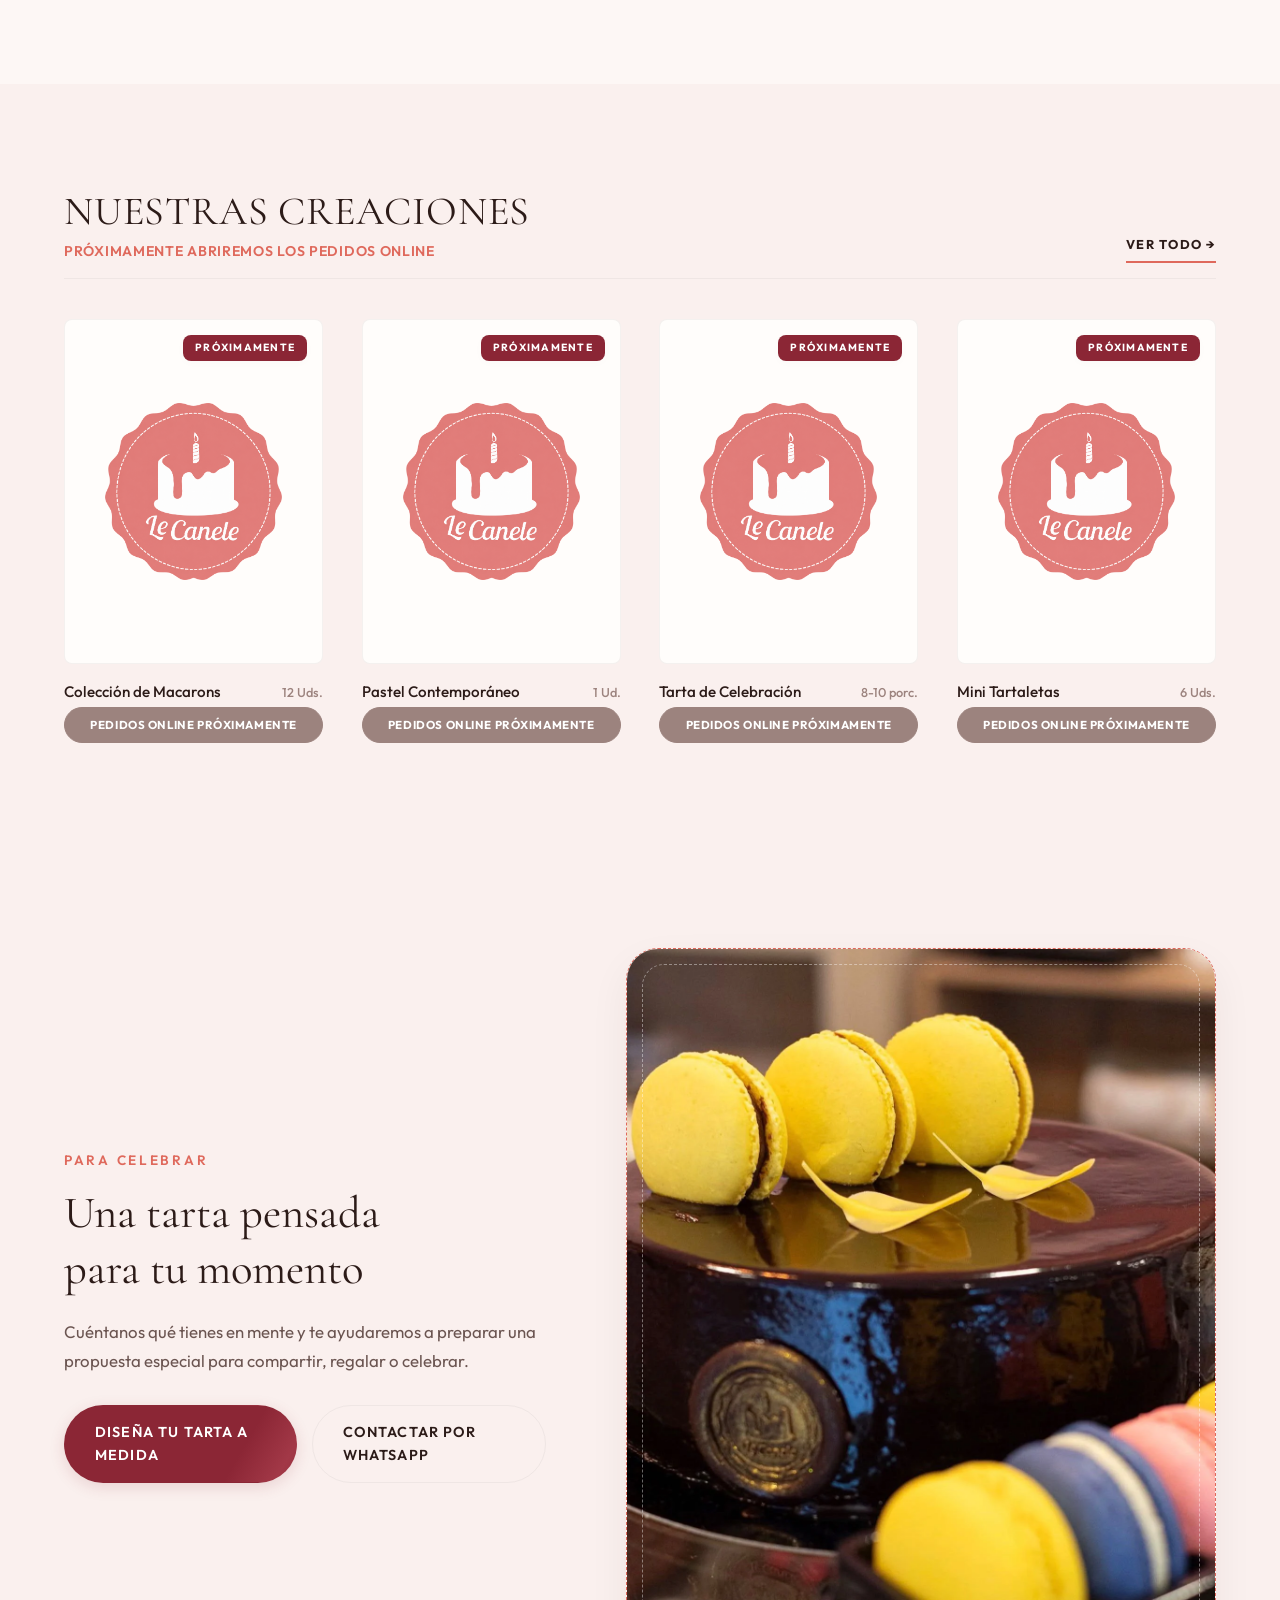
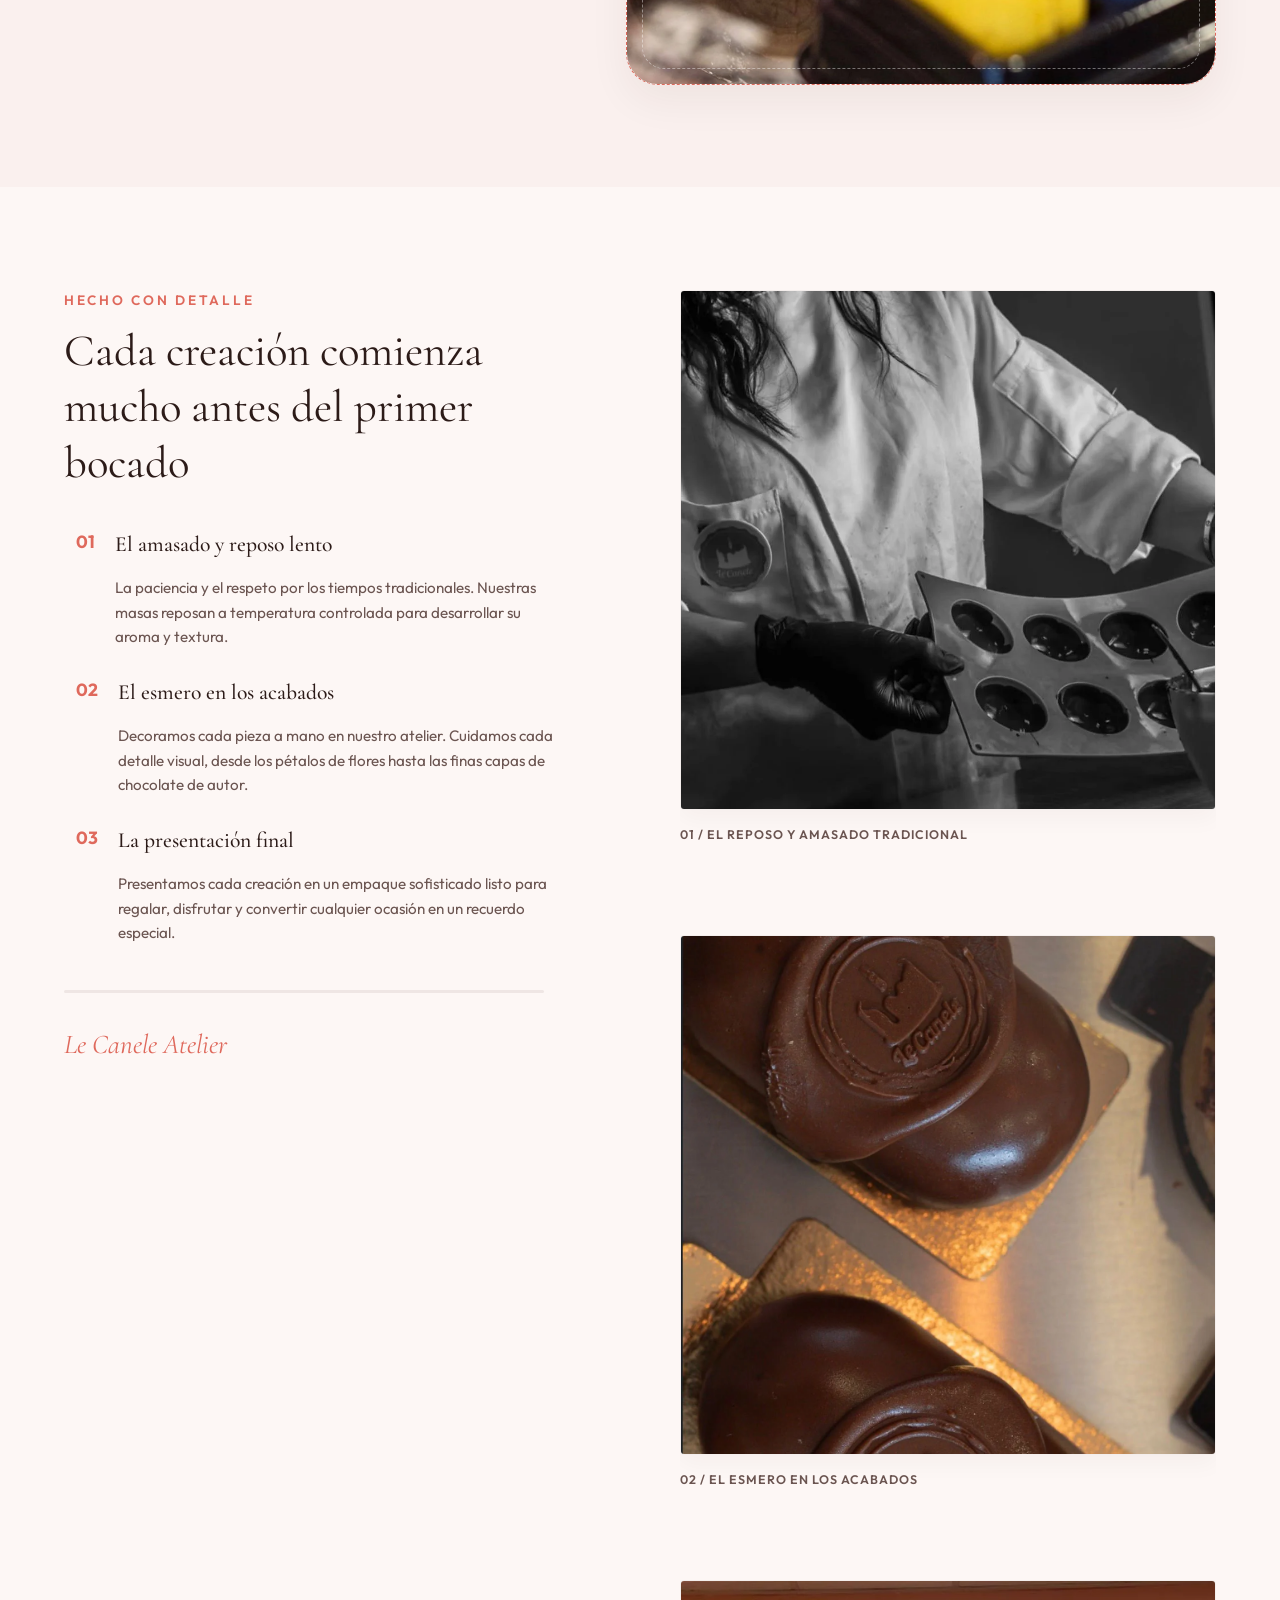
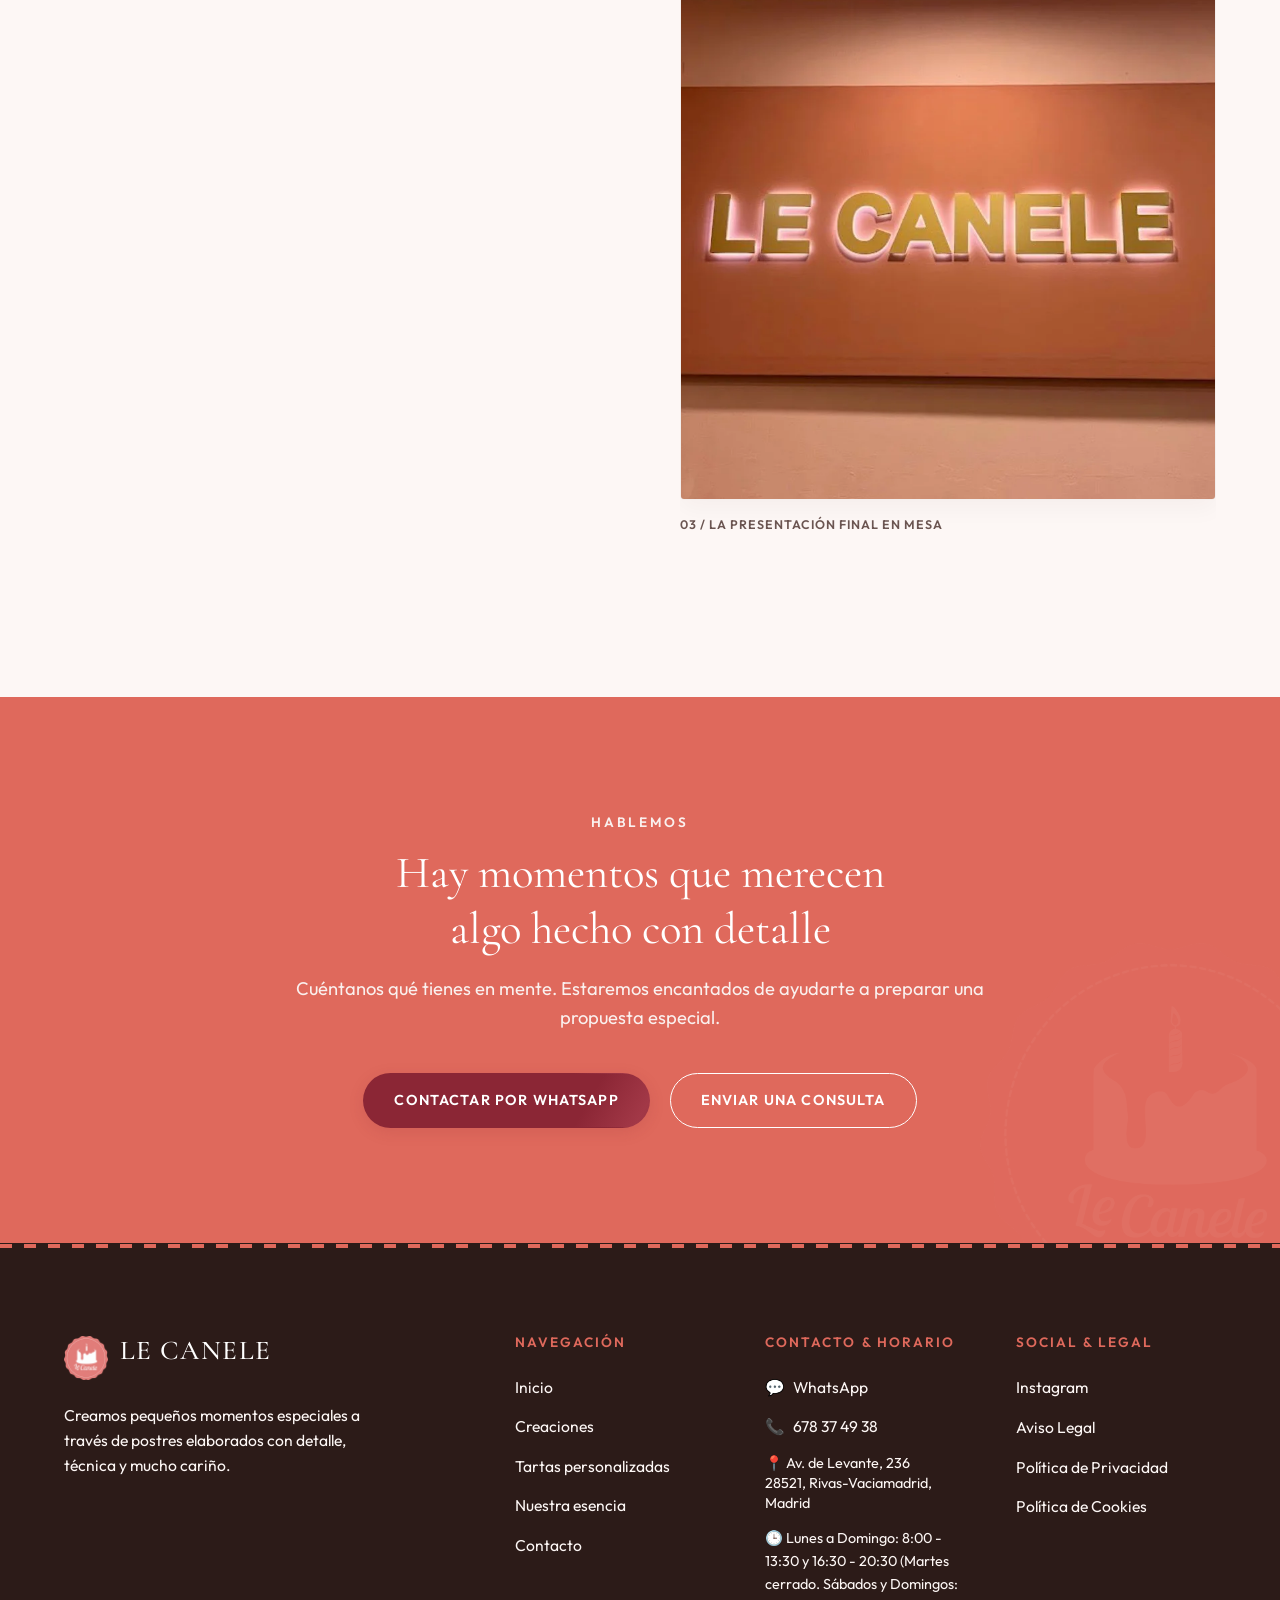
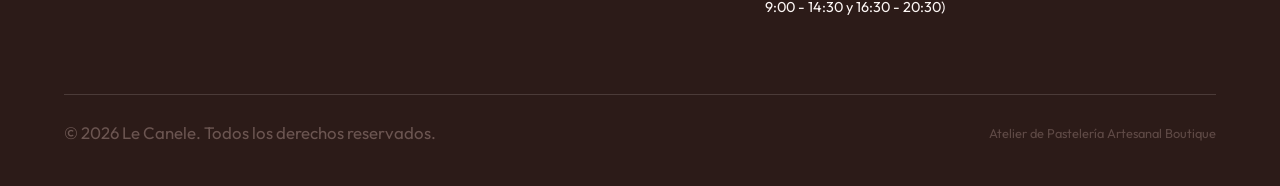
==== commit eafe152b: "Optimize mobile hero video layout, aspect-ratio to 9:16, and control button on mobile viewports" ====
--- a/index.html
+++ b/index.html
@@ -24,7 +24,7 @@
   <meta name="twitter:image" content="images/brand/logo-le-canele-transparent.png">
 
   <!-- Hojas de Estilos -->
-  <link rel="stylesheet" href="src/styles/style.css?v=4">
+  <link rel="stylesheet" href="src/styles/style.css?v=6">
   
   <!-- Favicon Oficial -->
   <link rel="icon" type="image/png" href="images/brand/favicon-le-canele.png">
@@ -281,7 +281,7 @@
 
   <!-- Inicialización de Enlaces de WhatsApp -->
   <script type="module">
-    import { businessConfig } from './src/config/business.js?v=4';
+    import { businessConfig } from './src/config/business.js?v=6';
     
     document.addEventListener('DOMContentLoaded', () => {
       const ctaWa = document.getElementById('cta-whatsapp-link');
@@ -393,10 +393,10 @@
     </div>
   </div>
 
-  <script type="module" src="src/components/header.js?v=4"></script>
-  <script type="module" src="src/components/footer.js?v=4"></script>
-  <script type="module" src="src/components/whatsapp.js?v=4"></script>
-  <script type="module" src="src/components/cookies.js?v=4"></script>
-  <script type="module" src="src/js/app.js?v=4"></script>
+  <script type="module" src="src/components/header.js?v=6"></script>
+  <script type="module" src="src/components/footer.js?v=6"></script>
+  <script type="module" src="src/components/whatsapp.js?v=6"></script>
+  <script type="module" src="src/components/cookies.js?v=6"></script>
+  <script type="module" src="src/js/app.js?v=6"></script>
 </body>
 </html>
--- a/src/styles/style.css
+++ b/src/styles/style.css
@@ -4107,10 +4107,38 @@
     min-height: auto;
   }
   
+  .hero-content-col {
+    align-items: center;
+    text-align: center;
+  }
+  
+  .hero-buttons-new {
+    flex-direction: column;
+    width: 100%;
+    align-items: center;
+    gap: 12px;
+  }
+  
+  .hero-buttons-new .btn {
+    width: 100%;
+    max-width: 280px;
+    text-align: center;
+  }
+  
   .hero-video-frame {
     aspect-ratio: 9 / 16;
+    width: 85%;
     max-width: 340px;
     margin: 0 auto;
+    box-shadow: 0 15px 35px rgba(44, 27, 24, 0.1), 0 0 25px rgba(197, 160, 89, 0.15);
+  }
+  
+  .video-control-btn-inner {
+    width: 38px;
+    height: 38px;
+    bottom: 12px;
+    right: 12px;
+    font-size: 0.85rem;
   }
   
   .hero-title-new {
